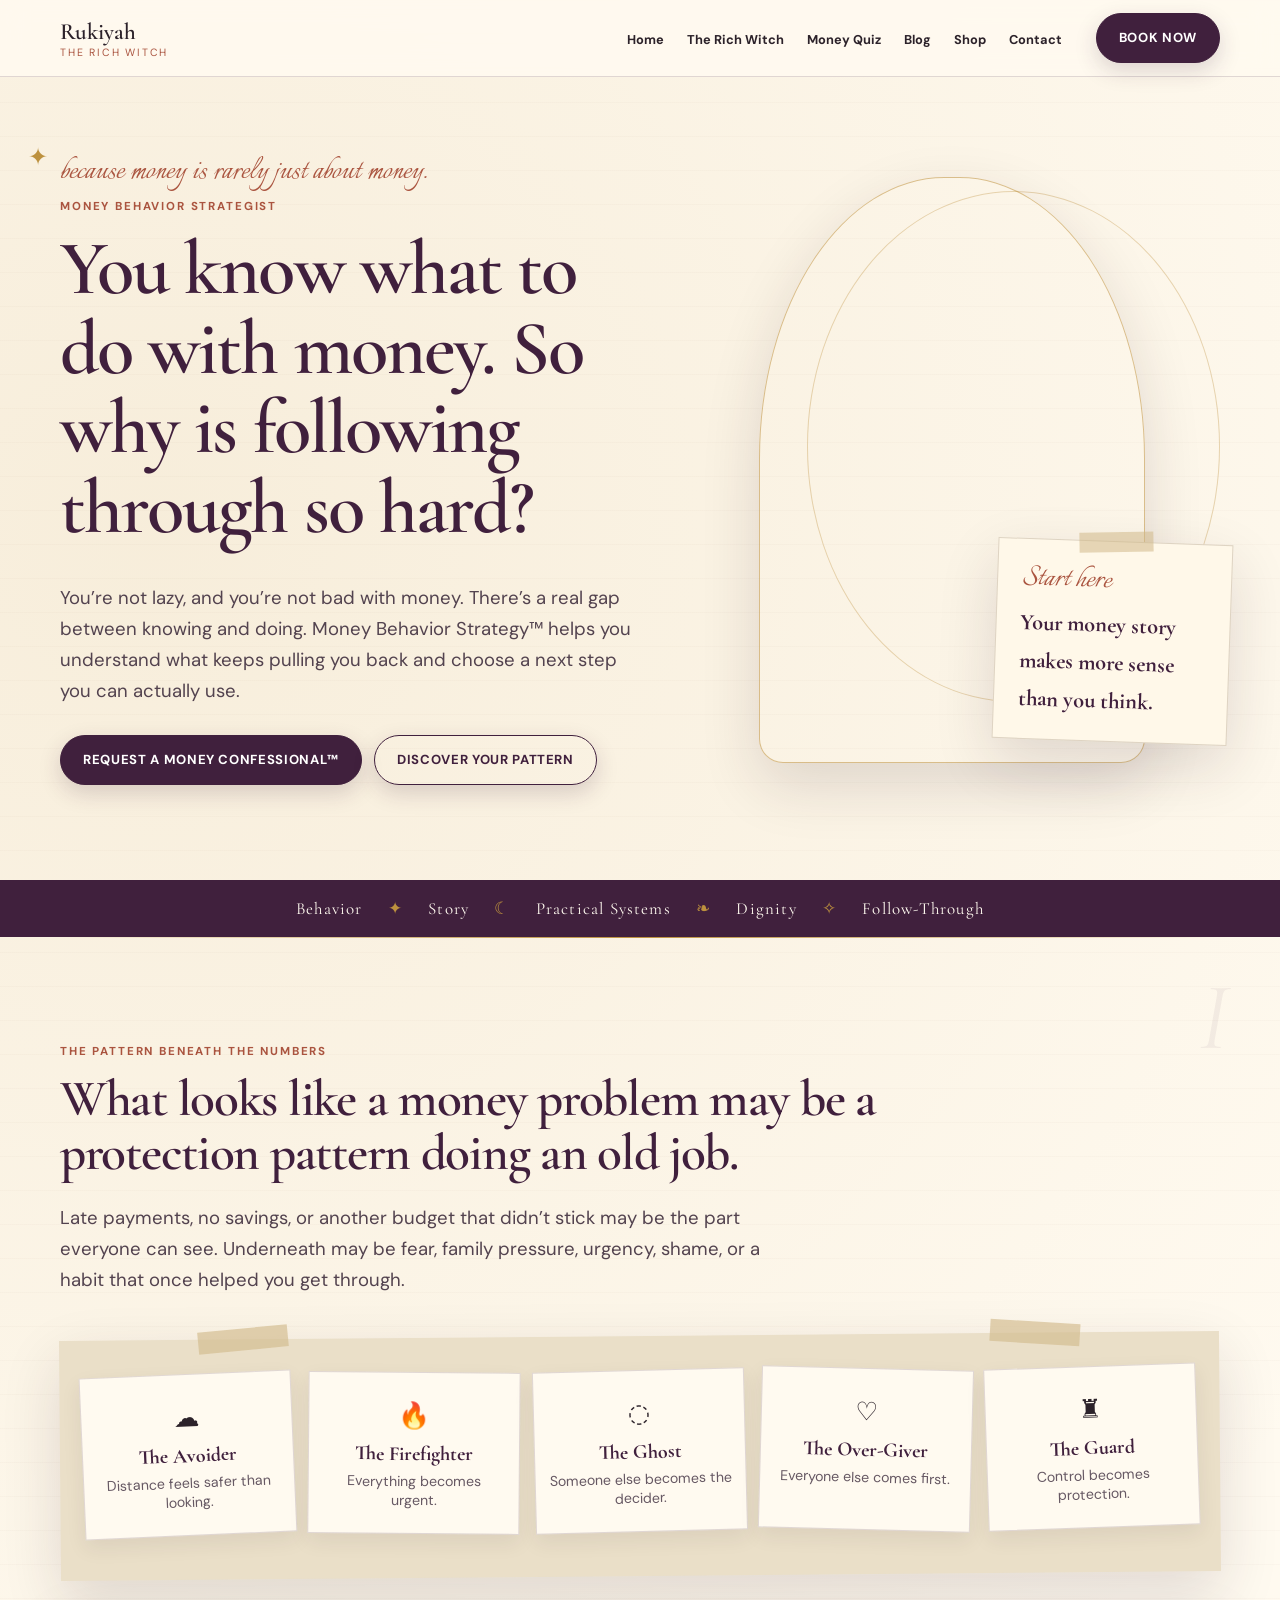
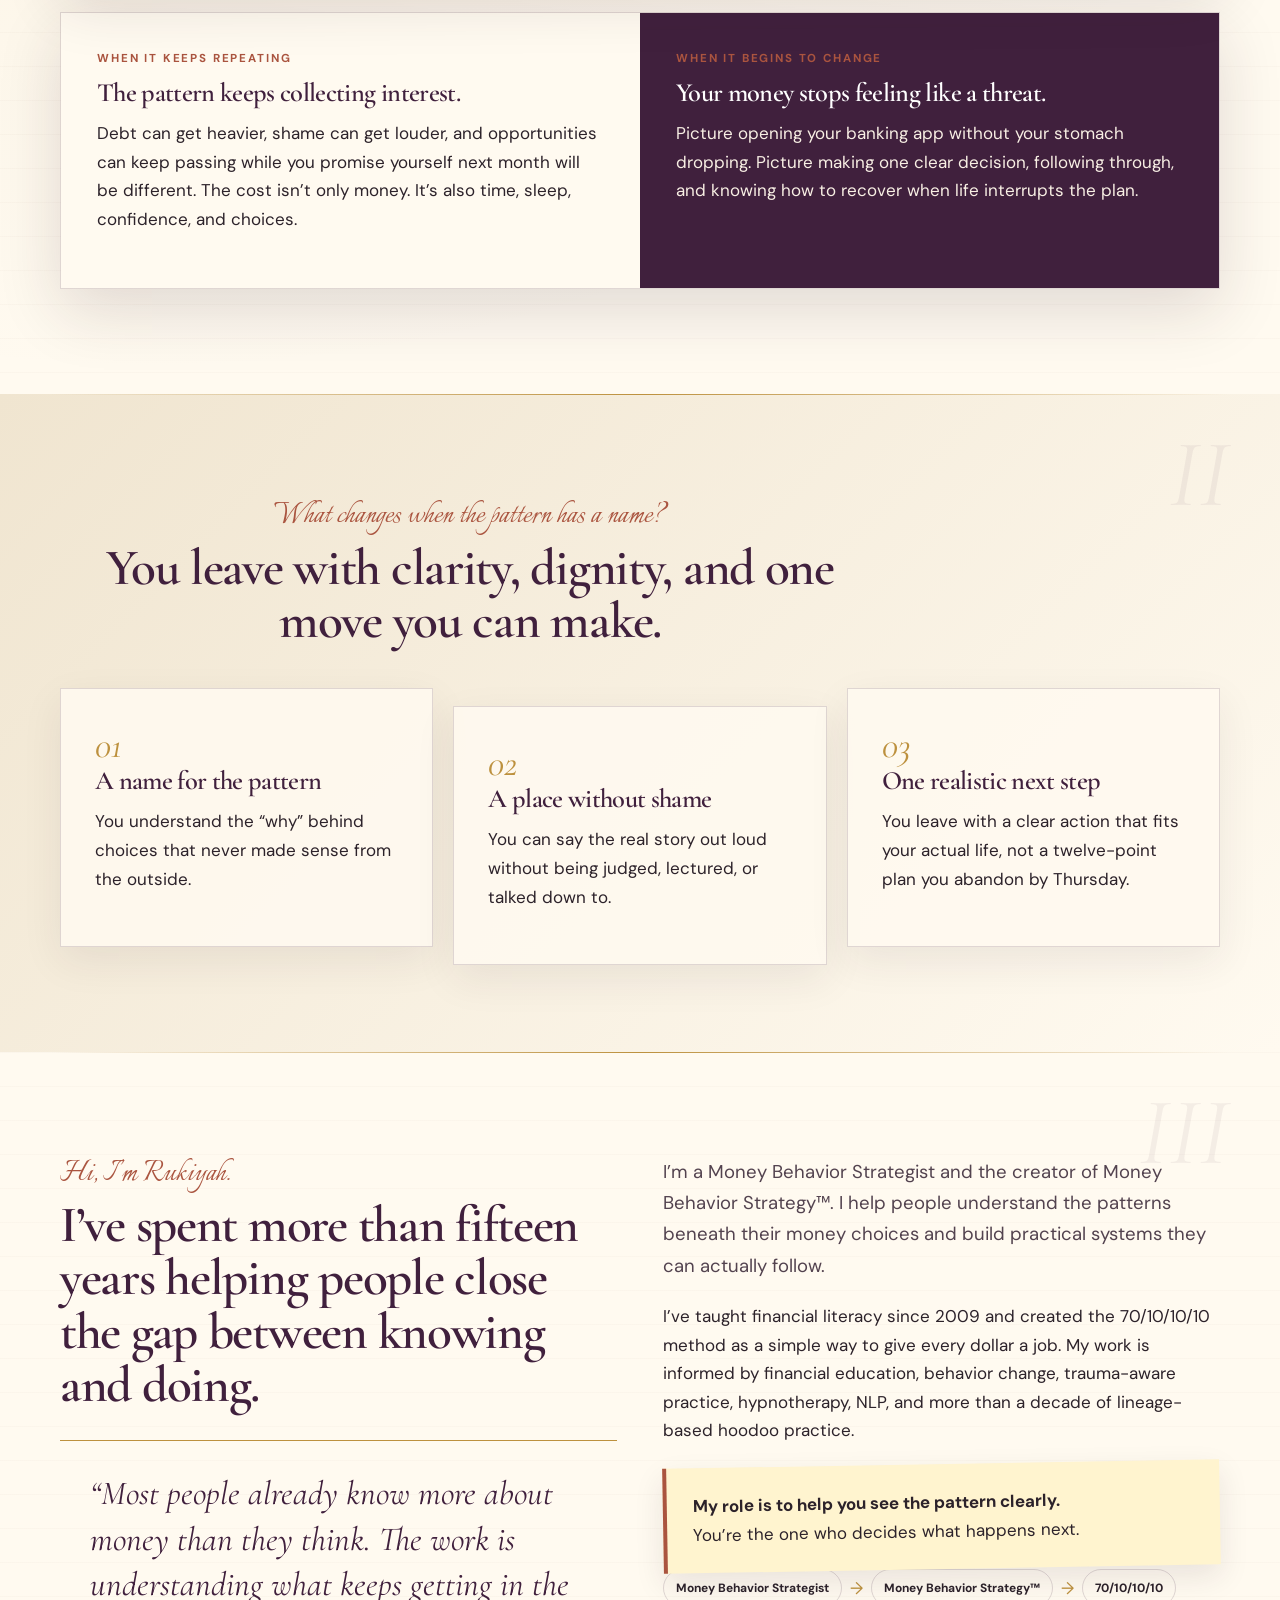
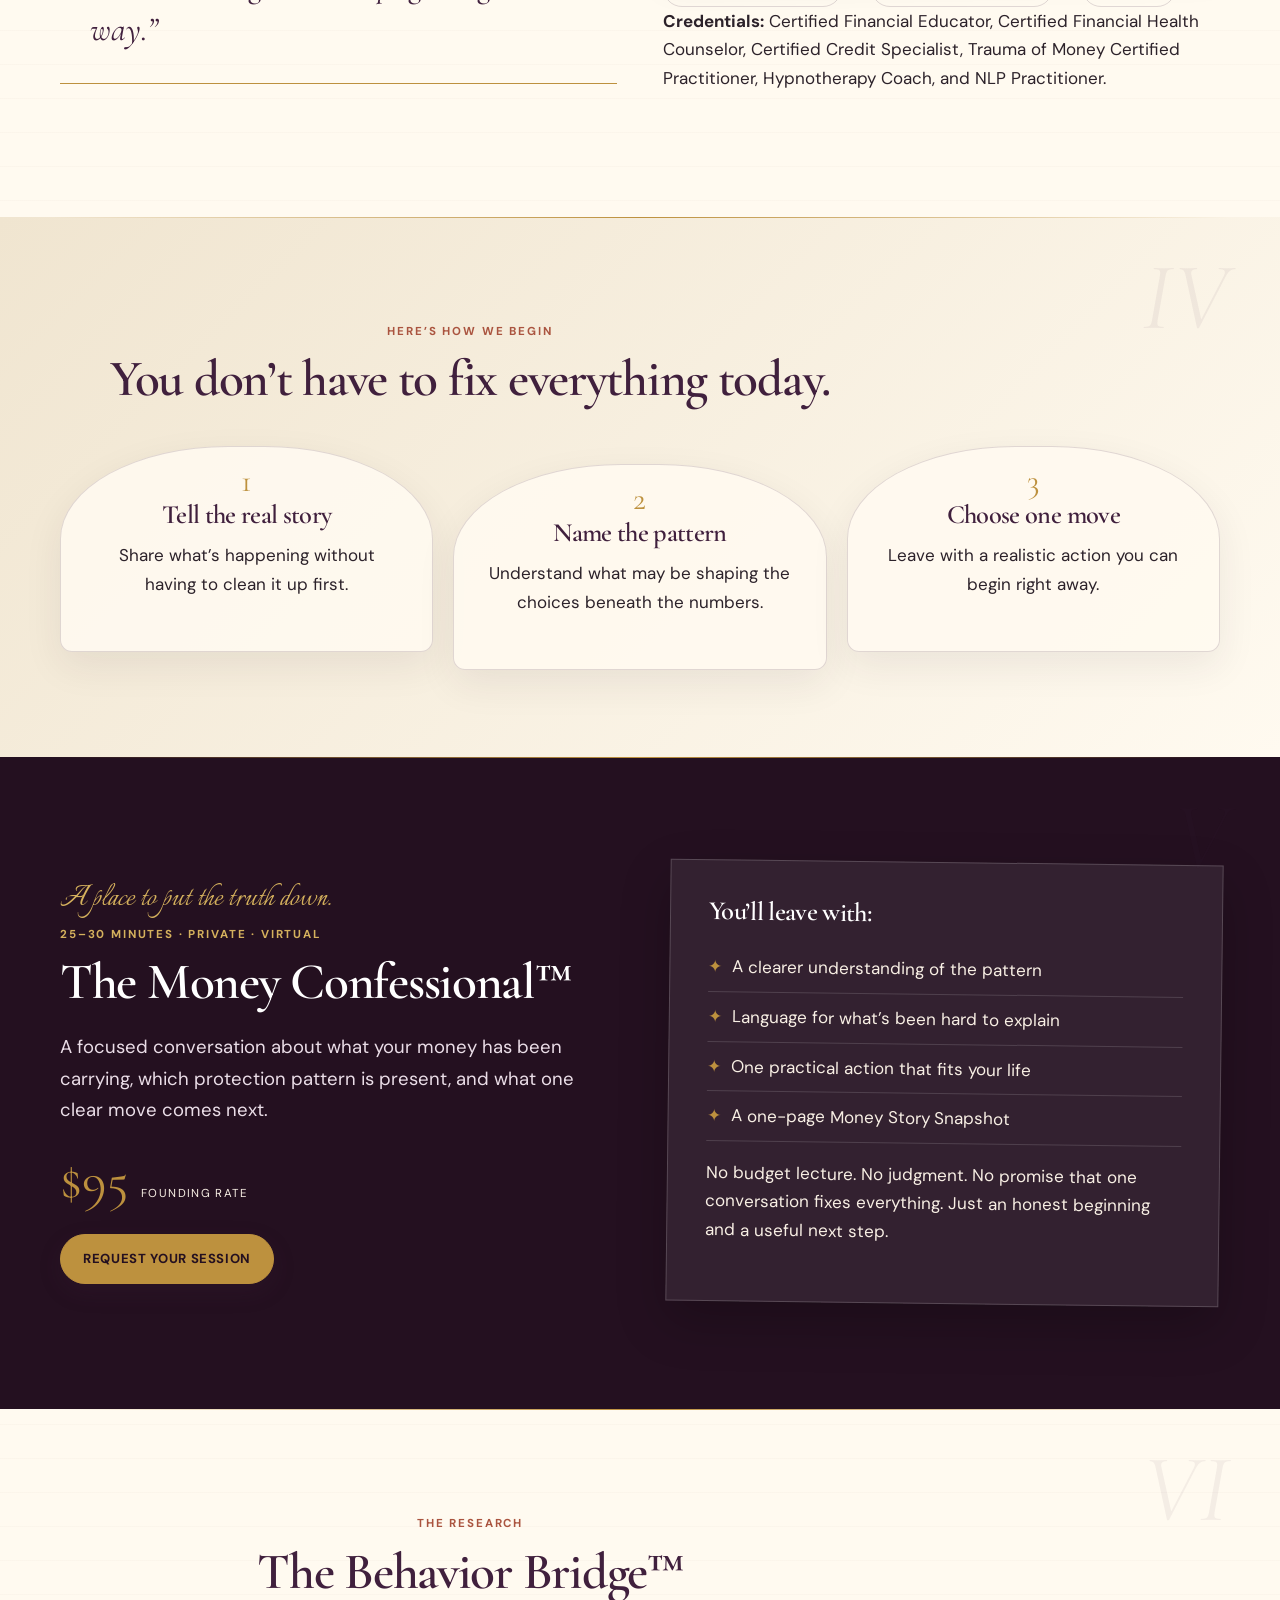
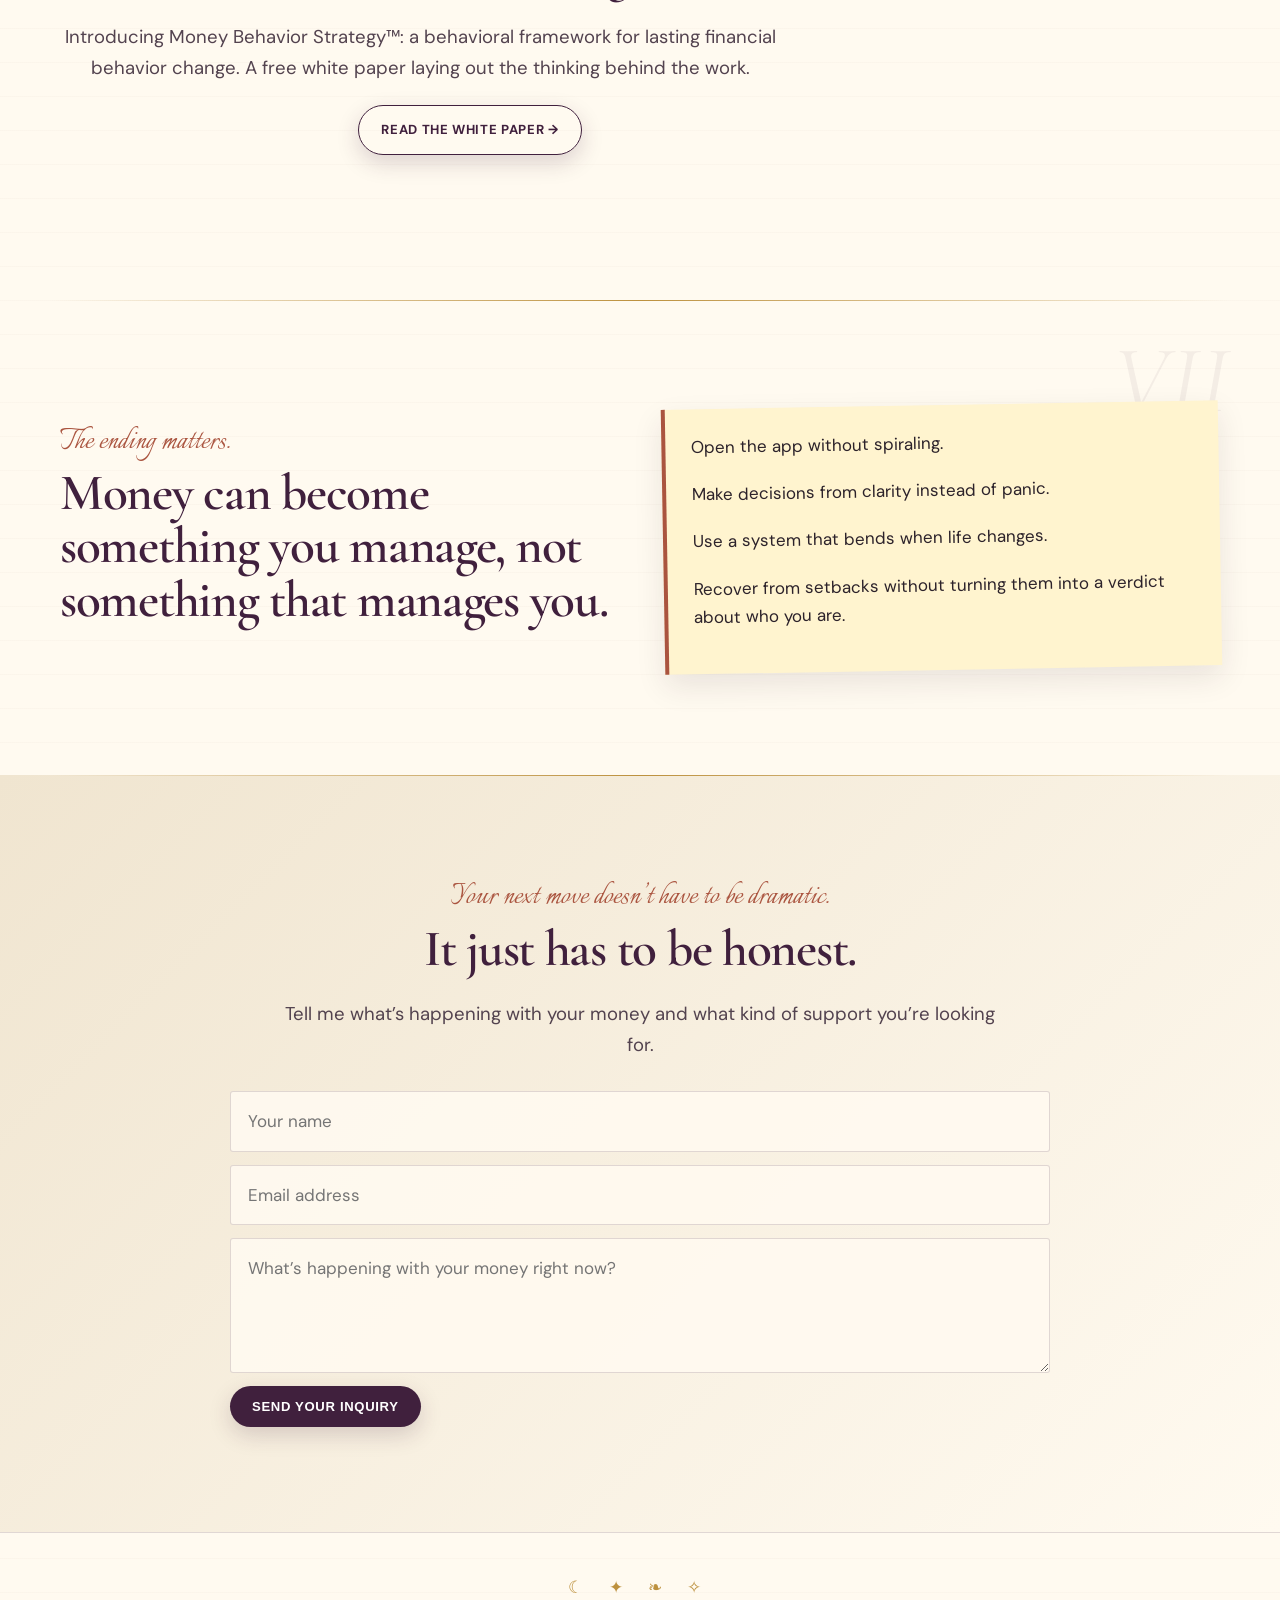
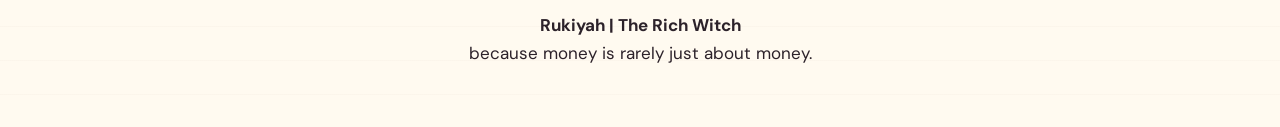
==== index.html @ 33ccfb84 "Add files via upload" ====
<!doctype html><html lang="en"><head><meta charset="utf-8"><meta name="viewport" content="width=device-width,initial-scale=1"><title>Rukiyah, The Rich Witch | Money Behavior Strategist</title><meta name="description" content="Understand the money pattern beneath the numbers and take one clear step forward with Rukiyah Polk, Money Behavior Strategist."><link rel="stylesheet" href="styles.css"></head><body>
<header class="site-header"><nav class="wrap nav" aria-label="Primary navigation"><a class="brand" href="index.html"><span>Rukiyah</span><em>The Rich Witch</em></a><button class="nav-toggle" aria-label="Open menu" aria-expanded="false">☰</button><ul class="navlinks"><li><a href="index.html">Home</a></li><li><a href="the-rich-witch.html">The Rich Witch</a></li><li><a href="money-pattern-quiz.html">Money Quiz</a></li><li><a href="blog.html">Blog</a></li><li><a href="https://rukiyahtherichwitch.etsy.com" target="_blank" rel="noopener">Shop</a></li><li><a href="#contact">Contact</a></li></ul><a class="button nav-cta" href="#services">Book Now</a></nav></header>
<main>
<section class="home-hero" id="home"><div class="wrap hero-grid"><div class="hero-copy reveal"><span class="script">because money is rarely just about money.</span><span class="eyebrow">Money Behavior Strategist</span><h1>You know what to do with money. So why is following through so hard?</h1><p class="lead">You’re not lazy, and you’re not bad with money. There’s a real gap between knowing and doing. Money Behavior Strategy™ helps you understand what keeps pulling you back and choose a next step you can actually use.</p><div class="cta-row"><a class="button" href="#services">Request a Money Confessional™</a><a class="button light" href="money-pattern-quiz.html">Discover your pattern</a></div></div><div class="portrait-stage reveal"><figure class="portrait-frame"><img src="assets/rukiyah-about-portrait.webp" alt="Rukiyah Polk"></figure><aside class="paper-note"><span class="script">Start here</span><strong>Your money story makes more sense than you think.</strong></aside></div></div></section>
<div class="ribbon" aria-hidden="true"><div>Behavior <span>✦</span> Story <span>☾</span> Practical Systems <span>❧</span> Dignity <span>✧</span> Follow-Through</div></div>
<section id="patterns" class="chapter"><span class="chapter-number">I</span><div class="wrap"><div class="section-heading narrow"><span class="eyebrow">The pattern beneath the numbers</span><h2>What looks like a money problem may be a protection pattern doing an old job.</h2><p class="lead">Late payments, no savings, or another budget that didn’t stick may be the part everyone can see. Underneath may be fear, family pressure, urgency, shame, or a habit that once helped you get through.</p></div><div class="pattern-board"><article class="pattern"><span>☁</span><b>The Avoider</b><small>Distance feels safer than looking.</small></article><article class="pattern"><span>🔥</span><b>The Firefighter</b><small>Everything becomes urgent.</small></article><article class="pattern"><span>◌</span><b>The Ghost</b><small>Someone else becomes the decider.</small></article><article class="pattern"><span>♡</span><b>The Over-Giver</b><small>Everyone else comes first.</small></article><article class="pattern"><span>♜</span><b>The Guard</b><small>Control becomes protection.</small></article></div><div class="stakes-panel"><div><span class="eyebrow">When it keeps repeating</span><h3>The pattern keeps collecting interest.</h3><p>Debt can get heavier, shame can get louder, and opportunities can keep passing while you promise yourself next month will be different. The cost isn’t only money. It’s also time, sleep, confidence, and choices.</p></div><div class="success-side"><span class="eyebrow">When it begins to change</span><h3>Your money stops feeling like a threat.</h3><p>Picture opening your banking app without your stomach dropping. Picture making one clear decision, following through, and knowing how to recover when life interrupts the plan.</p></div></div></div></section>
<section class="soft chapter"><span class="chapter-number">II</span><div class="wrap"><div class="section-heading center narrow"><span class="script">What changes when the pattern has a name?</span><h2>You leave with clarity, dignity, and one move you can make.</h2></div><div class="three"><article class="card"><span class="card-number">01</span><h3>A name for the pattern</h3><p>You understand the “why” behind choices that never made sense from the outside.</p></article><article class="card"><span class="card-number">02</span><h3>A place without shame</h3><p>You can say the real story out loud without being judged, lectured, or talked down to.</p></article><article class="card"><span class="card-number">03</span><h3>One realistic next step</h3><p>You leave with a clear action that fits your actual life, not a twelve-point plan you abandon by Thursday.</p></article></div></div></section>
<section id="about" class="chapter"><span class="chapter-number">III</span><div class="wrap book-spread"><div class="quote-page"><span class="script">Hi, I’m Rukiyah.</span><h2>I’ve spent more than fifteen years helping people close the gap between knowing and doing.</h2><blockquote>“Most people already know more about money than they think. The work is understanding what keeps getting in the way.”</blockquote></div><div><p class="lead">I’m a Money Behavior Strategist and the creator of Money Behavior Strategy™. I help people understand the patterns beneath their money choices and build practical systems they can actually follow.</p><p>I’ve taught financial literacy since 2009 and created the 70/10/10/10 method as a simple way to give every dollar a job. My work is informed by financial education, behavior change, trauma-aware practice, hypnotherapy, NLP, and more than a decade of lineage-based hoodoo practice.</p><div class="margin-note"><strong>My role is to help you see the pattern clearly.</strong><br>You’re the one who decides what happens next.</div><div class="hierarchy" aria-label="Brand framework"><span>Money Behavior Strategist</span><i>→</i><span>Money Behavior Strategy™</span><i>→</i><span>70/10/10/10</span></div><p><strong>Credentials:</strong> Certified Financial Educator, Certified Financial Health Counselor, Certified Credit Specialist, Trauma of Money Certified Practitioner, Hypnotherapy Coach, and NLP Practitioner.</p></div></div></section>
<section class="soft chapter"><span class="chapter-number">IV</span><div class="wrap"><div class="section-heading center narrow"><span class="eyebrow">Here’s how we begin</span><h2>You don’t have to fix everything today.</h2></div><div class="three plan-grid"><article class="card" data-step="1"><h3>Tell the real story</h3><p>Share what’s happening without having to clean it up first.</p></article><article class="card" data-step="2"><h3>Name the pattern</h3><p>Understand what may be shaping the choices beneath the numbers.</p></article><article class="card" data-step="3"><h3>Choose one move</h3><p>Leave with a realistic action you can begin right away.</p></article></div></div></section>
<section id="services" class="dark chapter"><span class="chapter-number">V</span><div class="wrap service-grid"><div><span class="script" style="color:#d5b15d">A place to put the truth down.</span><span class="eyebrow" style="color:#d5b15d">25–30 minutes · private · virtual</span><h2>The Money Confessional™</h2><p class="lead" style="color:#eadde7">A focused conversation about what your money has been carrying, which protection pattern is present, and what one clear move comes next.</p><div class="price-tag"><strong>$95</strong><span>Founding rate</span></div><a class="button gold" href="#contact">Request your session</a></div><div class="service-panel"><h3>You’ll leave with:</h3><ul class="check-list"><li>A clearer understanding of the pattern</li><li>Language for what’s been hard to explain</li><li>One practical action that fits your life</li><li>A one-page Money Story Snapshot</li></ul><p>No budget lecture. No judgment. No promise that one conversation fixes everything. Just an honest beginning and a useful next step.</p></div></div></section>
<section class="chapter"><span class="chapter-number">VI</span><div class="wrap"><div class="section-heading center narrow"><span class="eyebrow">The Research</span><h2>The Behavior Bridge™</h2><p class="lead">Introducing Money Behavior Strategy™: a behavioral framework for lasting financial behavior change. A free white paper laying out the thinking behind the work.</p><div class="center"><a class="button light" href="assets/the-behavior-bridge-white-paper.pdf" target="_blank" rel="noopener noreferrer">Read the White Paper →</a></div></div></section>
<section class="chapter"><span class="chapter-number">VII</span><div class="wrap book-spread"><div><span class="script">The ending matters.</span><h2>Money can become something you manage, not something that manages you.</h2></div><div class="margin-note"><p>Open the app without spiraling.</p><p>Make decisions from clarity instead of panic.</p><p>Use a system that bends when life changes.</p><p>Recover from setbacks without turning them into a verdict about who you are.</p></div></div></section>
<section id="contact" class="soft chapter"><div class="wrap narrow center"><span class="script">Your next move doesn’t have to be dramatic.</span><h2>It just has to be honest.</h2><p class="lead" style="margin-inline:auto">Tell me what’s happening with your money and what kind of support you’re looking for.</p><form class="contact-form" action="mailto:rukiyah@rukiyahpolk.com" method="post" enctype="text/plain"><input name="name" aria-label="Your name" placeholder="Your name" required><input type="email" name="email" aria-label="Email address" placeholder="Email address" required><textarea name="message" aria-label="Your message" placeholder="What’s happening with your money right now?"></textarea><button class="button" type="submit">Send your inquiry</button></form></div></section>
</main><footer><div class="wrap"><div class="footer-symbols">☾ ✦ ❧ ✧</div><strong>Rukiyah | The Rich Witch</strong><p>because money is rarely just about money.</p></div></footer><script src="site.js"></script></body></html>
---- styles.css ----
@import url('https://fonts.googleapis.com/css2?family=Cormorant+Garamond:ital,wght@0,500;0,600;1,500&family=DM+Sans:wght@400;500;600&family=Italianno&display=swap');
:root{--paper:#fffaf0;--parchment:#f1e6d1;--ink:#2c222a;--plum:#40203d;--plum2:#241020;--gold:#bd913e;--moss:#526b55;--clay:#aa543f;--line:rgba(64,32,61,.16);--shadow:0 22px 60px rgba(48,27,43,.14);--max:1160px}
*{box-sizing:border-box}html{scroll-behavior:smooth}body{margin:0;color:var(--ink);background:var(--paper);font:17px/1.68 'DM Sans',sans-serif;background-image:radial-gradient(circle at 12% 8%,rgba(189,145,62,.12),transparent 24%),linear-gradient(rgba(96,70,49,.025) 1px,transparent 1px);background-size:auto,100% 34px}img{max-width:100%;display:block}a{color:inherit}h1,h2,h3{font-family:'Cormorant Garamond',serif;color:var(--plum);line-height:1.04;margin:0 0 .45em;font-weight:600;letter-spacing:-.025em}h1{font-size:clamp(3.15rem,6vw,6.4rem)}h2{font-size:clamp(2.35rem,4vw,4.2rem)}h3{font-size:1.65rem}p{margin:0 0 1.1em}.wrap{width:min(var(--max),calc(100% - 44px));margin:auto}.narrow{max-width:820px}.center{text-align:center}.lead{font-size:1.16rem;max-width:720px;color:#53434f}.eyebrow{display:block;font-size:.72rem;letter-spacing:.16em;text-transform:uppercase;color:var(--clay);font-weight:700;margin-bottom:12px}.script{font:2.15rem/1 'Italianno',cursive;color:var(--clay);display:block;margin-bottom:8px}.button{display:inline-flex;align-items:center;justify-content:center;padding:13px 22px;border:1px solid var(--plum);background:var(--plum);color:#fff;border-radius:999px;text-decoration:none;font-weight:700;font-size:.82rem;letter-spacing:.05em;text-transform:uppercase;box-shadow:0 8px 22px rgba(64,32,61,.18);transition:.2s}.button:hover{transform:translateY(-2px)}.button.light{background:transparent;color:var(--plum)}.button.gold{background:var(--gold);border-color:var(--gold);color:var(--plum2)}.cta-row{display:flex;gap:12px;flex-wrap:wrap;margin-top:28px}.site-header{position:sticky;top:0;z-index:50;background:rgba(255,250,240,.9);backdrop-filter:blur(14px);border-bottom:1px solid var(--line)}.nav{min-height:76px;display:flex;align-items:center;gap:24px}.brand{text-decoration:none;display:grid;line-height:1}.brand span{font:1.45rem 'Cormorant Garamond';font-weight:600}.brand em{font:.66rem 'DM Sans';letter-spacing:.17em;text-transform:uppercase;color:var(--clay);font-style:normal}.navlinks{display:flex;gap:23px;list-style:none;margin:0 0 0 auto;padding:0}.navlinks a{text-decoration:none;font-size:.8rem;font-weight:700}.nav-toggle{display:none;background:none;border:0;font-size:1.4rem}.nav-cta{margin-left:10px}section{padding:105px 0;position:relative}.chapter{overflow:hidden}.chapter:before{content:'';position:absolute;left:4%;right:4%;top:0;height:1px;background:linear-gradient(90deg,transparent,var(--gold),transparent)}.chapter-number{position:absolute;right:4%;top:22px;font:italic 6rem 'Cormorant Garamond';color:rgba(64,32,61,.06)}
/* Book-like hero */
.home-hero{padding:78px 0 95px}.hero-grid{display:grid;grid-template-columns:1.08fr .92fr;gap:70px;align-items:center}.hero-copy{position:relative}.hero-copy:before{content:'✦';position:absolute;left:-32px;top:-18px;color:var(--gold);font-size:1.5rem}.portrait-stage{position:relative;min-height:620px}.portrait-frame{position:absolute;inset:0 7% 0 0;border-radius:48% 48% 24px 24px;overflow:hidden;border:1px solid rgba(189,145,62,.55);box-shadow:var(--shadow)}.portrait-frame img{width:100%;height:100%;object-fit:cover;object-position:center 25%}.portrait-stage:before{content:'';position:absolute;width:82%;height:82%;right:0;top:5%;border:1px solid rgba(189,145,62,.35);border-radius:50%;z-index:-1}.paper-note{position:absolute;right:-10px;bottom:38px;width:235px;padding:22px 24px;background:#fff8e9;box-shadow:var(--shadow);transform:rotate(2deg);border:1px solid rgba(93,65,42,.2);z-index:2}.paper-note:before{content:'';position:absolute;top:-10px;left:50%;width:74px;height:20px;background:rgba(209,186,139,.55);transform:translateX(-50%) rotate(-3deg)}.paper-note strong{display:block;font-family:'Cormorant Garamond';font-size:1.4rem;color:var(--plum)}.ribbon{overflow:hidden;padding:14px 0;background:var(--plum);color:var(--paper);white-space:nowrap}.ribbon div{display:inline-block;min-width:100%;text-align:center;font:1.06rem 'Cormorant Garamond';letter-spacing:.07em}.ribbon span{color:var(--gold);margin:0 20px}
/* Layered chapters */
.book-spread{display:grid;grid-template-columns:1fr 1fr;gap:46px;align-items:center}.section-heading{margin-bottom:40px}.pattern-board{position:relative;display:grid;grid-template-columns:repeat(5,1fr);gap:14px;padding:34px 22px 44px;background:#eadfc8;box-shadow:var(--shadow);transform:rotate(-.5deg)}.pattern-board:before,.pattern-board:after{content:'';position:absolute;width:90px;height:22px;background:rgba(211,188,142,.65);top:-11px}.pattern-board:before{left:12%;transform:rotate(-5deg)}.pattern-board:after{right:12%;transform:rotate(4deg)}.pattern{background:var(--paper);padding:22px 14px;text-align:center;border:1px solid var(--line);box-shadow:0 8px 20px rgba(57,37,49,.08);transform:rotate(var(--r,0deg))}.pattern:nth-child(1){--r:-2deg}.pattern:nth-child(2){--r:1deg}.pattern:nth-child(3){--r:-1deg}.pattern:nth-child(4){--r:2deg}.pattern:nth-child(5){--r:-1.5deg}.pattern span{display:block;font-size:1.6rem}.pattern b{display:block;font-family:'Cormorant Garamond';font-size:1.25rem;color:var(--plum)}.pattern small{display:block;line-height:1.4;color:#665863}.stakes-panel{display:grid;grid-template-columns:1fr 1fr;gap:0;margin-top:35px;border:1px solid var(--line);box-shadow:var(--shadow)}.stakes-panel>div{padding:36px;background:var(--paper)}.stakes-panel .success-side{background:var(--plum);color:#f8efe4}.stakes-panel .success-side h3{color:#fff}.soft{background:linear-gradient(135deg,#f0e5d0,#fffaf0)}.three{display:grid;grid-template-columns:repeat(3,1fr);gap:20px}.card{padding:34px;background:rgba(255,250,240,.9);border:1px solid var(--line);box-shadow:0 14px 38px rgba(52,34,46,.08);position:relative}.card:nth-child(2){transform:translateY(18px)}.card-number{font:italic 2.3rem 'Cormorant Garamond';color:var(--gold)}.margin-note{padding:24px 26px;background:#fff4cf;border-left:4px solid var(--clay);box-shadow:0 12px 30px rgba(52,34,46,.1);transform:rotate(-1deg)}.quote-page blockquote{font:italic 2.1rem/1.35 'Cormorant Garamond';color:var(--plum);margin:28px 0;padding:30px;border-top:1px solid var(--gold);border-bottom:1px solid var(--gold)}.hierarchy{display:flex;gap:8px;flex-wrap:wrap;align-items:center}.hierarchy span{border:1px solid var(--line);padding:8px 12px;border-radius:999px;font-size:.75rem;font-weight:700}.hierarchy i{color:var(--gold)}.plan-grid .card{border-radius:45% 45% 12px 12px;padding-top:55px;text-align:center}.plan-grid .card:before{content:attr(data-step);position:absolute;top:14px;left:50%;transform:translateX(-50%);font:2rem 'Cormorant Garamond';color:var(--gold)}.dark{background:var(--plum2);color:#f8efe4}.dark h2,.dark h3{color:#fff}.service-grid{display:grid;grid-template-columns:1fr 1fr;gap:55px;align-items:center}.service-panel{padding:38px;background:rgba(255,255,255,.07);border:1px solid rgba(255,255,255,.18);box-shadow:0 20px 50px rgba(0,0,0,.22);transform:rotate(.7deg)}.price-tag{display:flex;gap:12px;align-items:baseline;margin:22px 0}.price-tag strong{font:3.3rem 'Cormorant Garamond';color:var(--gold)}.price-tag span{text-transform:uppercase;letter-spacing:.12em;font-size:.72rem}.check-list{list-style:none;padding:0}.check-list li{padding:10px 0;border-bottom:1px solid rgba(255,255,255,.14)}.check-list li:before{content:'✦';color:var(--gold);margin-right:10px}.contact-form{display:grid;gap:13px;margin-top:30px}.contact-form input,.contact-form textarea,.contact-form select{width:100%;padding:15px 17px;border:1px solid var(--line);background:rgba(255,250,240,.9);font:inherit;border-radius:3px}.contact-form textarea{min-height:135px}.contact-form button{justify-self:start;border:0}
/* Rich Witch */
.witch-hero{min-height:790px;padding:0;display:grid;align-items:end;overflow:hidden}.witch-hero-image,.witch-hero-overlay{position:absolute;inset:0}.witch-hero-image img{width:100%;height:100%;object-fit:cover;object-position:center 30%}.witch-hero-overlay{background:linear-gradient(0deg,rgba(28,12,25,.94) 0%,rgba(28,12,25,.55) 43%,rgba(28,12,25,.12) 80%),linear-gradient(90deg,rgba(28,12,25,.55),transparent 65%)}.witch-hero-content{position:relative;z-index:2;color:#fff;padding-bottom:72px}.witch-hero-content h1{color:#fff;max-width:840px}.witch-hero-content .lead{color:#f4e8dc}.torn-panel{background:var(--paper);padding:45px;box-shadow:var(--shadow);clip-path:polygon(0 2%,5% 0,11% 2%,17% 0,23% 2%,30% 0,37% 2%,44% 0,51% 2%,58% 0,66% 2%,73% 0,81% 2%,88% 0,95% 2%,100% 0,100% 98%,94% 100%,86% 98%,78% 100%,70% 98%,62% 100%,54% 98%,46% 100%,38% 98%,30% 100%,22% 98%,14% 100%,6% 98%,0 100%)}.oracle-note{padding:38px;border-radius:50% 50% 16px 16px;background:#efe3c8;border:1px solid rgba(189,145,62,.5);text-align:center}.offer-grid{display:grid;grid-template-columns:1fr 1fr;gap:22px}.offer-card{padding:38px;border:1px solid rgba(255,255,255,.17);background:rgba(255,255,255,.07);box-shadow:0 18px 46px rgba(0,0,0,.2)}.offer-card.featured{background:var(--paper);color:var(--ink);transform:translateY(-16px)}.offer-card.featured h3{color:var(--plum)}.bundle-offer{margin-top:24px;padding:30px;display:grid;grid-template-columns:1fr auto;gap:25px;align-items:center;border:1px solid rgba(255,255,255,.18);background:rgba(189,145,62,.11)}.bundle-price strong{font:2.8rem 'Cormorant Garamond';color:var(--gold);display:block}.cartomancy-spread{display:grid;grid-template-columns:1.1fr .9fr;gap:45px;align-items:center}.card-spread-image{position:relative}.card-spread-image img{border-radius:26px;box-shadow:var(--shadow);transform:rotate(-1deg)}.card-spread-image:after{content:'playing cards, not tarot';position:absolute;right:-16px;bottom:26px;background:#fff4cf;padding:13px 18px;font:1.5rem 'Italianno';color:var(--plum);transform:rotate(3deg);box-shadow:0 10px 25px rgba(45,30,41,.14)}.altar-grid{display:grid;grid-template-columns:repeat(2,1fr);gap:22px}.altar{padding:38px;background:rgba(255,250,240,.8);border:1px solid rgba(189,145,62,.35);box-shadow:0 14px 38px rgba(50,33,44,.08);position:relative;min-height:260px}.altar:nth-child(odd){transform:rotate(-.5deg)}.altar:nth-child(even){transform:rotate(.5deg)}.altar-symbol{font-size:1.8rem}
/* Blog */.subhero{text-align:center;padding:90px 0 60px}.subhero .lead{margin:auto}.muted{color:var(--moss)}footer{padding:40px 0;text-align:center;border-top:1px solid var(--line)}.footer-symbols{color:var(--gold);letter-spacing:.6em;margin-bottom:9px}
.reveal{opacity:0;transform:translateY(20px);transition:.75s}.reveal.visible{opacity:1;transform:none}
@media(max-width:980px){.hero-grid,.book-spread,.service-grid,.cartomancy-spread{grid-template-columns:1fr}.portrait-stage{min-height:570px}.pattern-board{grid-template-columns:repeat(2,1fr)}.pattern-board .pattern:last-child{grid-column:1/-1}.three,.offer-grid{grid-template-columns:1fr}.card:nth-child(2),.offer-card.featured{transform:none}.navlinks{position:fixed;left:0;right:0;top:76px;display:none;flex-direction:column;background:var(--paper);padding:20px;border-bottom:1px solid var(--line)}.navlinks.open{display:flex}.nav-toggle{display:block;margin-left:auto}.nav-cta{display:none}.witch-hero-overlay{background:linear-gradient(0deg,rgba(28,12,25,.92),rgba(28,12,25,.22))}.bundle-offer{grid-template-columns:1fr}.altar-grid{grid-template-columns:1fr}}
@media(max-width:650px){body{font-size:16px}.wrap{width:min(var(--max),calc(100% - 28px))}section{padding:74px 0}h1{font-size:3.05rem}h2{font-size:2.35rem}.lead{font-size:1.04rem}.home-hero{padding-top:45px}.portrait-stage{min-height:465px}.paper-note{width:200px;padding:17px;right:0}.pattern-board{grid-template-columns:1fr}.pattern-board .pattern:last-child{grid-column:auto}.stakes-panel{grid-template-columns:1fr}.witch-hero{min-height:720px}.witch-hero-image img{object-position:58% center}.witch-hero-content{padding-bottom:54px}.witch-hero-content h1{font-size:3.2rem}.torn-panel{padding:30px}.card-spread-image:after{right:0;font-size:1.2rem}.altar-grid{grid-template-columns:1fr}.cta-row{flex-direction:column}.button{width:100%}.nav{min-height:70px}.navlinks{top:70px}}
@media(prefers-reduced-motion:reduce){*{scroll-behavior:auto!important;animation:none!important;transition:none!important}.reveal{opacity:1;transform:none}}
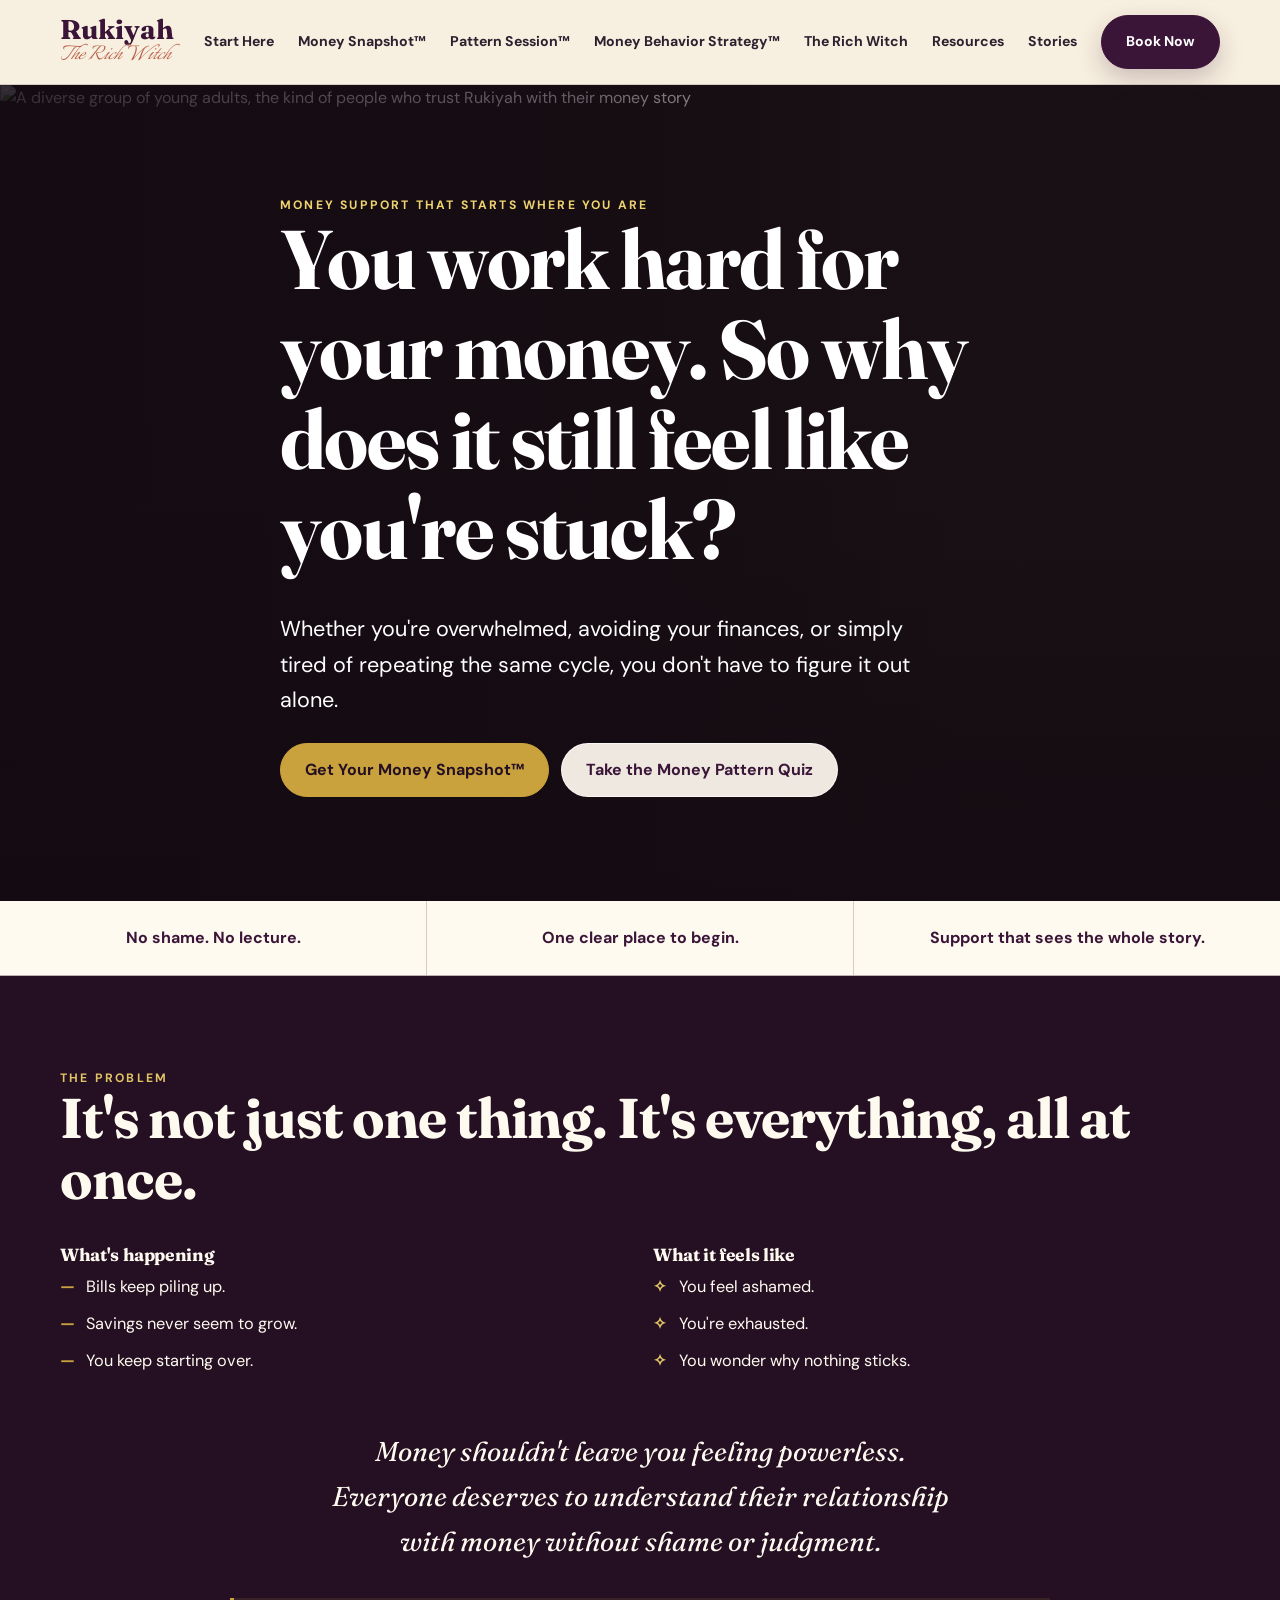
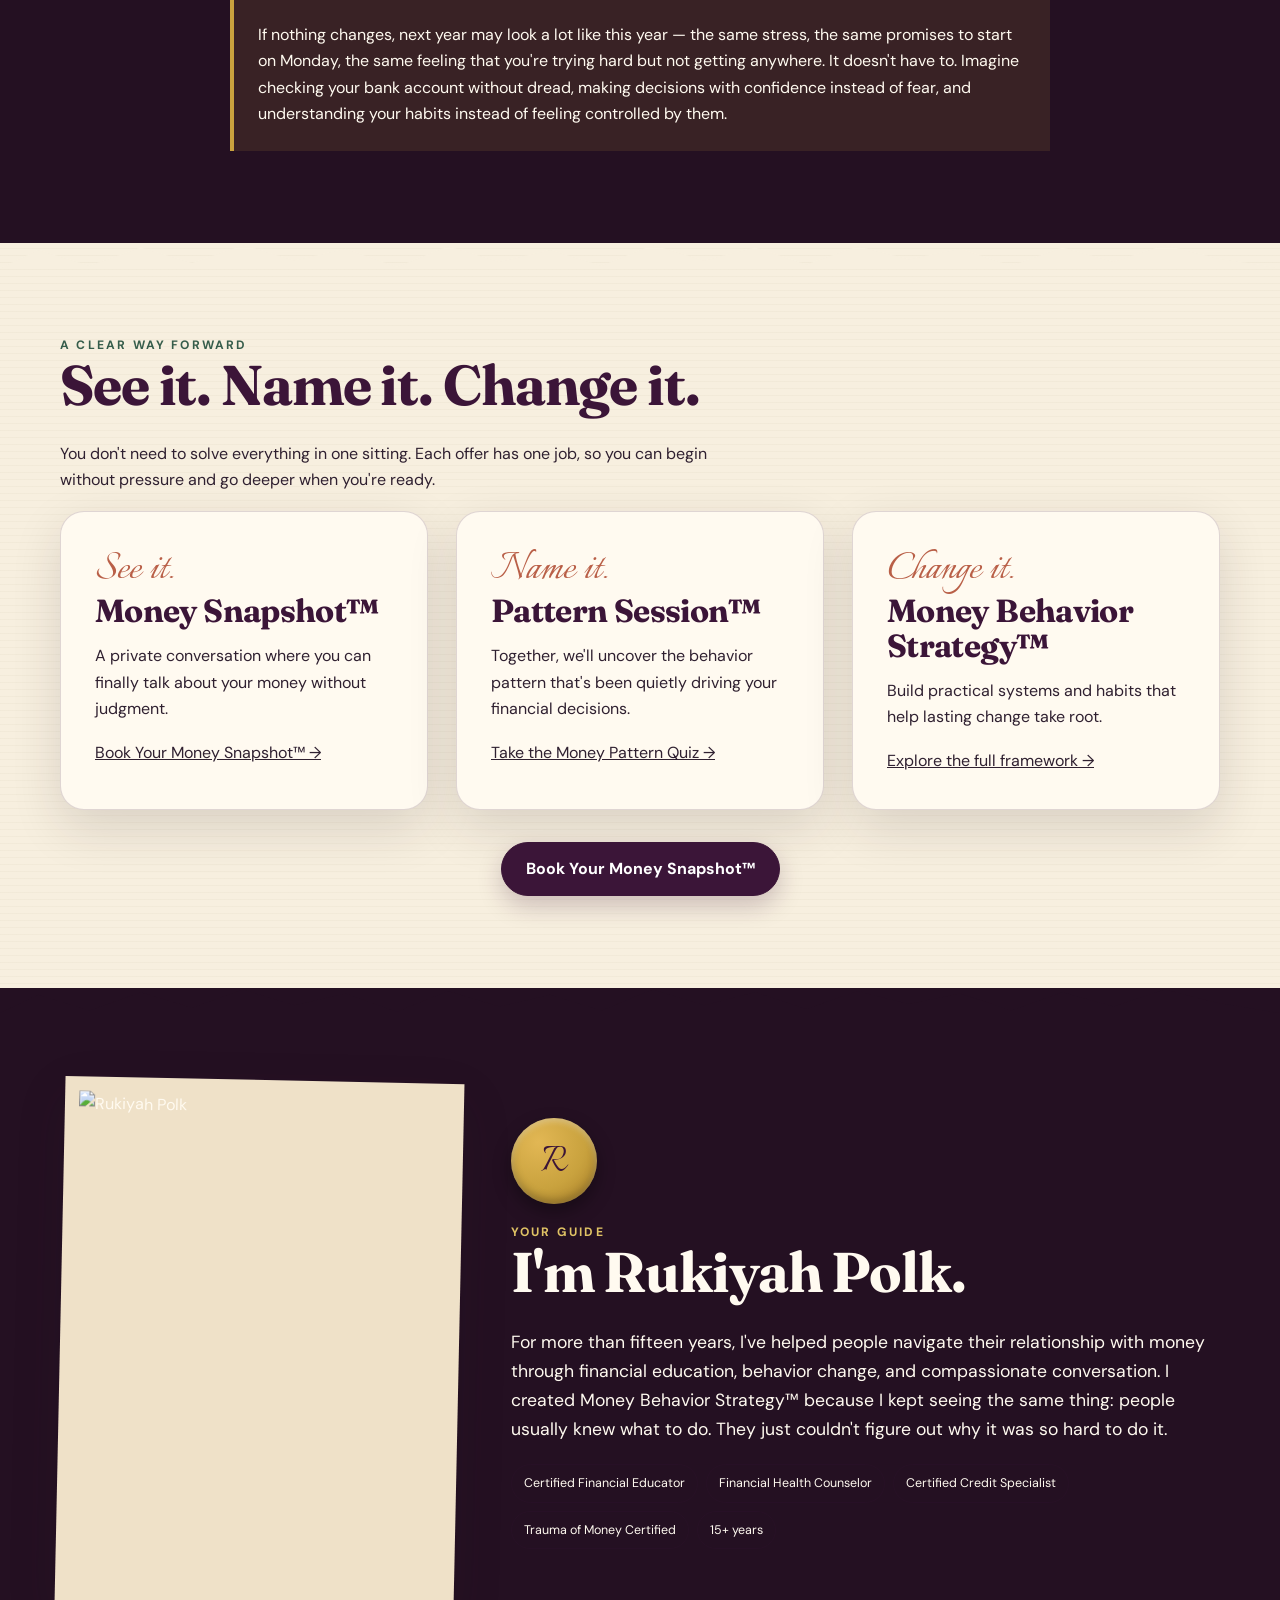
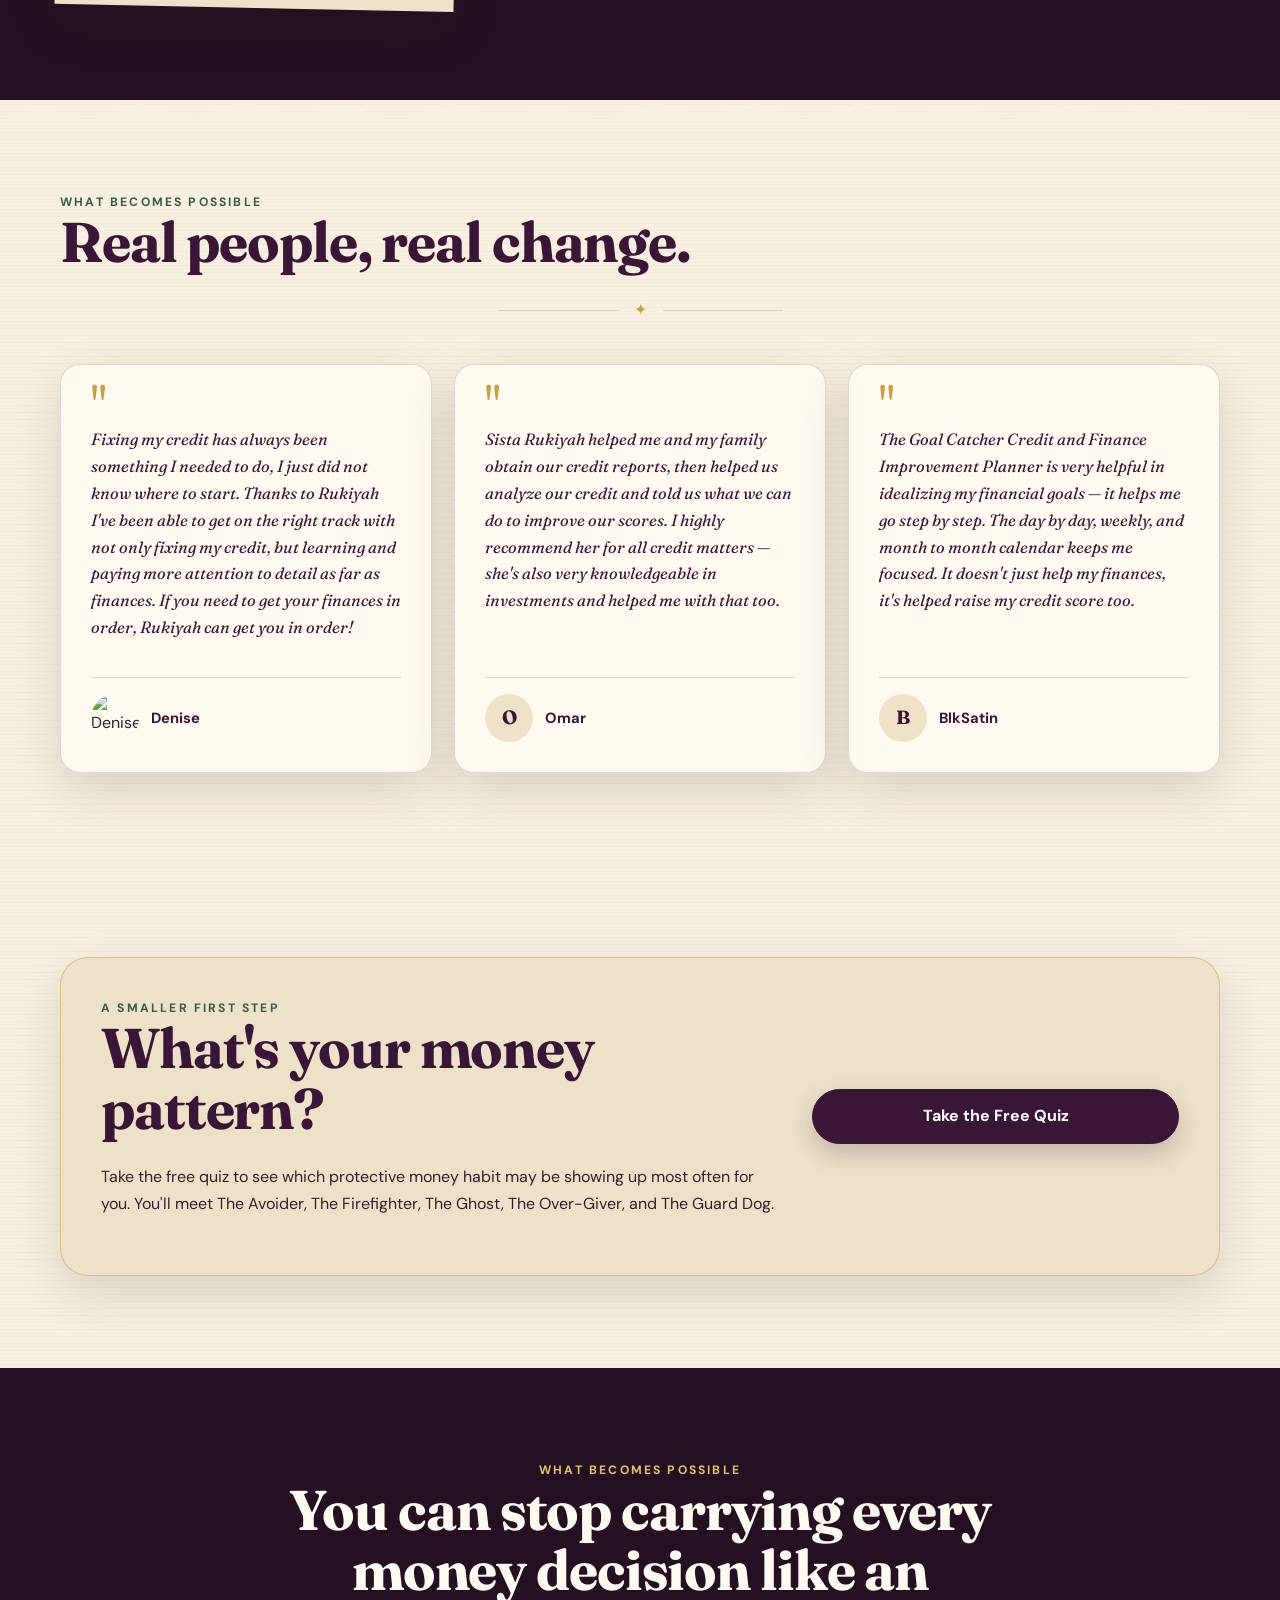
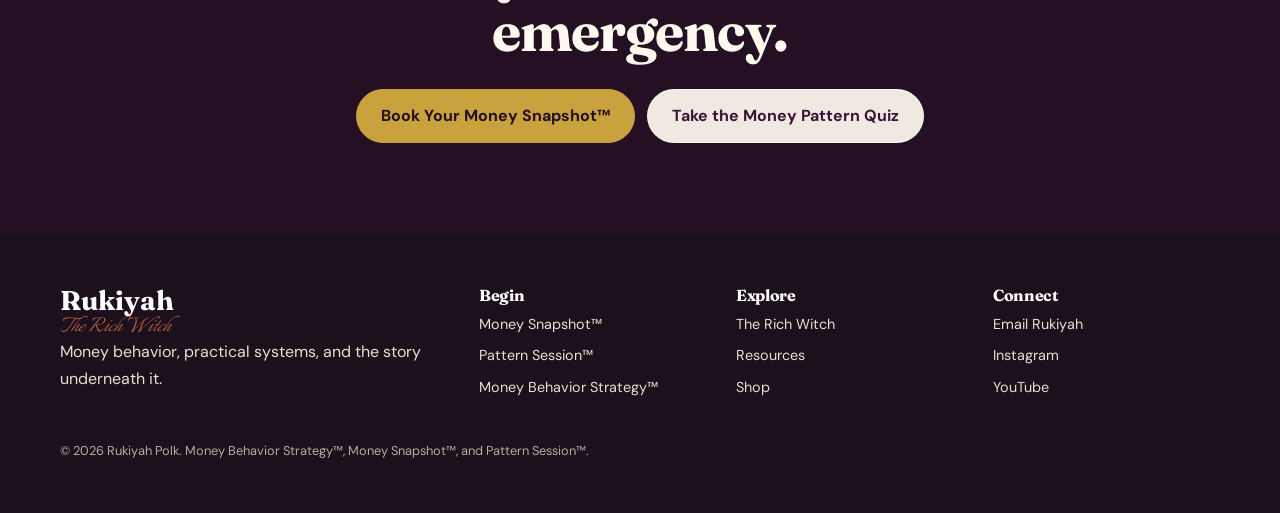
==== commit fe7d5218: "Add files via upload" ====
--- a/index.html
+++ b/index.html
@@ -1,14 +1,105 @@
-<!doctype html><html lang="en"><head><meta charset="utf-8"><meta name="viewport" content="width=device-width,initial-scale=1"><title>Rukiyah, The Rich Witch | Money Behavior Strategist</title><meta name="description" content="Understand the money pattern beneath the numbers and take one clear step forward with Rukiyah Polk, Money Behavior Strategist."><link rel="stylesheet" href="styles.css"></head><body>
-<header class="site-header"><nav class="wrap nav" aria-label="Primary navigation"><a class="brand" href="index.html"><span>Rukiyah</span><em>The Rich Witch</em></a><button class="nav-toggle" aria-label="Open menu" aria-expanded="false">☰</button><ul class="navlinks"><li><a href="index.html">Home</a></li><li><a href="the-rich-witch.html">The Rich Witch</a></li><li><a href="money-pattern-quiz.html">Money Quiz</a></li><li><a href="blog.html">Blog</a></li><li><a href="https://rukiyahtherichwitch.etsy.com" target="_blank" rel="noopener">Shop</a></li><li><a href="#contact">Contact</a></li></ul><a class="button nav-cta" href="#services">Book Now</a></nav></header>
+<!doctype html><html lang="en"><head><meta charset="utf-8"><meta name="viewport" content="width=device-width,initial-scale=1"><title>Rukiyah Polk | Money Behavior Strategist</title><meta name="description" content="You work hard for your money. So why does it still feel like you're stuck? Get your Money Snapshot™ and find a clear way forward — no shame, no judgment."><link rel="stylesheet" href="styles.css"></head><body>
+
+<header class="site-header"><div class="wrap nav"><a class="logo" href="index.html"><strong>Rukiyah</strong><em>The Rich Witch</em></a>
+<nav class="nav-links">
+<a href="index.html">Start Here</a>
+<a href="#snapshot">Money Snapshot™</a>
+<a href="#pattern">Pattern Session™</a>
+<a href="#mbs">Money Behavior Strategy™</a>
+<a href="the-rich-witch.html">The Rich Witch</a>
+<a href="blog.html">Resources</a>
+<a href="#stories">Stories</a>
+<a class="btn btn-primary" href="#snapshot">Book Now</a>
+</nav>
+<button class="menu-btn" aria-label="Open menu" aria-expanded="false">☰</button></div></header>
+
 <main>
-<section class="home-hero" id="home"><div class="wrap hero-grid"><div class="hero-copy reveal"><span class="script">because money is rarely just about money.</span><span class="eyebrow">Money Behavior Strategist</span><h1>You know what to do with money. So why is following through so hard?</h1><p class="lead">You’re not lazy, and you’re not bad with money. There’s a real gap between knowing and doing. Money Behavior Strategy™ helps you understand what keeps pulling you back and choose a next step you can actually use.</p><div class="cta-row"><a class="button" href="#services">Request a Money Confessional™</a><a class="button light" href="money-pattern-quiz.html">Discover your pattern</a></div></div><div class="portrait-stage reveal"><figure class="portrait-frame"><img src="assets/rukiyah-about-portrait.webp" alt="Rukiyah Polk"></figure><aside class="paper-note"><span class="script">Start here</span><strong>Your money story makes more sense than you think.</strong></aside></div></div></section>
-<div class="ribbon" aria-hidden="true"><div>Behavior <span>✦</span> Story <span>☾</span> Practical Systems <span>❧</span> Dignity <span>✧</span> Follow-Through</div></div>
-<section id="patterns" class="chapter"><span class="chapter-number">I</span><div class="wrap"><div class="section-heading narrow"><span class="eyebrow">The pattern beneath the numbers</span><h2>What looks like a money problem may be a protection pattern doing an old job.</h2><p class="lead">Late payments, no savings, or another budget that didn’t stick may be the part everyone can see. Underneath may be fear, family pressure, urgency, shame, or a habit that once helped you get through.</p></div><div class="pattern-board"><article class="pattern"><span>☁</span><b>The Avoider</b><small>Distance feels safer than looking.</small></article><article class="pattern"><span>🔥</span><b>The Firefighter</b><small>Everything becomes urgent.</small></article><article class="pattern"><span>◌</span><b>The Ghost</b><small>Someone else becomes the decider.</small></article><article class="pattern"><span>♡</span><b>The Over-Giver</b><small>Everyone else comes first.</small></article><article class="pattern"><span>♜</span><b>The Guard</b><small>Control becomes protection.</small></article></div><div class="stakes-panel"><div><span class="eyebrow">When it keeps repeating</span><h3>The pattern keeps collecting interest.</h3><p>Debt can get heavier, shame can get louder, and opportunities can keep passing while you promise yourself next month will be different. The cost isn’t only money. It’s also time, sleep, confidence, and choices.</p></div><div class="success-side"><span class="eyebrow">When it begins to change</span><h3>Your money stops feeling like a threat.</h3><p>Picture opening your banking app without your stomach dropping. Picture making one clear decision, following through, and knowing how to recover when life interrupts the plan.</p></div></div></div></section>
-<section class="soft chapter"><span class="chapter-number">II</span><div class="wrap"><div class="section-heading center narrow"><span class="script">What changes when the pattern has a name?</span><h2>You leave with clarity, dignity, and one move you can make.</h2></div><div class="three"><article class="card"><span class="card-number">01</span><h3>A name for the pattern</h3><p>You understand the “why” behind choices that never made sense from the outside.</p></article><article class="card"><span class="card-number">02</span><h3>A place without shame</h3><p>You can say the real story out loud without being judged, lectured, or talked down to.</p></article><article class="card"><span class="card-number">03</span><h3>One realistic next step</h3><p>You leave with a clear action that fits your actual life, not a twelve-point plan you abandon by Thursday.</p></article></div></div></section>
-<section id="about" class="chapter"><span class="chapter-number">III</span><div class="wrap book-spread"><div class="quote-page"><span class="script">Hi, I’m Rukiyah.</span><h2>I’ve spent more than fifteen years helping people close the gap between knowing and doing.</h2><blockquote>“Most people already know more about money than they think. The work is understanding what keeps getting in the way.”</blockquote></div><div><p class="lead">I’m a Money Behavior Strategist and the creator of Money Behavior Strategy™. I help people understand the patterns beneath their money choices and build practical systems they can actually follow.</p><p>I’ve taught financial literacy since 2009 and created the 70/10/10/10 method as a simple way to give every dollar a job. My work is informed by financial education, behavior change, trauma-aware practice, hypnotherapy, NLP, and more than a decade of lineage-based hoodoo practice.</p><div class="margin-note"><strong>My role is to help you see the pattern clearly.</strong><br>You’re the one who decides what happens next.</div><div class="hierarchy" aria-label="Brand framework"><span>Money Behavior Strategist</span><i>→</i><span>Money Behavior Strategy™</span><i>→</i><span>70/10/10/10</span></div><p><strong>Credentials:</strong> Certified Financial Educator, Certified Financial Health Counselor, Certified Credit Specialist, Trauma of Money Certified Practitioner, Hypnotherapy Coach, and NLP Practitioner.</p></div></div></section>
-<section class="soft chapter"><span class="chapter-number">IV</span><div class="wrap"><div class="section-heading center narrow"><span class="eyebrow">Here’s how we begin</span><h2>You don’t have to fix everything today.</h2></div><div class="three plan-grid"><article class="card" data-step="1"><h3>Tell the real story</h3><p>Share what’s happening without having to clean it up first.</p></article><article class="card" data-step="2"><h3>Name the pattern</h3><p>Understand what may be shaping the choices beneath the numbers.</p></article><article class="card" data-step="3"><h3>Choose one move</h3><p>Leave with a realistic action you can begin right away.</p></article></div></div></section>
-<section id="services" class="dark chapter"><span class="chapter-number">V</span><div class="wrap service-grid"><div><span class="script" style="color:#d5b15d">A place to put the truth down.</span><span class="eyebrow" style="color:#d5b15d">25–30 minutes · private · virtual</span><h2>The Money Confessional™</h2><p class="lead" style="color:#eadde7">A focused conversation about what your money has been carrying, which protection pattern is present, and what one clear move comes next.</p><div class="price-tag"><strong>$95</strong><span>Founding rate</span></div><a class="button gold" href="#contact">Request your session</a></div><div class="service-panel"><h3>You’ll leave with:</h3><ul class="check-list"><li>A clearer understanding of the pattern</li><li>Language for what’s been hard to explain</li><li>One practical action that fits your life</li><li>A one-page Money Story Snapshot</li></ul><p>No budget lecture. No judgment. No promise that one conversation fixes everything. Just an honest beginning and a useful next step.</p></div></div></section>
-<section class="chapter"><span class="chapter-number">VI</span><div class="wrap"><div class="section-heading center narrow"><span class="eyebrow">The Research</span><h2>The Behavior Bridge™</h2><p class="lead">Introducing Money Behavior Strategy™: a behavioral framework for lasting financial behavior change. A free white paper laying out the thinking behind the work.</p><div class="center"><a class="button light" href="assets/the-behavior-bridge-white-paper.pdf" target="_blank" rel="noopener noreferrer">Read the White Paper →</a></div></div></section>
-<section class="chapter"><span class="chapter-number">VII</span><div class="wrap book-spread"><div><span class="script">The ending matters.</span><h2>Money can become something you manage, not something that manages you.</h2></div><div class="margin-note"><p>Open the app without spiraling.</p><p>Make decisions from clarity instead of panic.</p><p>Use a system that bends when life changes.</p><p>Recover from setbacks without turning them into a verdict about who you are.</p></div></div></section>
-<section id="contact" class="soft chapter"><div class="wrap narrow center"><span class="script">Your next move doesn’t have to be dramatic.</span><h2>It just has to be honest.</h2><p class="lead" style="margin-inline:auto">Tell me what’s happening with your money and what kind of support you’re looking for.</p><form class="contact-form" action="mailto:rukiyah@rukiyahpolk.com" method="post" enctype="text/plain"><input name="name" aria-label="Your name" placeholder="Your name" required><input type="email" name="email" aria-label="Email address" placeholder="Email address" required><textarea name="message" aria-label="Your message" placeholder="What’s happening with your money right now?"></textarea><button class="button" type="submit">Send your inquiry</button></form></div></section>
-</main><footer><div class="wrap"><div class="footer-symbols">☾ ✦ ❧ ✧</div><strong>Rukiyah | The Rich Witch</strong><p>because money is rarely just about money.</p></div></footer><script src="site.js"></script></body></html>
+
+<!-- 1. A CHARACTER — the customer -->
+<section class="hero"><img class="hero-bg" src="assets/community-growth.png" alt="A diverse group of young adults, the kind of people who trust Rukiyah with their money story"><div class="wrap hero-content">
+<div class="eyebrow" style="color:#efd36f">Money support that starts where you are</div>
+<h1>You work hard for your money. So why does it still feel like you're stuck?</h1>
+<p class="lead">Whether you're overwhelmed, avoiding your finances, or simply tired of repeating the same cycle, you don't have to figure it out alone.</p>
+<div class="actions"><a class="btn btn-gold" href="#snapshot">Get Your Money Snapshot™</a><a class="btn btn-light" href="money-pattern-quiz.html">Take the Money Pattern Quiz</a></div>
+</div></section>
+
+<div class="value-strip"><div>No shame. No lecture.</div><div>One clear place to begin.</div><div>Support that sees the whole story.</div></div>
+
+<!-- 2. HAS A PROBLEM -->
+<section class="section dark-section chapter torn-top" id="stakes"><div class="wrap">
+<div class="eyebrow">The problem</div>
+<h2>It's not just one thing. It's everything, all at once.</h2>
+<div class="problem-cols">
+<div><h3 style="color:var(--white);font-size:1.1rem">What's happening</h3><ul class="problem-list">
+<li>Bills keep piling up.</li>
+<li>Savings never seem to grow.</li>
+<li>You keep starting over.</li>
+</ul></div>
+<div><h3 style="color:var(--white);font-size:1.1rem">What it feels like</h3><ul class="problem-list internal">
+<li>You feel ashamed.</li>
+<li>You're exhausted.</li>
+<li>You wonder why nothing sticks.</li>
+</ul></div>
+</div>
+<p class="philosophy-line">Money shouldn't leave you feeling powerless. Everyone deserves to understand their relationship with money without shame or judgment.</p>
+<div class="success-note" style="max-width:820px;margin:34px auto 0">If nothing changes, next year may look a lot like this year — the same stress, the same promises to start on Monday, the same feeling that you're trying hard but not getting anywhere. It doesn't have to. Imagine checking your bank account without dread, making decisions with confidence instead of fear, and understanding your habits instead of feeling controlled by them.</div>
+</div></section>
+
+<!-- 4. THE PLAN -->
+<section class="section chapter torn-top" id="path"><div class="wrap">
+<div class="eyebrow">A clear way forward</div>
+<h2>See it. Name it. Change it.</h2>
+<p style="max-width:700px">You don't need to solve everything in one sitting. Each offer has one job, so you can begin without pressure and go deeper when you're ready.</p>
+<div class="path">
+<article class="path-card" id="snapshot"><div class="verb">See it.</div><h3>Money Snapshot™</h3><p>A private conversation where you can finally talk about your money without judgment.</p><a href="mailto:rukiyah@rukiyahpolk.com?subject=Book%20My%20Money%20Snapshot">Book Your Money Snapshot™ →</a></article>
+<article class="path-card" id="pattern"><div class="verb">Name it.</div><h3>Pattern Session™</h3><p>Together, we'll uncover the behavior pattern that's been quietly driving your financial decisions.</p><a href="money-pattern-quiz.html">Take the Money Pattern Quiz →</a></article>
+<article class="path-card" id="mbs"><div class="verb">Change it.</div><h3>Money Behavior Strategy™</h3><p>Build practical systems and habits that help lasting change take root.</p><a href="mailto:rukiyah@rukiyahpolk.com?subject=Money%20Behavior%20Strategy">Explore the full framework →</a></article>
+</div>
+<div class="actions" style="margin-top:32px;justify-content:center"><a class="btn btn-primary" href="#snapshot">Book Your Money Snapshot™</a></div>
+</div></section>
+
+<!-- 3. MEETS A GUIDE -->
+<section class="section dark-section torn-top"><div class="wrap guide-frame">
+<div class="portrait-frame"><img src="assets/rukiyah-professional.png" alt="Rukiyah Polk"></div>
+<div><div class="wax-seal" style="margin-bottom:18px"><span>R</span></div>
+<div class="eyebrow">Your guide</div>
+<h2>I'm Rukiyah Polk.</h2>
+<p style="font-size:1.1rem">For more than fifteen years, I've helped people navigate their relationship with money through financial education, behavior change, and compassionate conversation. I created Money Behavior Strategy™ because I kept seeing the same thing: people usually knew what to do. They just couldn't figure out why it was so hard to do it.</p>
+<div class="credentials"><span>Certified Financial Educator</span><span>Financial Health Counselor</span><span>Certified Credit Specialist</span><span>Trauma of Money Certified</span><span>15+ years</span></div>
+</div>
+</div></section>
+
+<!-- TRANSFORMATION -->
+<section class="section chapter torn-top" id="stories"><div class="wrap">
+<div class="eyebrow">What becomes possible</div>
+<h2>Real people, real change.</h2>
+<div class="journal-divider"><span>✦</span></div>
+<div class="testimonial-grid">
+<div class="testimonial-card"><div class="quote-mark">"</div><p>Fixing my credit has always been something I needed to do, I just did not know where to start. Thanks to Rukiyah I've been able to get on the right track with not only fixing my credit, but learning and paying more attention to detail as far as finances. If you need to get your finances in order, Rukiyah can get you in order!</p><div class="testimonial-who"><img src="assets/denise-testimonial.jpg" alt="Denise"><div><strong>Denise</strong></div></div></div>
+<div class="testimonial-card"><div class="quote-mark">"</div><p>Sista Rukiyah helped me and my family obtain our credit reports, then helped us analyze our credit and told us what we can do to improve our scores. I highly recommend her for all credit matters — she's also very knowledgeable in investments and helped me with that too.</p><div class="testimonial-who"><div class="initial">O</div><div><strong>Omar</strong></div></div></div>
+<div class="testimonial-card"><div class="quote-mark">"</div><p>The Goal Catcher Credit and Finance Improvement Planner is very helpful in idealizing my financial goals — it helps me go step by step. The day by day, weekly, and month to month calendar keeps me focused. It doesn't just help my finances, it's helped raise my credit score too.</p><div class="testimonial-who"><div class="initial">B</div><div><strong>BlkSatin</strong></div></div></div>
+</div>
+</div></section>
+
+<!-- LEAD GENERATOR -->
+<section class="section"><div class="wrap lead-box">
+<div><div class="eyebrow">A smaller first step</div><h2>What's your money pattern?</h2><p>Take the free quiz to see which protective money habit may be showing up most often for you. You'll meet The Avoider, The Firefighter, The Ghost, The Over-Giver, and The Guard Dog.</p></div>
+<a class="btn btn-primary" href="money-pattern-quiz.html">Take the Free Quiz</a>
+</div></section>
+
+<section class="section dark-section torn-top"><div class="wrap" style="text-align:center">
+<div class="eyebrow">What becomes possible</div>
+<h2 style="max-width:760px;margin-inline:auto">You can stop carrying every money decision like an emergency.</h2>
+<div class="actions" style="margin-top:28px;justify-content:center"><a class="btn btn-gold" href="#snapshot">Book Your Money Snapshot™</a><a class="btn btn-light" href="money-pattern-quiz.html">Take the Money Pattern Quiz</a></div>
+</div></section>
+
+</main>
+
+<footer class="footer"><div class="wrap footer-grid">
+<div><div class="logo"><strong style="color:white">Rukiyah</strong><em>The Rich Witch</em></div><p>Money behavior, practical systems, and the story underneath it.</p></div>
+<div><h3>Begin</h3><a href="#snapshot">Money Snapshot™</a><a href="#pattern">Pattern Session™</a><a href="#mbs">Money Behavior Strategy™</a></div>
+<div><h3>Explore</h3><a href="the-rich-witch.html">The Rich Witch</a><a href="blog.html">Resources</a><a href="https://rukiyahtherichwitch.etsy.com" target="_blank">Shop</a></div>
+<div><h3>Connect</h3><a href="mailto:rukiyah@rukiyahpolk.com">Email Rukiyah</a><a href="#">Instagram</a><a href="#">YouTube</a></div>
+</div><div class="wrap tiny">© 2026 Rukiyah Polk. Money Behavior Strategy™, Money Snapshot™, and Pattern Session™.</div></footer>
+
+<script src="site.js"></script></body></html>
--- a/styles.css
+++ b/styles.css
@@ -1,14 +1,49 @@
-@import url('https://fonts.googleapis.com/css2?family=Cormorant+Garamond:ital,wght@0,500;0,600;1,500&family=DM+Sans:wght@400;500;600&family=Italianno&display=swap');
-:root{--paper:#fffaf0;--parchment:#f1e6d1;--ink:#2c222a;--plum:#40203d;--plum2:#241020;--gold:#bd913e;--moss:#526b55;--clay:#aa543f;--line:rgba(64,32,61,.16);--shadow:0 22px 60px rgba(48,27,43,.14);--max:1160px}
-*{box-sizing:border-box}html{scroll-behavior:smooth}body{margin:0;color:var(--ink);background:var(--paper);font:17px/1.68 'DM Sans',sans-serif;background-image:radial-gradient(circle at 12% 8%,rgba(189,145,62,.12),transparent 24%),linear-gradient(rgba(96,70,49,.025) 1px,transparent 1px);background-size:auto,100% 34px}img{max-width:100%;display:block}a{color:inherit}h1,h2,h3{font-family:'Cormorant Garamond',serif;color:var(--plum);line-height:1.04;margin:0 0 .45em;font-weight:600;letter-spacing:-.025em}h1{font-size:clamp(3.15rem,6vw,6.4rem)}h2{font-size:clamp(2.35rem,4vw,4.2rem)}h3{font-size:1.65rem}p{margin:0 0 1.1em}.wrap{width:min(var(--max),calc(100% - 44px));margin:auto}.narrow{max-width:820px}.center{text-align:center}.lead{font-size:1.16rem;max-width:720px;color:#53434f}.eyebrow{display:block;font-size:.72rem;letter-spacing:.16em;text-transform:uppercase;color:var(--clay);font-weight:700;margin-bottom:12px}.script{font:2.15rem/1 'Italianno',cursive;color:var(--clay);display:block;margin-bottom:8px}.button{display:inline-flex;align-items:center;justify-content:center;padding:13px 22px;border:1px solid var(--plum);background:var(--plum);color:#fff;border-radius:999px;text-decoration:none;font-weight:700;font-size:.82rem;letter-spacing:.05em;text-transform:uppercase;box-shadow:0 8px 22px rgba(64,32,61,.18);transition:.2s}.button:hover{transform:translateY(-2px)}.button.light{background:transparent;color:var(--plum)}.button.gold{background:var(--gold);border-color:var(--gold);color:var(--plum2)}.cta-row{display:flex;gap:12px;flex-wrap:wrap;margin-top:28px}.site-header{position:sticky;top:0;z-index:50;background:rgba(255,250,240,.9);backdrop-filter:blur(14px);border-bottom:1px solid var(--line)}.nav{min-height:76px;display:flex;align-items:center;gap:24px}.brand{text-decoration:none;display:grid;line-height:1}.brand span{font:1.45rem 'Cormorant Garamond';font-weight:600}.brand em{font:.66rem 'DM Sans';letter-spacing:.17em;text-transform:uppercase;color:var(--clay);font-style:normal}.navlinks{display:flex;gap:23px;list-style:none;margin:0 0 0 auto;padding:0}.navlinks a{text-decoration:none;font-size:.8rem;font-weight:700}.nav-toggle{display:none;background:none;border:0;font-size:1.4rem}.nav-cta{margin-left:10px}section{padding:105px 0;position:relative}.chapter{overflow:hidden}.chapter:before{content:'';position:absolute;left:4%;right:4%;top:0;height:1px;background:linear-gradient(90deg,transparent,var(--gold),transparent)}.chapter-number{position:absolute;right:4%;top:22px;font:italic 6rem 'Cormorant Garamond';color:rgba(64,32,61,.06)}
-/* Book-like hero */
-.home-hero{padding:78px 0 95px}.hero-grid{display:grid;grid-template-columns:1.08fr .92fr;gap:70px;align-items:center}.hero-copy{position:relative}.hero-copy:before{content:'✦';position:absolute;left:-32px;top:-18px;color:var(--gold);font-size:1.5rem}.portrait-stage{position:relative;min-height:620px}.portrait-frame{position:absolute;inset:0 7% 0 0;border-radius:48% 48% 24px 24px;overflow:hidden;border:1px solid rgba(189,145,62,.55);box-shadow:var(--shadow)}.portrait-frame img{width:100%;height:100%;object-fit:cover;object-position:center 25%}.portrait-stage:before{content:'';position:absolute;width:82%;height:82%;right:0;top:5%;border:1px solid rgba(189,145,62,.35);border-radius:50%;z-index:-1}.paper-note{position:absolute;right:-10px;bottom:38px;width:235px;padding:22px 24px;background:#fff8e9;box-shadow:var(--shadow);transform:rotate(2deg);border:1px solid rgba(93,65,42,.2);z-index:2}.paper-note:before{content:'';position:absolute;top:-10px;left:50%;width:74px;height:20px;background:rgba(209,186,139,.55);transform:translateX(-50%) rotate(-3deg)}.paper-note strong{display:block;font-family:'Cormorant Garamond';font-size:1.4rem;color:var(--plum)}.ribbon{overflow:hidden;padding:14px 0;background:var(--plum);color:var(--paper);white-space:nowrap}.ribbon div{display:inline-block;min-width:100%;text-align:center;font:1.06rem 'Cormorant Garamond';letter-spacing:.07em}.ribbon span{color:var(--gold);margin:0 20px}
-/* Layered chapters */
-.book-spread{display:grid;grid-template-columns:1fr 1fr;gap:46px;align-items:center}.section-heading{margin-bottom:40px}.pattern-board{position:relative;display:grid;grid-template-columns:repeat(5,1fr);gap:14px;padding:34px 22px 44px;background:#eadfc8;box-shadow:var(--shadow);transform:rotate(-.5deg)}.pattern-board:before,.pattern-board:after{content:'';position:absolute;width:90px;height:22px;background:rgba(211,188,142,.65);top:-11px}.pattern-board:before{left:12%;transform:rotate(-5deg)}.pattern-board:after{right:12%;transform:rotate(4deg)}.pattern{background:var(--paper);padding:22px 14px;text-align:center;border:1px solid var(--line);box-shadow:0 8px 20px rgba(57,37,49,.08);transform:rotate(var(--r,0deg))}.pattern:nth-child(1){--r:-2deg}.pattern:nth-child(2){--r:1deg}.pattern:nth-child(3){--r:-1deg}.pattern:nth-child(4){--r:2deg}.pattern:nth-child(5){--r:-1.5deg}.pattern span{display:block;font-size:1.6rem}.pattern b{display:block;font-family:'Cormorant Garamond';font-size:1.25rem;color:var(--plum)}.pattern small{display:block;line-height:1.4;color:#665863}.stakes-panel{display:grid;grid-template-columns:1fr 1fr;gap:0;margin-top:35px;border:1px solid var(--line);box-shadow:var(--shadow)}.stakes-panel>div{padding:36px;background:var(--paper)}.stakes-panel .success-side{background:var(--plum);color:#f8efe4}.stakes-panel .success-side h3{color:#fff}.soft{background:linear-gradient(135deg,#f0e5d0,#fffaf0)}.three{display:grid;grid-template-columns:repeat(3,1fr);gap:20px}.card{padding:34px;background:rgba(255,250,240,.9);border:1px solid var(--line);box-shadow:0 14px 38px rgba(52,34,46,.08);position:relative}.card:nth-child(2){transform:translateY(18px)}.card-number{font:italic 2.3rem 'Cormorant Garamond';color:var(--gold)}.margin-note{padding:24px 26px;background:#fff4cf;border-left:4px solid var(--clay);box-shadow:0 12px 30px rgba(52,34,46,.1);transform:rotate(-1deg)}.quote-page blockquote{font:italic 2.1rem/1.35 'Cormorant Garamond';color:var(--plum);margin:28px 0;padding:30px;border-top:1px solid var(--gold);border-bottom:1px solid var(--gold)}.hierarchy{display:flex;gap:8px;flex-wrap:wrap;align-items:center}.hierarchy span{border:1px solid var(--line);padding:8px 12px;border-radius:999px;font-size:.75rem;font-weight:700}.hierarchy i{color:var(--gold)}.plan-grid .card{border-radius:45% 45% 12px 12px;padding-top:55px;text-align:center}.plan-grid .card:before{content:attr(data-step);position:absolute;top:14px;left:50%;transform:translateX(-50%);font:2rem 'Cormorant Garamond';color:var(--gold)}.dark{background:var(--plum2);color:#f8efe4}.dark h2,.dark h3{color:#fff}.service-grid{display:grid;grid-template-columns:1fr 1fr;gap:55px;align-items:center}.service-panel{padding:38px;background:rgba(255,255,255,.07);border:1px solid rgba(255,255,255,.18);box-shadow:0 20px 50px rgba(0,0,0,.22);transform:rotate(.7deg)}.price-tag{display:flex;gap:12px;align-items:baseline;margin:22px 0}.price-tag strong{font:3.3rem 'Cormorant Garamond';color:var(--gold)}.price-tag span{text-transform:uppercase;letter-spacing:.12em;font-size:.72rem}.check-list{list-style:none;padding:0}.check-list li{padding:10px 0;border-bottom:1px solid rgba(255,255,255,.14)}.check-list li:before{content:'✦';color:var(--gold);margin-right:10px}.contact-form{display:grid;gap:13px;margin-top:30px}.contact-form input,.contact-form textarea,.contact-form select{width:100%;padding:15px 17px;border:1px solid var(--line);background:rgba(255,250,240,.9);font:inherit;border-radius:3px}.contact-form textarea{min-height:135px}.contact-form button{justify-self:start;border:0}
-/* Rich Witch */
-.witch-hero{min-height:790px;padding:0;display:grid;align-items:end;overflow:hidden}.witch-hero-image,.witch-hero-overlay{position:absolute;inset:0}.witch-hero-image img{width:100%;height:100%;object-fit:cover;object-position:center 30%}.witch-hero-overlay{background:linear-gradient(0deg,rgba(28,12,25,.94) 0%,rgba(28,12,25,.55) 43%,rgba(28,12,25,.12) 80%),linear-gradient(90deg,rgba(28,12,25,.55),transparent 65%)}.witch-hero-content{position:relative;z-index:2;color:#fff;padding-bottom:72px}.witch-hero-content h1{color:#fff;max-width:840px}.witch-hero-content .lead{color:#f4e8dc}.torn-panel{background:var(--paper);padding:45px;box-shadow:var(--shadow);clip-path:polygon(0 2%,5% 0,11% 2%,17% 0,23% 2%,30% 0,37% 2%,44% 0,51% 2%,58% 0,66% 2%,73% 0,81% 2%,88% 0,95% 2%,100% 0,100% 98%,94% 100%,86% 98%,78% 100%,70% 98%,62% 100%,54% 98%,46% 100%,38% 98%,30% 100%,22% 98%,14% 100%,6% 98%,0 100%)}.oracle-note{padding:38px;border-radius:50% 50% 16px 16px;background:#efe3c8;border:1px solid rgba(189,145,62,.5);text-align:center}.offer-grid{display:grid;grid-template-columns:1fr 1fr;gap:22px}.offer-card{padding:38px;border:1px solid rgba(255,255,255,.17);background:rgba(255,255,255,.07);box-shadow:0 18px 46px rgba(0,0,0,.2)}.offer-card.featured{background:var(--paper);color:var(--ink);transform:translateY(-16px)}.offer-card.featured h3{color:var(--plum)}.bundle-offer{margin-top:24px;padding:30px;display:grid;grid-template-columns:1fr auto;gap:25px;align-items:center;border:1px solid rgba(255,255,255,.18);background:rgba(189,145,62,.11)}.bundle-price strong{font:2.8rem 'Cormorant Garamond';color:var(--gold);display:block}.cartomancy-spread{display:grid;grid-template-columns:1.1fr .9fr;gap:45px;align-items:center}.card-spread-image{position:relative}.card-spread-image img{border-radius:26px;box-shadow:var(--shadow);transform:rotate(-1deg)}.card-spread-image:after{content:'playing cards, not tarot';position:absolute;right:-16px;bottom:26px;background:#fff4cf;padding:13px 18px;font:1.5rem 'Italianno';color:var(--plum);transform:rotate(3deg);box-shadow:0 10px 25px rgba(45,30,41,.14)}.altar-grid{display:grid;grid-template-columns:repeat(2,1fr);gap:22px}.altar{padding:38px;background:rgba(255,250,240,.8);border:1px solid rgba(189,145,62,.35);box-shadow:0 14px 38px rgba(50,33,44,.08);position:relative;min-height:260px}.altar:nth-child(odd){transform:rotate(-.5deg)}.altar:nth-child(even){transform:rotate(.5deg)}.altar-symbol{font-size:1.8rem}
-/* Blog */.subhero{text-align:center;padding:90px 0 60px}.subhero .lead{margin:auto}.muted{color:var(--moss)}footer{padding:40px 0;text-align:center;border-top:1px solid var(--line)}.footer-symbols{color:var(--gold);letter-spacing:.6em;margin-bottom:9px}
-.reveal{opacity:0;transform:translateY(20px);transition:.75s}.reveal.visible{opacity:1;transform:none}
-@media(max-width:980px){.hero-grid,.book-spread,.service-grid,.cartomancy-spread{grid-template-columns:1fr}.portrait-stage{min-height:570px}.pattern-board{grid-template-columns:repeat(2,1fr)}.pattern-board .pattern:last-child{grid-column:1/-1}.three,.offer-grid{grid-template-columns:1fr}.card:nth-child(2),.offer-card.featured{transform:none}.navlinks{position:fixed;left:0;right:0;top:76px;display:none;flex-direction:column;background:var(--paper);padding:20px;border-bottom:1px solid var(--line)}.navlinks.open{display:flex}.nav-toggle{display:block;margin-left:auto}.nav-cta{display:none}.witch-hero-overlay{background:linear-gradient(0deg,rgba(28,12,25,.92),rgba(28,12,25,.22))}.bundle-offer{grid-template-columns:1fr}.altar-grid{grid-template-columns:1fr}}
-@media(max-width:650px){body{font-size:16px}.wrap{width:min(var(--max),calc(100% - 28px))}section{padding:74px 0}h1{font-size:3.05rem}h2{font-size:2.35rem}.lead{font-size:1.04rem}.home-hero{padding-top:45px}.portrait-stage{min-height:465px}.paper-note{width:200px;padding:17px;right:0}.pattern-board{grid-template-columns:1fr}.pattern-board .pattern:last-child{grid-column:auto}.stakes-panel{grid-template-columns:1fr}.witch-hero{min-height:720px}.witch-hero-image img{object-position:58% center}.witch-hero-content{padding-bottom:54px}.witch-hero-content h1{font-size:3.2rem}.torn-panel{padding:30px}.card-spread-image:after{right:0;font-size:1.2rem}.altar-grid{grid-template-columns:1fr}.cta-row{flex-direction:column}.button{width:100%}.nav{min-height:70px}.navlinks{top:70px}}
-@media(prefers-reduced-motion:reduce){*{scroll-behavior:auto!important;animation:none!important;transition:none!important}.reveal{opacity:1;transform:none}}
+@import url('https://fonts.googleapis.com/css2?family=DM+Sans:wght@400;500;600;700&family=Fraunces:opsz,wght@9..144,500;9..144,600;9..144,700&family=Italianno&display=swap');
+:root{--paper:#f7efdf;--paper2:#efe1c8;--ink:#2f2030;--plum:#3b1538;--plum2:#241022;--rust:#b95f47;--gold:#c9a23e;--green:#365d4b;--white:#fffaf0;--line:rgba(59,21,56,.16);--shadow:0 18px 50px rgba(43,25,35,.14);--max:1160px}
+*{box-sizing:border-box}html{scroll-behavior:smooth}body{margin:0;color:var(--ink);background:var(--paper);font-family:'DM Sans',sans-serif;line-height:1.65;background-image:linear-gradient(rgba(113,81,49,.035) 1px,transparent 1px);background-size:100% 7px}img{max-width:100%;display:block}a{color:inherit}h1,h2,h3{font-family:'Fraunces',serif;line-height:1.08;margin:0 0 .45em;color:var(--plum);letter-spacing:-.02em}h1{font-size:clamp(2.65rem,7vw,5.2rem)}h2{font-size:clamp(2rem,4.8vw,3.5rem)}h3{font-size:clamp(1.35rem,2.5vw,2rem)}p{margin:0 0 1.1em}.wrap{width:min(var(--max),calc(100% - 40px));margin:auto}.section{padding:92px 0}.eyebrow{font-size:.76rem;font-weight:700;letter-spacing:.18em;text-transform:uppercase;color:var(--green)}.script{font-family:'Italianno',cursive;font-size:clamp(2rem,4vw,3rem);color:var(--rust);line-height:1}.btn{display:inline-flex;align-items:center;justify-content:center;min-height:54px;padding:13px 24px;border-radius:999px;border:1px solid var(--plum);font-weight:700;text-decoration:none;transition:.2s}.btn:hover{transform:translateY(-2px)}.btn-primary{background:var(--plum);color:white;box-shadow:0 10px 24px rgba(59,21,56,.23)}.btn-gold{background:var(--gold);border-color:var(--gold);color:var(--plum2)}.btn-light{background:rgba(255,250,240,.93);border-color:rgba(255,255,255,.7);color:var(--plum)}.actions{display:flex;flex-wrap:wrap;gap:12px}.site-header{position:sticky;top:0;z-index:40;background:rgba(247,239,223,.95);backdrop-filter:blur(12px);border-bottom:1px solid var(--line)}.nav{min-height:84px;display:flex;justify-content:space-between;align-items:center}.logo{text-decoration:none}.logo strong{display:block;font-family:'Fraunces';font-size:1.7rem;color:var(--plum);line-height:1}.logo em{display:block;font-family:'Italianno';font-size:1.55rem;color:var(--rust);line-height:1}.nav-links{display:flex;align-items:center;gap:24px}.nav-links a{text-decoration:none;font-size:.88rem;font-weight:700}.menu-btn{display:none;background:none;border:0;font-size:2rem;color:var(--plum)}
+.hero{min-height:calc(100vh - 84px);position:relative;display:grid;align-items:end;color:white;background:#1a1215}.hero::after{content:'';position:absolute;inset:0;background:linear-gradient(90deg,rgba(20,10,18,.85) 0%,rgba(20,10,18,.66) 45%,rgba(20,10,18,.22) 75%),linear-gradient(0deg,rgba(20,10,18,.65),transparent 60%)}.hero-bg{position:absolute;inset:0;width:100%;height:100%;object-fit:cover}.hero-content{position:relative;z-index:2;padding:82px 0 76px;max-width:720px}.hero h1,.hero p{color:white}.hero .lead{font-size:clamp(1.05rem,2.4vw,1.35rem);max-width:650px}.value-strip{display:grid;grid-template-columns:repeat(3,1fr);gap:1px;background:var(--line);border-bottom:1px solid var(--line)}.value-strip div{padding:24px;background:var(--white);text-align:center;font-weight:700;color:var(--plum)}
+.chapter{position:relative}.chapter::before{content:'CHAPTER';position:absolute;top:42px;left:max(20px,calc((100vw - var(--max))/2));font-size:.66rem;letter-spacing:.3em;color:rgba(59,21,56,.35)}.stakes-grid,.three-grid,.offer-grid{display:grid;grid-template-columns:repeat(3,1fr);gap:22px}
+.four-grid{grid-template-columns:repeat(4,1fr)}
+@media(max-width:1000px){.four-grid{grid-template-columns:repeat(2,1fr)}}
+@media(max-width:560px){.four-grid{grid-template-columns:1fr}}.paper-card{background:rgba(255,250,240,.92);border:1px solid var(--line);border-radius:22px;padding:30px;box-shadow:var(--shadow);position:relative}.paper-card:nth-child(2){transform:rotate(-1deg)}.paper-card:nth-child(3){transform:rotate(1deg)}.number{font-family:'Italianno';font-size:2.5rem;color:var(--rust)}.dark-section{background:var(--plum2);color:var(--white)}.dark-section h2,.dark-section h3{color:var(--white)}.dark-section .eyebrow{color:#e0c365}.stakes-panel{max-width:880px;margin:auto;background:rgba(255,250,240,.08);border:1px solid rgba(255,255,255,.15);border-radius:28px;padding:42px}.success-note{margin-top:24px;padding:24px;border-left:4px solid var(--gold);background:rgba(201,162,62,.12)}
+.path{display:grid;grid-template-columns:repeat(3,1fr);gap:28px;align-items:stretch}.path-card{background:var(--white);padding:34px;border-radius:24px;border:1px solid var(--line);box-shadow:var(--shadow)}.path-card .verb{font-family:'Italianno';font-size:3rem;color:var(--rust);line-height:1}.price{font-family:'Fraunces';font-size:2.4rem;color:var(--plum);font-weight:700}.about-layout{display:grid;grid-template-columns:.82fr 1.18fr;gap:58px;align-items:center}.portrait-frame{background:var(--paper2);padding:14px 14px 50px;box-shadow:var(--shadow);transform:rotate(-1.4deg)}.portrait-frame img{aspect-ratio:4/5;object-fit:cover}.hand-note{font-family:'Italianno';font-size:2.1rem;text-align:center;color:var(--rust);margin-top:14px}.credentials{display:flex;flex-wrap:wrap;gap:8px;margin:20px 0}.credentials span{padding:8px 12px;border:1px solid var(--line);border-radius:999px;font-size:.78rem}.offer{background:var(--plum);color:white;border-radius:30px;padding:44px;box-shadow:var(--shadow)}.offer h2,.offer h3{color:white}.offer .price{color:#f2d06c}.bookish{position:relative}.bookish::after{content:'✦';position:absolute;right:4%;top:9%;font-size:5rem;color:rgba(201,162,62,.16)}
+.rich-hero{min-height:83vh}.rich-hero::after{background:linear-gradient(90deg,rgba(26,9,23,.88) 0%,rgba(26,9,23,.68) 52%,rgba(26,9,23,.22) 100%),linear-gradient(0deg,rgba(26,9,23,.7),transparent 55%)}.consult-grid{display:grid;grid-template-columns:repeat(2,1fr);gap:24px}.consult-card{padding:36px;border-radius:28px;background:var(--white);border:1px solid var(--line);box-shadow:var(--shadow)}.consult-card.featured{background:var(--plum);color:white}.consult-card.featured h3,.consult-card.featured .price{color:white}.playing-cards{height:330px;position:relative;margin:18px auto 30px;max-width:580px}.playing-card{position:absolute;width:150px;height:220px;background:#fffdf7;border:1px solid #a48872;border-radius:14px;box-shadow:0 12px 26px rgba(0,0,0,.22);display:flex;align-items:center;justify-content:center;font-family:'Fraunces';font-size:3rem}.playing-card:nth-child(1){left:10%;top:55px;transform:rotate(-16deg)}.playing-card:nth-child(2){left:34%;top:15px;transform:rotate(-5deg)}.playing-card:nth-child(3){right:17%;top:35px;transform:rotate(9deg)}.playing-card:nth-child(4){right:1%;top:80px;transform:rotate(18deg)}.playing-card.red{color:#a52031}.playing-card.black{color:#1d1820}.closing-image{position:relative;min-height:620px;display:flex;align-items:flex-end;background:#1c1219;color:white;overflow:hidden}.closing-image img{position:absolute;inset:0;width:100%;height:100%;object-fit:cover}.closing-image::after{content:'';position:absolute;inset:0;background:linear-gradient(0deg,rgba(25,10,22,.87),rgba(25,10,22,.05) 70%)}.closing-copy{position:relative;z-index:2;padding:54px 0;max-width:680px}.closing-copy h2{color:white}
+.lead-box{background:var(--paper2);border:1px solid rgba(201,162,62,.55);padding:40px;border-radius:28px;box-shadow:var(--shadow);display:grid;grid-template-columns:1.3fr .7fr;gap:30px;align-items:center}.footer{background:#1d101d;color:#eadfd0;padding:52px 0}.footer-grid{display:grid;grid-template-columns:1.2fr repeat(3,.7fr);gap:30px}.footer a{display:block;color:#eadfd0;text-decoration:none;margin:8px 0;font-size:.9rem}.footer h3{color:white;font-size:1rem}.tiny{font-size:.8rem;opacity:.75;margin-top:30px}
+.quiz-shell{max-width:760px;margin:50px auto;background:var(--white);border:1px solid var(--line);border-radius:28px;padding:38px;box-shadow:var(--shadow)}.quiz-shell label{display:block;margin:14px 0;padding:16px;border:1px solid var(--line);border-radius:14px;cursor:pointer}.blog-grid{display:grid;grid-template-columns:repeat(3,1fr);gap:22px}.blog-card{min-height:300px;background:var(--white);padding:30px;border-radius:22px;border:1px solid var(--line);box-shadow:var(--shadow)}
+@media(max-width:850px){.nav-links{display:none;position:absolute;top:84px;left:0;right:0;background:var(--paper);padding:22px;flex-direction:column;align-items:flex-start;border-bottom:1px solid var(--line)}.nav-links.open{display:flex}.menu-btn{display:block}.hero{min-height:780px}.hero::after,.rich-hero::after{background:linear-gradient(0deg,rgba(20,10,18,.92) 0%,rgba(20,10,18,.58) 65%,rgba(20,10,18,.2))}.hero-content{padding-top:300px}.value-strip,.stakes-grid,.three-grid,.offer-grid,.path,.about-layout,.consult-grid,.lead-box,.footer-grid,.blog-grid{grid-template-columns:1fr}.paper-card:nth-child(n){transform:none}.about-layout{gap:32px}.section{padding:70px 0}.playing-cards{transform:scale(.83);transform-origin:center}.closing-image{min-height:720px}}
+@media(max-width:520px){.wrap{width:min(100% - 28px,var(--max))}.hero-content{padding-top:280px}.actions{flex-direction:column}.btn{width:100%}.playing-cards{transform:scale(.62);margin-left:-55px}.offer,.stakes-panel,.paper-card,.consult-card,.lead-box{padding:26px}h1{font-size:2.75rem}.nav{min-height:76px}.nav-links{top:76px}}
+
+/* ===== Journal aesthetic additions (Home 3.0) ===== */
+.torn-top{position:relative;overflow:hidden}
+.torn-top::before{content:'';position:absolute;top:-1px;left:0;right:0;height:26px;background:var(--paper);clip-path:polygon(0% 100%,3% 30%,7% 90%,11% 20%,15% 80%,19% 10%,23% 70%,27% 25%,31% 95%,35% 15%,39% 75%,43% 30%,47% 90%,51% 10%,55% 70%,59% 20%,63% 85%,67% 15%,71% 65%,75% 25%,79% 90%,83% 20%,87% 75%,91% 10%,95% 60%,100% 100%);z-index:3}
+.dark-section.torn-top::before{background:var(--plum2)}
+.wax-seal{width:86px;height:86px;border-radius:50%;background:radial-gradient(circle at 32% 28%,#e2b754,var(--gold) 55%,#a67c26 100%);box-shadow:0 8px 18px rgba(0,0,0,.35),inset 0 -4px 8px rgba(0,0,0,.25),inset 0 3px 6px rgba(255,255,255,.35);display:flex;align-items:center;justify-content:center;flex-shrink:0}
+.wax-seal span{font-family:'Italianno';font-size:2.6rem;color:#3b1538;line-height:1;transform:translateY(2px)}
+.sprig{opacity:.55;color:var(--green)}
+.problem-cols{display:grid;grid-template-columns:1fr 1fr;gap:26px;margin:36px 0}
+.problem-list{list-style:none;margin:0;padding:0}
+.problem-list li{position:relative;padding-left:26px;margin:10px 0;font-size:1.02rem}
+.problem-list li::before{content:'—';position:absolute;left:0;color:var(--gold);font-weight:700}
+.problem-list.internal li::before{content:'✧';color:#e0c365}
+.philosophy-line{text-align:center;max-width:640px;margin:44px auto 0;font-family:'Fraunces';font-size:clamp(1.25rem,2.6vw,1.7rem);font-style:italic;color:var(--white)}
+.guide-frame{display:grid;grid-template-columns:.72fr 1.28fr;gap:52px;align-items:center}
+.guide-frame .portrait-frame{transform:rotate(1.2deg)}
+.journal-divider{display:flex;align-items:center;justify-content:center;gap:16px;margin:8px 0 40px;color:var(--gold)}
+.journal-divider::before,.journal-divider::after{content:'';flex:1;max-width:120px;height:1px;background:var(--line)}
+.transform-grid{display:grid;grid-template-columns:repeat(3,1fr);gap:22px}
+.transform-card{background:var(--white);border:1px solid var(--line);border-radius:20px;padding:28px;box-shadow:var(--shadow)}
+.transform-card .before{color:var(--rust);font-size:.78rem;font-weight:700;letter-spacing:.1em;text-transform:uppercase}
+.transform-card .after{color:var(--green);font-size:.78rem;font-weight:700;letter-spacing:.1em;text-transform:uppercase;margin-top:14px}
+.transform-card p{margin:.35em 0 0;font-family:'Fraunces';font-style:italic;color:var(--plum)}
+.sticky-cta{position:sticky;bottom:14px;z-index:30;display:flex;justify-content:center;pointer-events:none}
+.sticky-cta a{pointer-events:auto;box-shadow:0 14px 30px rgba(43,25,35,.35)}
+.testimonial-grid{display:grid;grid-template-columns:repeat(3,1fr);gap:22px;align-items:stretch}
+.testimonial-card{background:var(--white);border:1px solid var(--line);border-radius:20px;padding:30px;box-shadow:var(--shadow);display:flex;flex-direction:column}
+.testimonial-card .quote-mark{font-family:'Fraunces';font-size:3rem;color:var(--gold);line-height:.4;margin-bottom:12px}
+.testimonial-card p{font-family:'Fraunces';font-style:italic;color:var(--plum);font-size:1.02rem;flex-grow:1}
+.testimonial-who{display:flex;align-items:center;gap:12px;margin-top:18px;padding-top:16px;border-top:1px solid var(--line)}
+.testimonial-who img{width:48px;height:48px;border-radius:50%;object-fit:cover}
+.testimonial-who .initial{width:48px;height:48px;border-radius:50%;background:var(--paper2);color:var(--plum);font-family:'Fraunces';font-weight:700;display:flex;align-items:center;justify-content:center;font-size:1.2rem}
+.testimonial-who strong{display:block;font-size:.92rem;color:var(--plum)}
+@media(max-width:850px){.guide-frame{grid-template-columns:1fr}.problem-cols,.transform-grid,.testimonial-grid{grid-template-columns:1fr}}
+
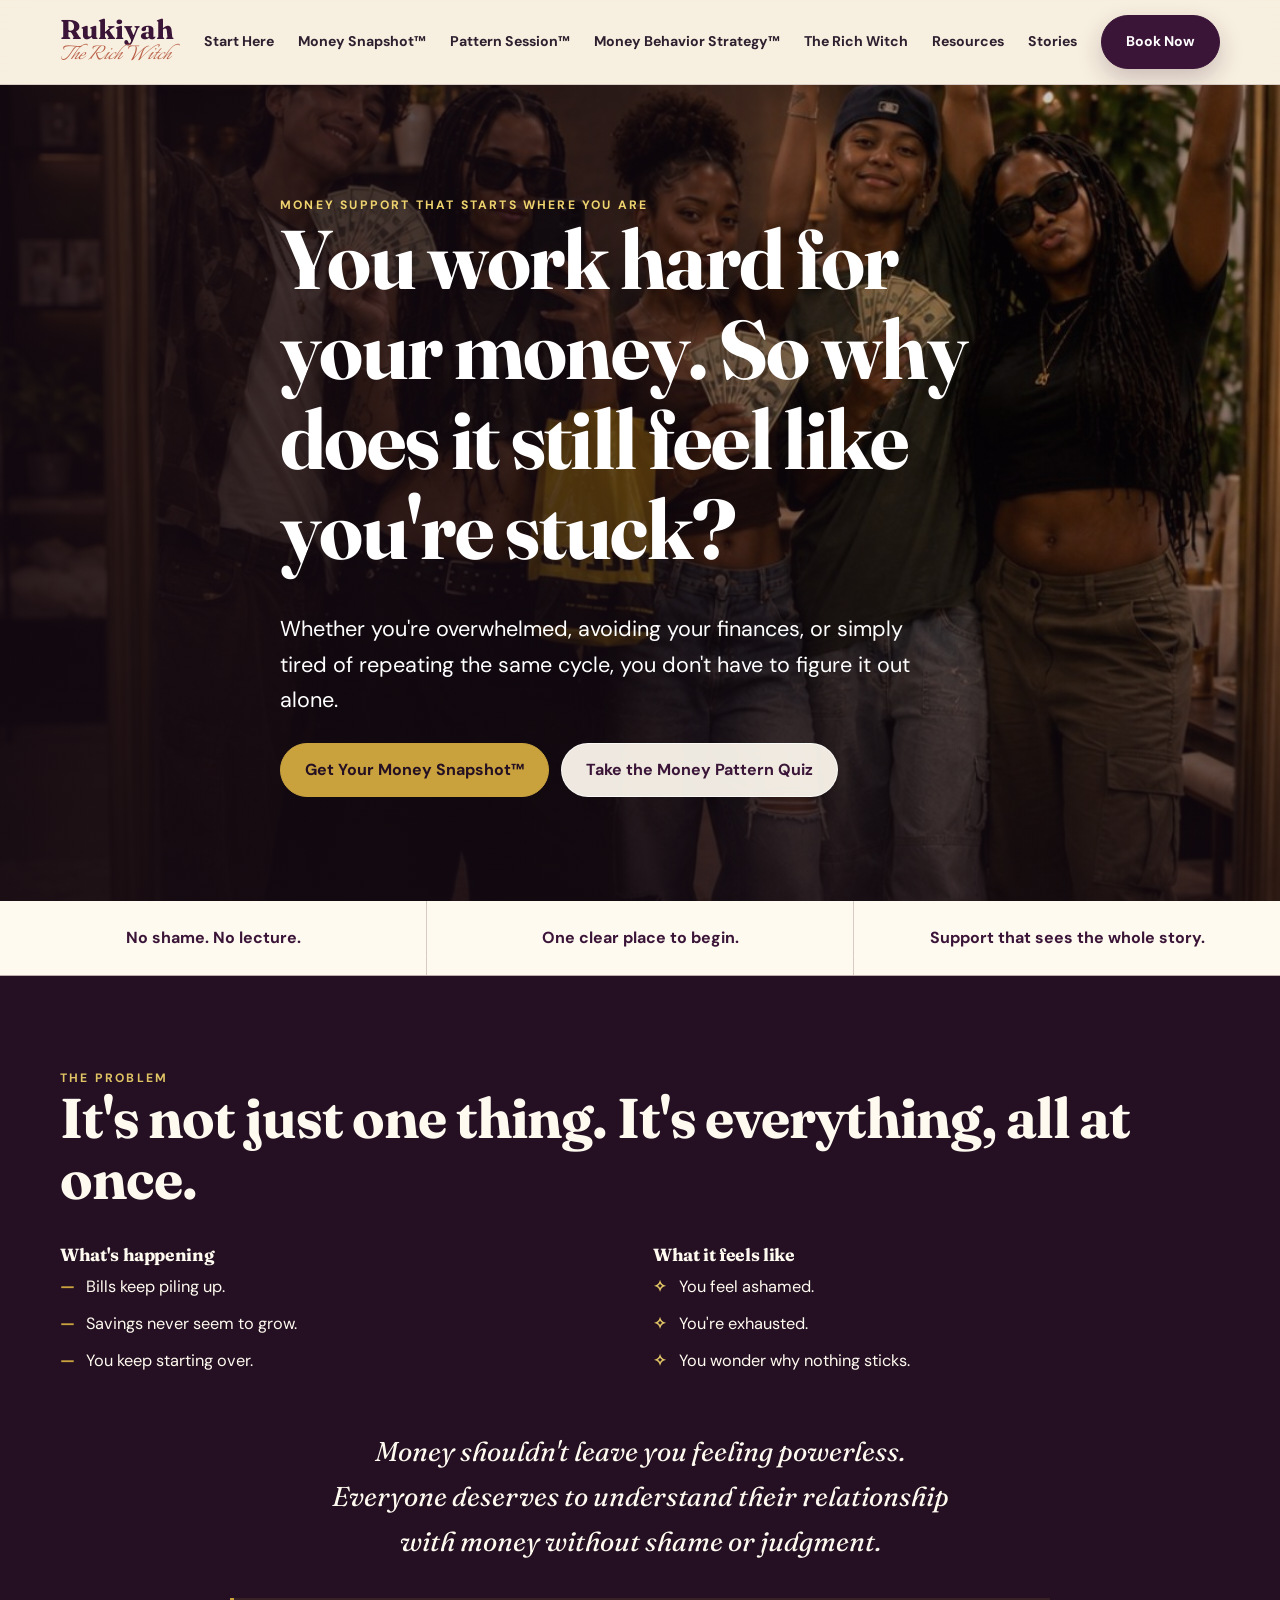
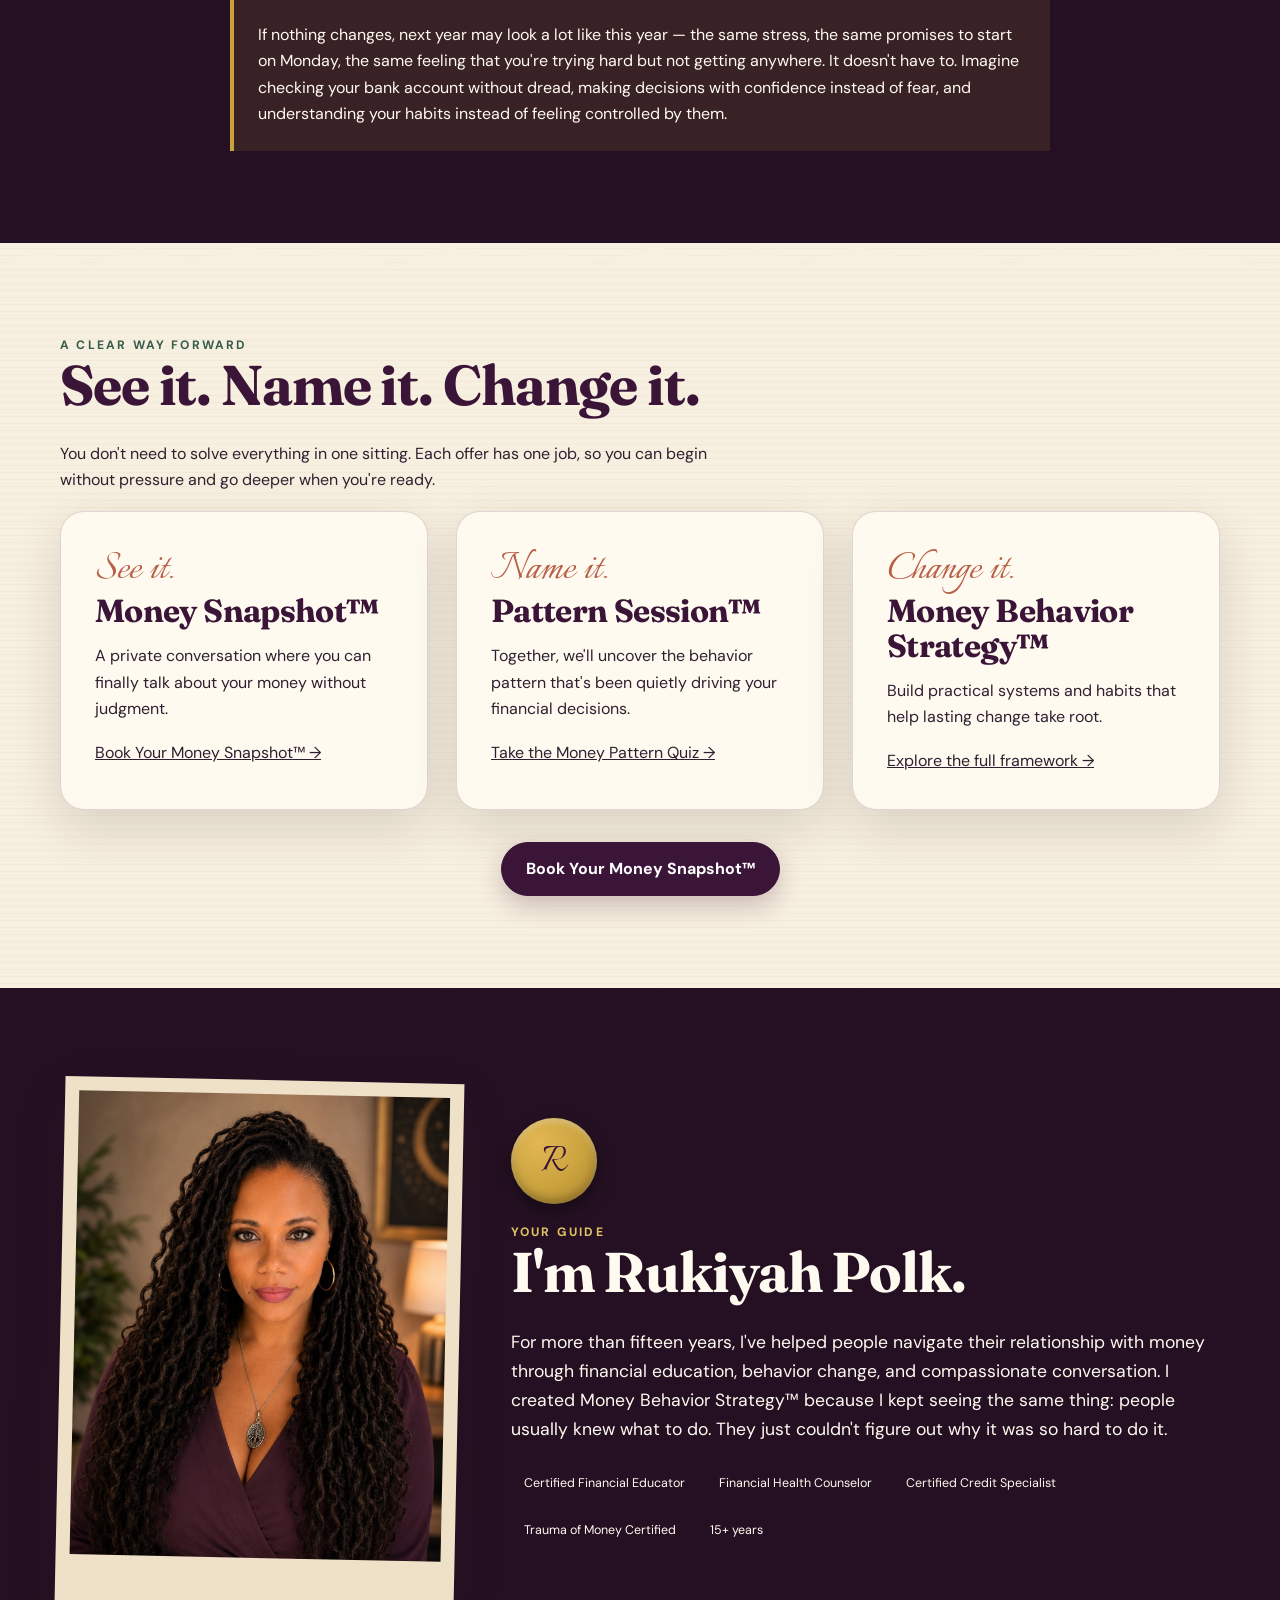
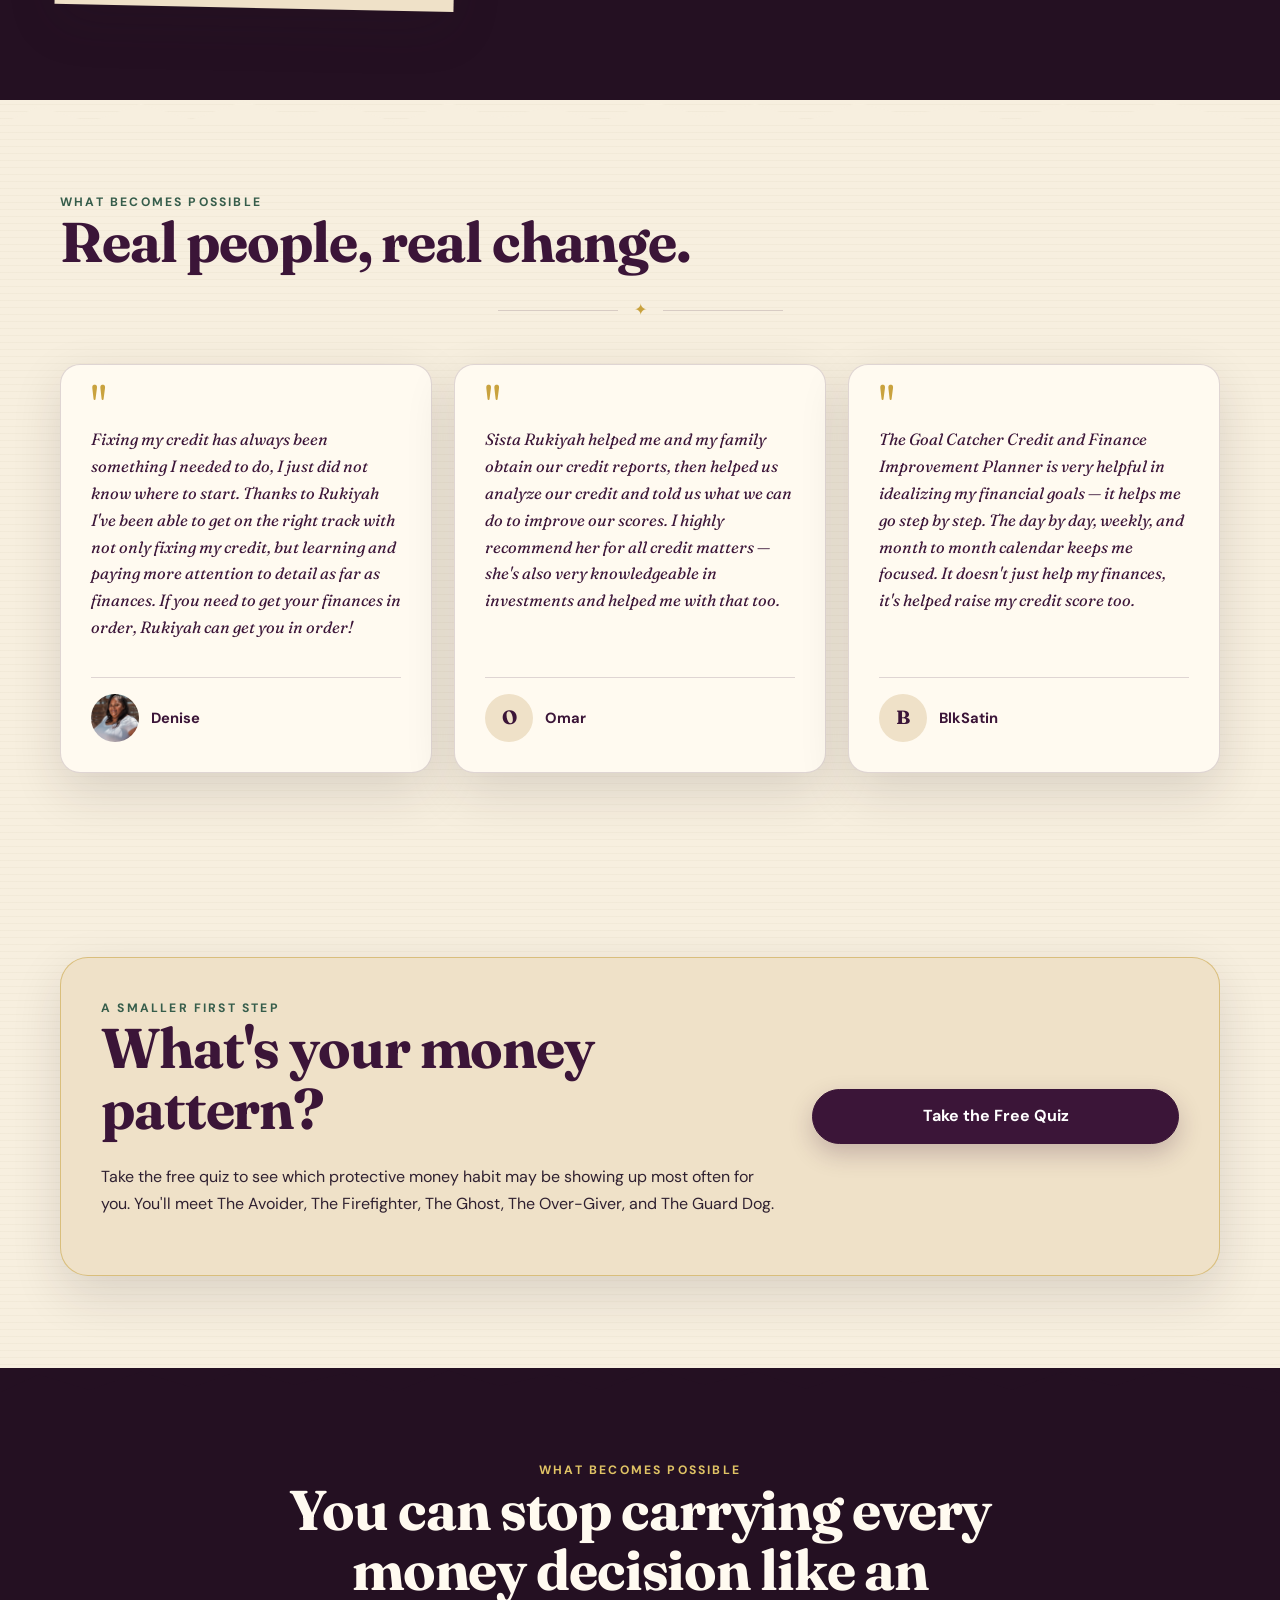
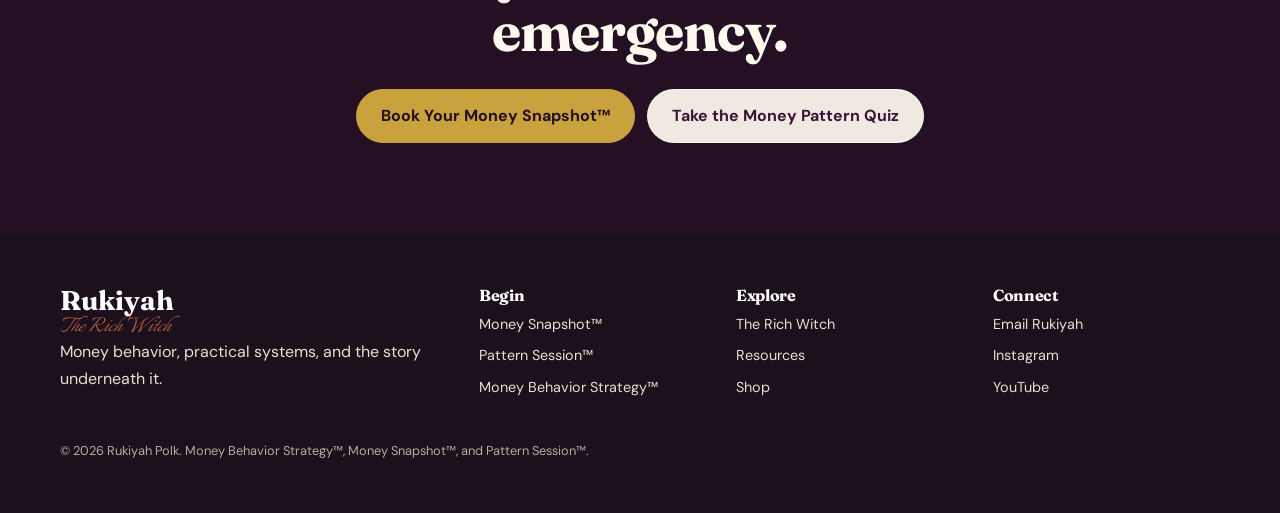
==== commit 21057afd: "Add files via upload" ====
--- a/index.html
+++ b/index.html
@@ -16,7 +16,7 @@
 <main>
 
 <!-- 1. A CHARACTER — the customer -->
-<section class="hero"><img class="hero-bg" src="assets/community-growth.png" alt="A diverse group of young adults, the kind of people who trust Rukiyah with their money story"><div class="wrap hero-content">
+<section class="hero"><img class="hero-bg" src="community-growth.png" alt="A diverse group of young adults, the kind of people who trust Rukiyah with their money story"><div class="wrap hero-content">
 <div class="eyebrow" style="color:#efd36f">Money support that starts where you are</div>
 <h1>You work hard for your money. So why does it still feel like you're stuck?</h1>
 <p class="lead">Whether you're overwhelmed, avoiding your finances, or simply tired of repeating the same cycle, you don't have to figure it out alone.</p>
@@ -60,7 +60,7 @@
 
 <!-- 3. MEETS A GUIDE -->
 <section class="section dark-section torn-top"><div class="wrap guide-frame">
-<div class="portrait-frame"><img src="assets/rukiyah-professional.png" alt="Rukiyah Polk"></div>
+<div class="portrait-frame"><img src="rukiyah-professional.png" alt="Rukiyah Polk"></div>
 <div><div class="wax-seal" style="margin-bottom:18px"><span>R</span></div>
 <div class="eyebrow">Your guide</div>
 <h2>I'm Rukiyah Polk.</h2>
@@ -75,7 +75,7 @@
 <h2>Real people, real change.</h2>
 <div class="journal-divider"><span>✦</span></div>
 <div class="testimonial-grid">
-<div class="testimonial-card"><div class="quote-mark">"</div><p>Fixing my credit has always been something I needed to do, I just did not know where to start. Thanks to Rukiyah I've been able to get on the right track with not only fixing my credit, but learning and paying more attention to detail as far as finances. If you need to get your finances in order, Rukiyah can get you in order!</p><div class="testimonial-who"><img src="assets/denise-testimonial.jpg" alt="Denise"><div><strong>Denise</strong></div></div></div>
+<div class="testimonial-card"><div class="quote-mark">"</div><p>Fixing my credit has always been something I needed to do, I just did not know where to start. Thanks to Rukiyah I've been able to get on the right track with not only fixing my credit, but learning and paying more attention to detail as far as finances. If you need to get your finances in order, Rukiyah can get you in order!</p><div class="testimonial-who"><img src="denise-testimonial.jpg" alt="Denise"><div><strong>Denise</strong></div></div></div>
 <div class="testimonial-card"><div class="quote-mark">"</div><p>Sista Rukiyah helped me and my family obtain our credit reports, then helped us analyze our credit and told us what we can do to improve our scores. I highly recommend her for all credit matters — she's also very knowledgeable in investments and helped me with that too.</p><div class="testimonial-who"><div class="initial">O</div><div><strong>Omar</strong></div></div></div>
 <div class="testimonial-card"><div class="quote-mark">"</div><p>The Goal Catcher Credit and Finance Improvement Planner is very helpful in idealizing my financial goals — it helps me go step by step. The day by day, weekly, and month to month calendar keeps me focused. It doesn't just help my finances, it's helped raise my credit score too.</p><div class="testimonial-who"><div class="initial">B</div><div><strong>BlkSatin</strong></div></div></div>
 </div>
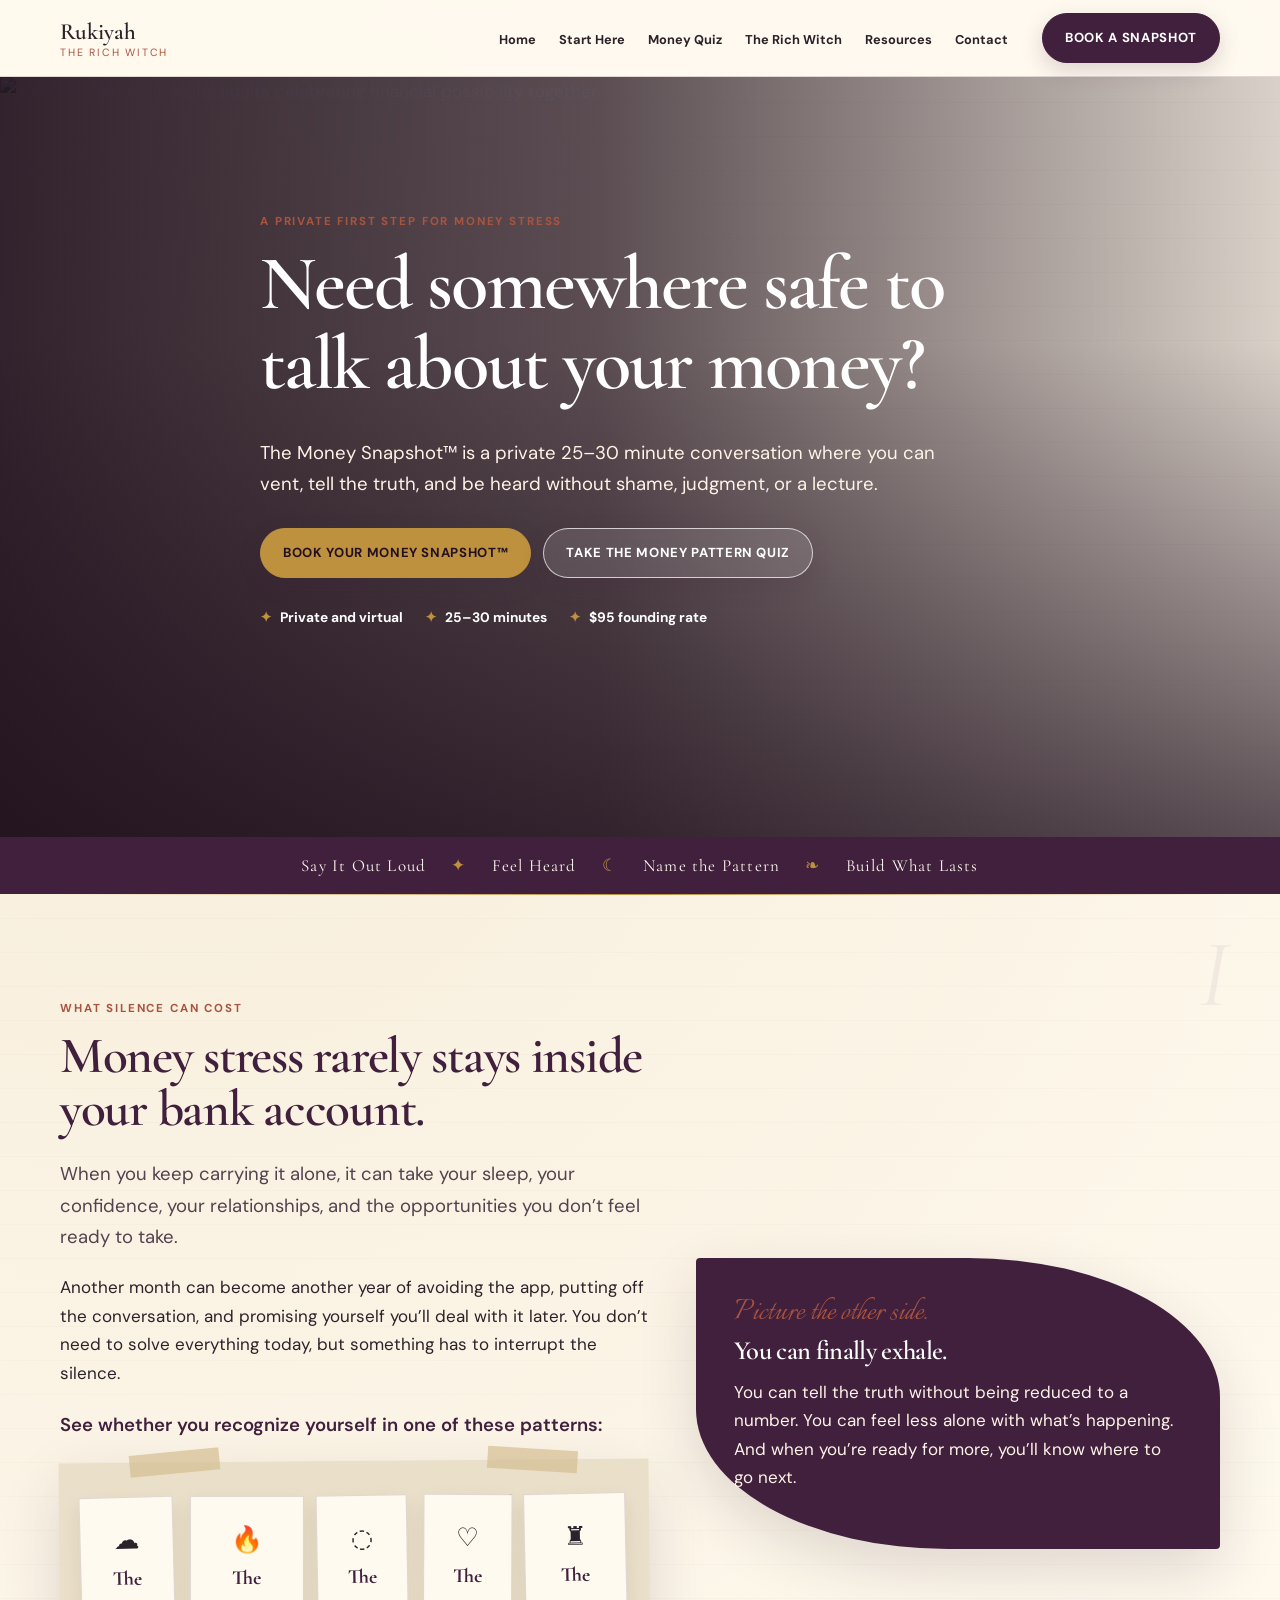
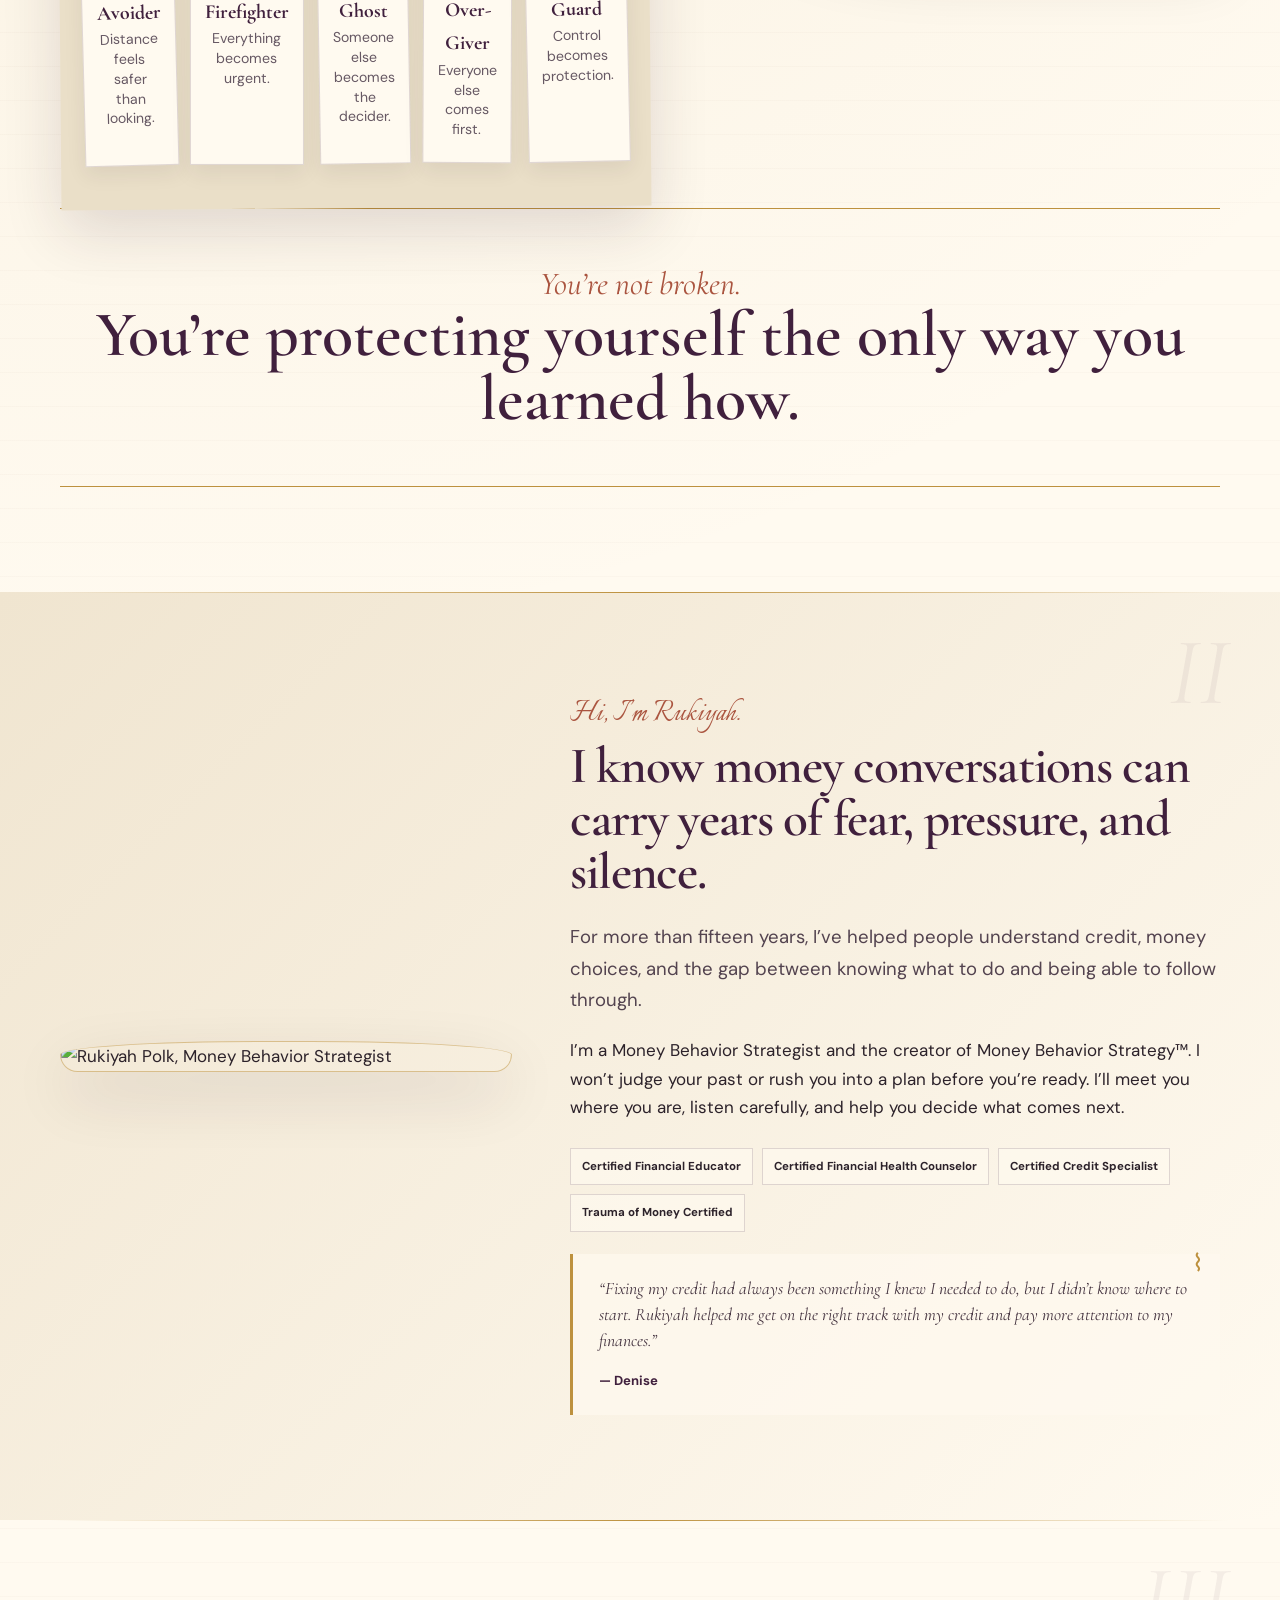
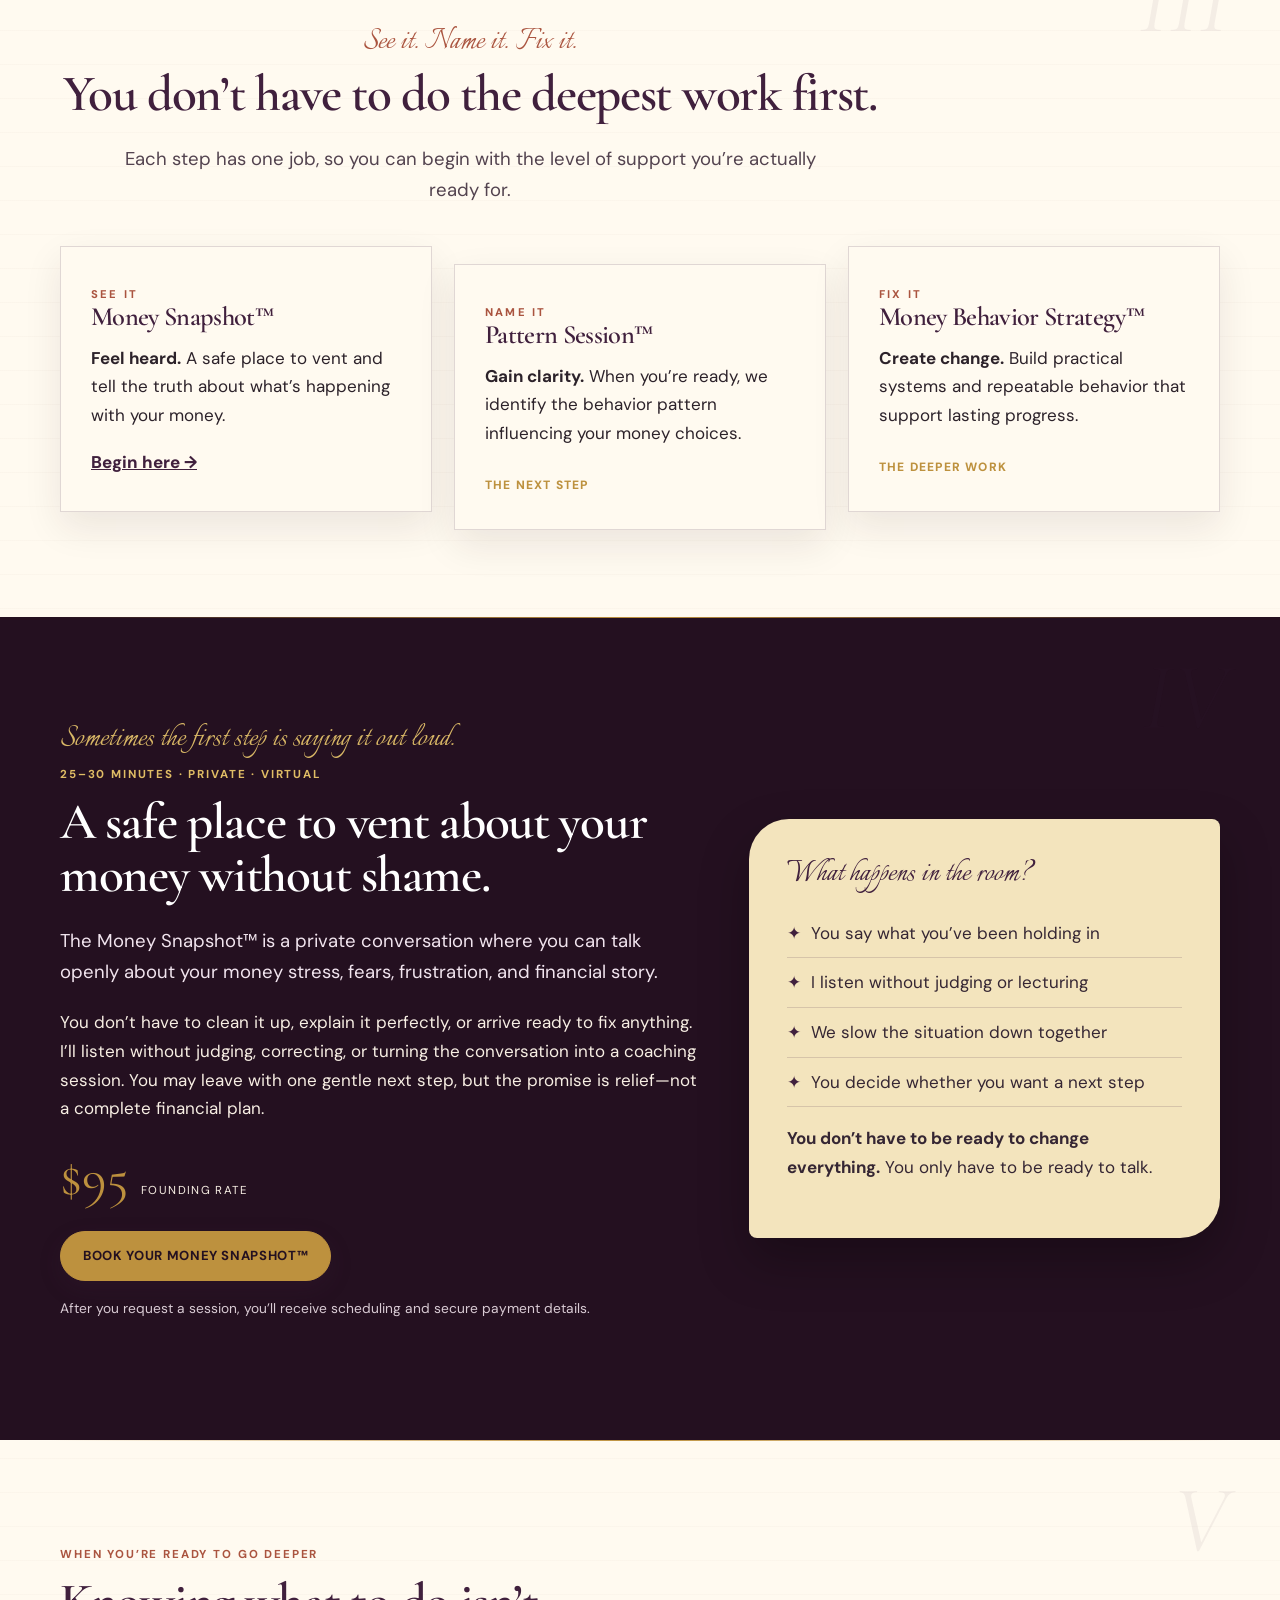
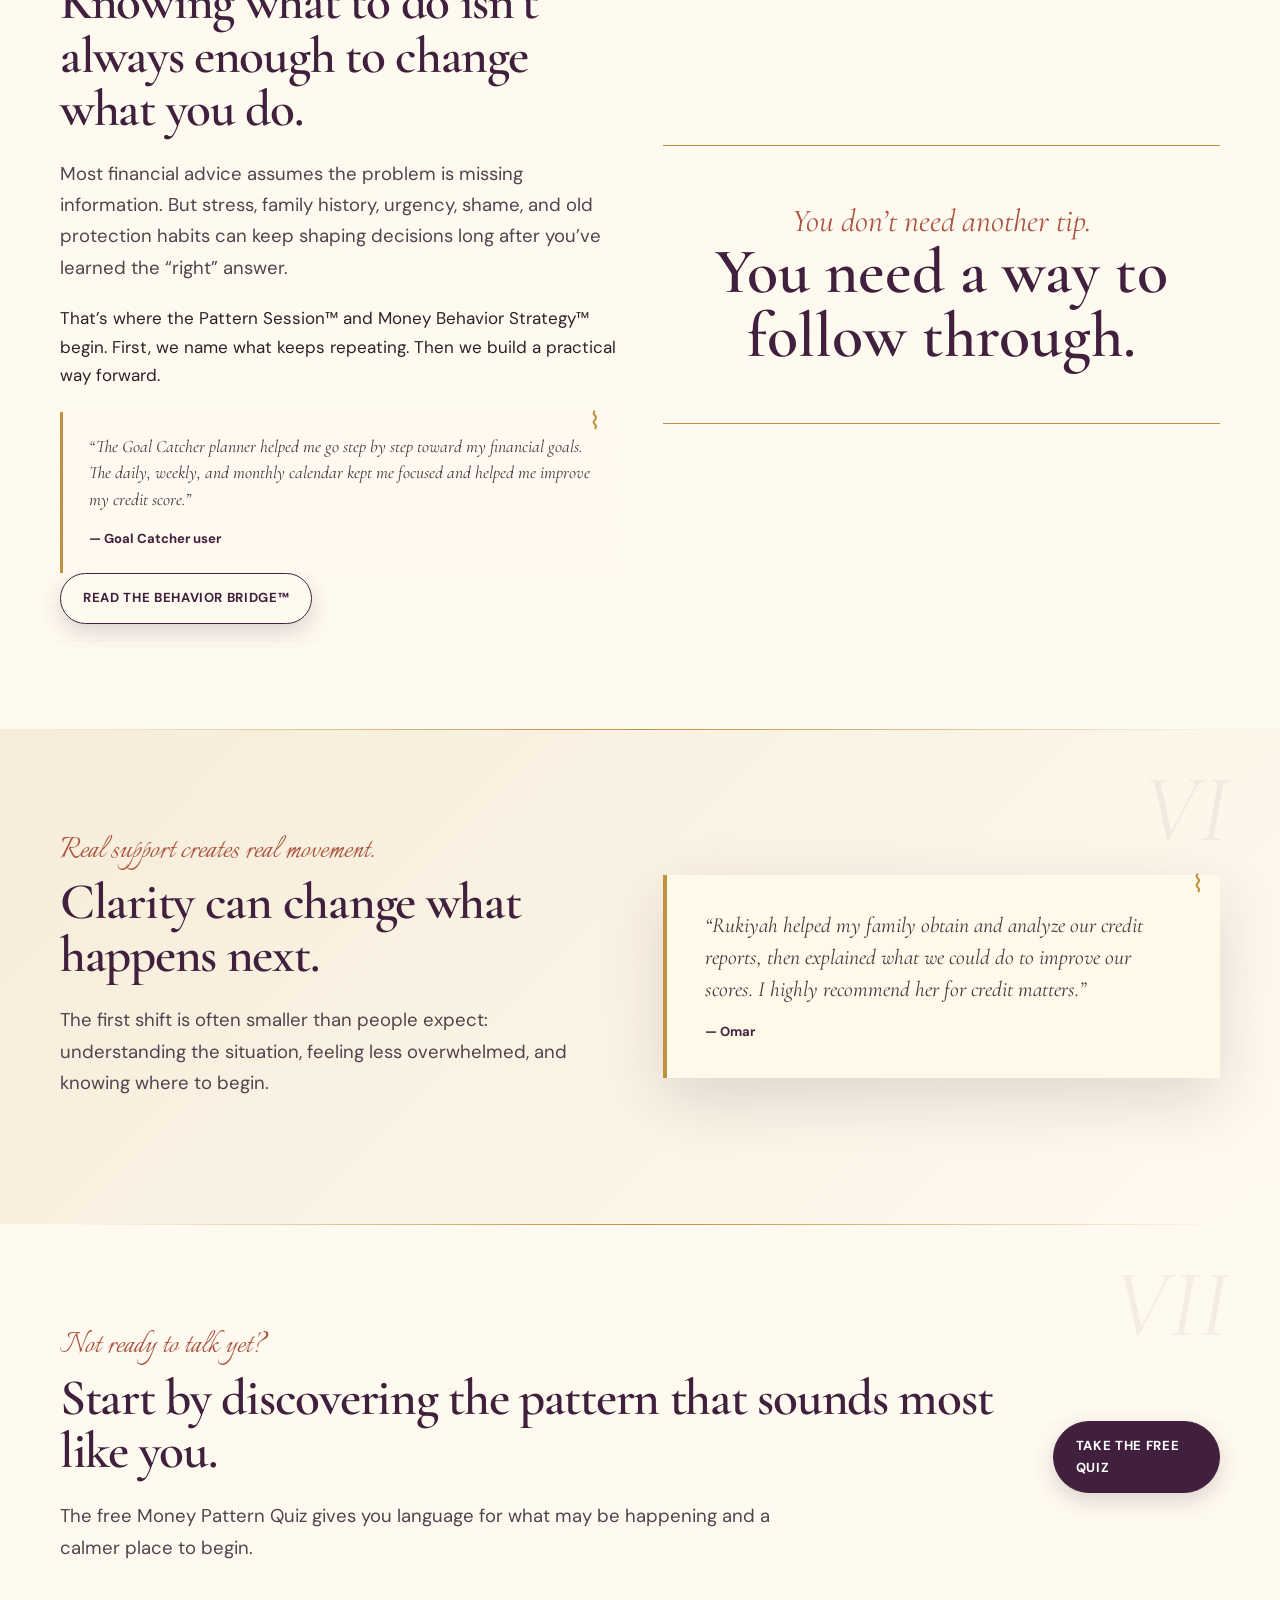
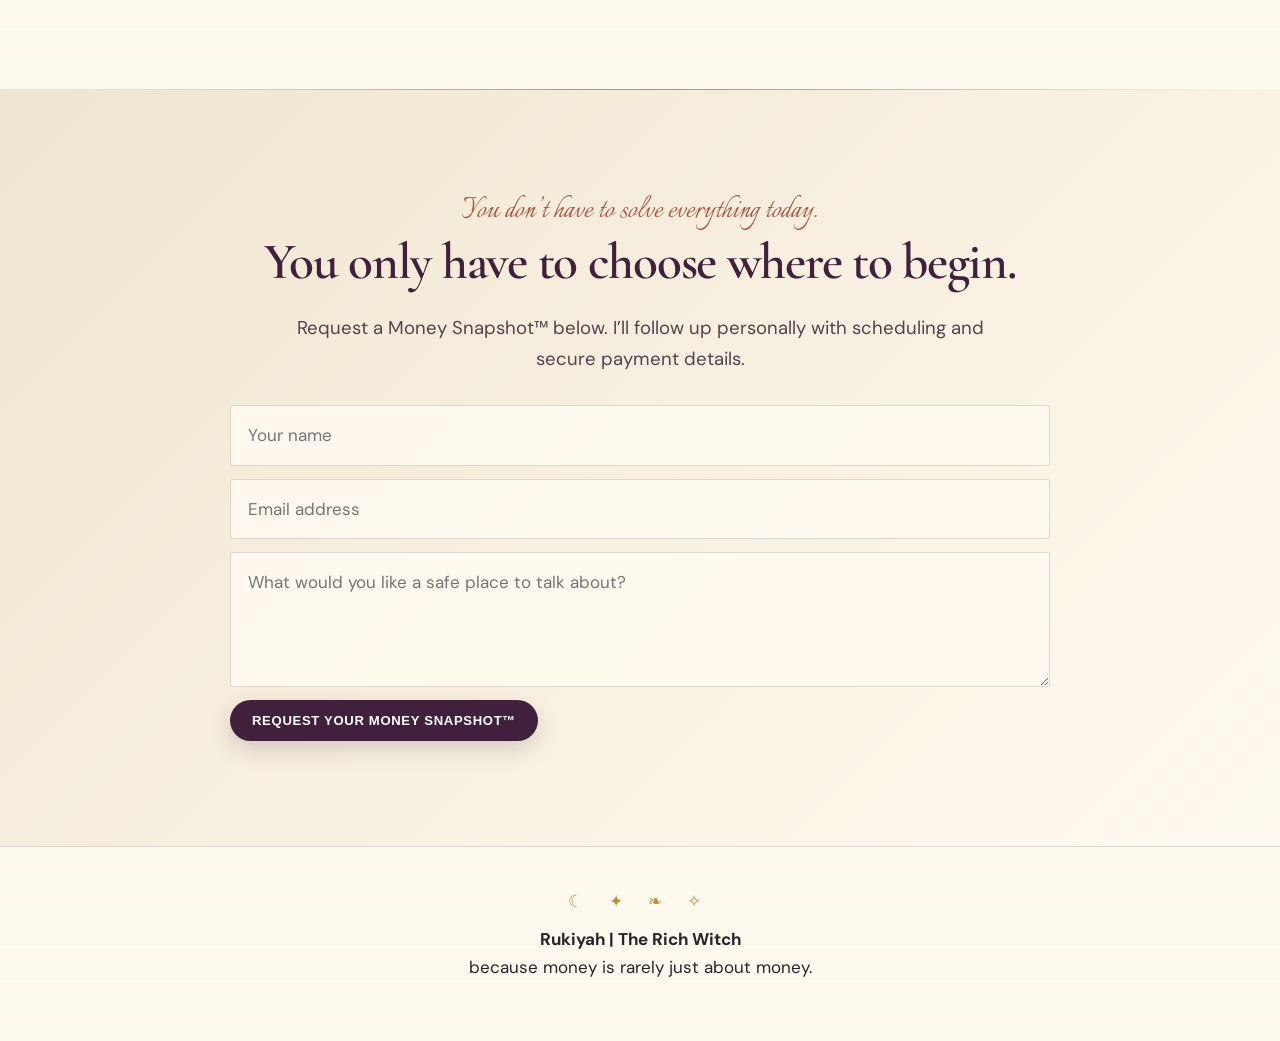
==== commit 83de2a44: "Add files via upload" ====
--- a/index.html
+++ b/index.html
@@ -1,105 +1,224 @@
-<!doctype html><html lang="en"><head><meta charset="utf-8"><meta name="viewport" content="width=device-width,initial-scale=1"><title>Rukiyah Polk | Money Behavior Strategist</title><meta name="description" content="You work hard for your money. So why does it still feel like you're stuck? Get your Money Snapshot™ and find a clear way forward — no shame, no judgment."><link rel="stylesheet" href="styles.css"></head><body>
-
-<header class="site-header"><div class="wrap nav"><a class="logo" href="index.html"><strong>Rukiyah</strong><em>The Rich Witch</em></a>
-<nav class="nav-links">
-<a href="index.html">Start Here</a>
-<a href="#snapshot">Money Snapshot™</a>
-<a href="#pattern">Pattern Session™</a>
-<a href="#mbs">Money Behavior Strategy™</a>
-<a href="the-rich-witch.html">The Rich Witch</a>
-<a href="blog.html">Resources</a>
-<a href="#stories">Stories</a>
-<a class="btn btn-primary" href="#snapshot">Book Now</a>
-</nav>
-<button class="menu-btn" aria-label="Open menu" aria-expanded="false">☰</button></div></header>
+<!doctype html>
+<html lang="en">
+<head>
+<meta charset="utf-8">
+<meta name="viewport" content="width=device-width,initial-scale=1">
+<title>Rukiyah Polk | A Safe Place to Talk About Money</title>
+<meta name="description" content="Start with a private, judgment-free Money Snapshot™ conversation. When you're ready, move into deeper pattern work and Money Behavior Strategy™.">
+<link rel="stylesheet" href="styles.css">
+</head>
+<body>
+<header class="site-header">
+  <nav class="wrap nav" aria-label="Primary navigation">
+    <a class="brand" href="index.html"><span>Rukiyah</span><em>The Rich Witch</em></a>
+    <button class="nav-toggle" aria-label="Open menu" aria-expanded="false">☰</button>
+    <ul class="navlinks">
+      <li><a href="index.html">Home</a></li>
+      <li><a href="#path">Start Here</a></li>
+      <li><a href="money-pattern-quiz.html">Money Quiz</a></li>
+      <li><a href="the-rich-witch.html">The Rich Witch</a></li>
+      <li><a href="blog.html">Resources</a></li>
+      <li><a href="#contact">Contact</a></li>
+    </ul>
+    <a class="button nav-cta" href="#snapshot">Book a Snapshot</a>
+  </nav>
+</header>
 
 <main>
-
-<!-- 1. A CHARACTER — the customer -->
-<section class="hero"><img class="hero-bg" src="community-growth.png" alt="A diverse group of young adults, the kind of people who trust Rukiyah with their money story"><div class="wrap hero-content">
-<div class="eyebrow" style="color:#efd36f">Money support that starts where you are</div>
-<h1>You work hard for your money. So why does it still feel like you're stuck?</h1>
-<p class="lead">Whether you're overwhelmed, avoiding your finances, or simply tired of repeating the same cycle, you don't have to figure it out alone.</p>
-<div class="actions"><a class="btn btn-gold" href="#snapshot">Get Your Money Snapshot™</a><a class="btn btn-light" href="money-pattern-quiz.html">Take the Money Pattern Quiz</a></div>
-</div></section>
-
-<div class="value-strip"><div>No shame. No lecture.</div><div>One clear place to begin.</div><div>Support that sees the whole story.</div></div>
-
-<!-- 2. HAS A PROBLEM -->
-<section class="section dark-section chapter torn-top" id="stakes"><div class="wrap">
-<div class="eyebrow">The problem</div>
-<h2>It's not just one thing. It's everything, all at once.</h2>
-<div class="problem-cols">
-<div><h3 style="color:var(--white);font-size:1.1rem">What's happening</h3><ul class="problem-list">
-<li>Bills keep piling up.</li>
-<li>Savings never seem to grow.</li>
-<li>You keep starting over.</li>
-</ul></div>
-<div><h3 style="color:var(--white);font-size:1.1rem">What it feels like</h3><ul class="problem-list internal">
-<li>You feel ashamed.</li>
-<li>You're exhausted.</li>
-<li>You wonder why nothing sticks.</li>
-</ul></div>
-</div>
-<p class="philosophy-line">Money shouldn't leave you feeling powerless. Everyone deserves to understand their relationship with money without shame or judgment.</p>
-<div class="success-note" style="max-width:820px;margin:34px auto 0">If nothing changes, next year may look a lot like this year — the same stress, the same promises to start on Monday, the same feeling that you're trying hard but not getting anywhere. It doesn't have to. Imagine checking your bank account without dread, making decisions with confidence instead of fear, and understanding your habits instead of feeling controlled by them.</div>
-</div></section>
-
-<!-- 4. THE PLAN -->
-<section class="section chapter torn-top" id="path"><div class="wrap">
-<div class="eyebrow">A clear way forward</div>
-<h2>See it. Name it. Change it.</h2>
-<p style="max-width:700px">You don't need to solve everything in one sitting. Each offer has one job, so you can begin without pressure and go deeper when you're ready.</p>
-<div class="path">
-<article class="path-card" id="snapshot"><div class="verb">See it.</div><h3>Money Snapshot™</h3><p>A private conversation where you can finally talk about your money without judgment.</p><a href="mailto:rukiyah@rukiyahpolk.com?subject=Book%20My%20Money%20Snapshot">Book Your Money Snapshot™ →</a></article>
-<article class="path-card" id="pattern"><div class="verb">Name it.</div><h3>Pattern Session™</h3><p>Together, we'll uncover the behavior pattern that's been quietly driving your financial decisions.</p><a href="money-pattern-quiz.html">Take the Money Pattern Quiz →</a></article>
-<article class="path-card" id="mbs"><div class="verb">Change it.</div><h3>Money Behavior Strategy™</h3><p>Build practical systems and habits that help lasting change take root.</p><a href="mailto:rukiyah@rukiyahpolk.com?subject=Money%20Behavior%20Strategy">Explore the full framework →</a></article>
-</div>
-<div class="actions" style="margin-top:32px;justify-content:center"><a class="btn btn-primary" href="#snapshot">Book Your Money Snapshot™</a></div>
-</div></section>
-
-<!-- 3. MEETS A GUIDE -->
-<section class="section dark-section torn-top"><div class="wrap guide-frame">
-<div class="portrait-frame"><img src="rukiyah-professional.png" alt="Rukiyah Polk"></div>
-<div><div class="wax-seal" style="margin-bottom:18px"><span>R</span></div>
-<div class="eyebrow">Your guide</div>
-<h2>I'm Rukiyah Polk.</h2>
-<p style="font-size:1.1rem">For more than fifteen years, I've helped people navigate their relationship with money through financial education, behavior change, and compassionate conversation. I created Money Behavior Strategy™ because I kept seeing the same thing: people usually knew what to do. They just couldn't figure out why it was so hard to do it.</p>
-<div class="credentials"><span>Certified Financial Educator</span><span>Financial Health Counselor</span><span>Certified Credit Specialist</span><span>Trauma of Money Certified</span><span>15+ years</span></div>
-</div>
-</div></section>
-
-<!-- TRANSFORMATION -->
-<section class="section chapter torn-top" id="stories"><div class="wrap">
-<div class="eyebrow">What becomes possible</div>
-<h2>Real people, real change.</h2>
-<div class="journal-divider"><span>✦</span></div>
-<div class="testimonial-grid">
-<div class="testimonial-card"><div class="quote-mark">"</div><p>Fixing my credit has always been something I needed to do, I just did not know where to start. Thanks to Rukiyah I've been able to get on the right track with not only fixing my credit, but learning and paying more attention to detail as far as finances. If you need to get your finances in order, Rukiyah can get you in order!</p><div class="testimonial-who"><img src="denise-testimonial.jpg" alt="Denise"><div><strong>Denise</strong></div></div></div>
-<div class="testimonial-card"><div class="quote-mark">"</div><p>Sista Rukiyah helped me and my family obtain our credit reports, then helped us analyze our credit and told us what we can do to improve our scores. I highly recommend her for all credit matters — she's also very knowledgeable in investments and helped me with that too.</p><div class="testimonial-who"><div class="initial">O</div><div><strong>Omar</strong></div></div></div>
-<div class="testimonial-card"><div class="quote-mark">"</div><p>The Goal Catcher Credit and Finance Improvement Planner is very helpful in idealizing my financial goals — it helps me go step by step. The day by day, weekly, and month to month calendar keeps me focused. It doesn't just help my finances, it's helped raise my credit score too.</p><div class="testimonial-who"><div class="initial">B</div><div><strong>BlkSatin</strong></div></div></div>
-</div>
-</div></section>
-
-<!-- LEAD GENERATOR -->
-<section class="section"><div class="wrap lead-box">
-<div><div class="eyebrow">A smaller first step</div><h2>What's your money pattern?</h2><p>Take the free quiz to see which protective money habit may be showing up most often for you. You'll meet The Avoider, The Firefighter, The Ghost, The Over-Giver, and The Guard Dog.</p></div>
-<a class="btn btn-primary" href="money-pattern-quiz.html">Take the Free Quiz</a>
-</div></section>
-
-<section class="section dark-section torn-top"><div class="wrap" style="text-align:center">
-<div class="eyebrow">What becomes possible</div>
-<h2 style="max-width:760px;margin-inline:auto">You can stop carrying every money decision like an emergency.</h2>
-<div class="actions" style="margin-top:28px;justify-content:center"><a class="btn btn-gold" href="#snapshot">Book Your Money Snapshot™</a><a class="btn btn-light" href="money-pattern-quiz.html">Take the Money Pattern Quiz</a></div>
-</div></section>
-
+<section class="campaign-hero" id="home">
+  <img class="campaign-hero-image" src="assets/home-hero-transformation.png" alt="A diverse group of young adults celebrating financial possibility together">
+  <div class="campaign-hero-overlay"></div>
+  <div class="wrap campaign-hero-content">
+    <span class="eyebrow">A private first step for money stress</span>
+    <h1>Need somewhere safe to talk about your money?</h1>
+    <p class="lead">The Money Snapshot™ is a private 25–30 minute conversation where you can vent, tell the truth, and be heard without shame, judgment, or a lecture.</p>
+    <div class="cta-row">
+      <a class="button gold" href="#snapshot">Book Your Money Snapshot™</a>
+      <a class="button glass" href="money-pattern-quiz.html">Take the Money Pattern Quiz</a>
+    </div>
+    <ul class="hero-value">
+      <li>Private and virtual</li>
+      <li>25–30 minutes</li>
+      <li>$95 founding rate</li>
+    </ul>
+  </div>
+</section>
+
+<div class="ribbon"><div>Say It Out Loud <span>✦</span> Feel Heard <span>☾</span> Name the Pattern <span>❧</span> Build What Lasts</div></div>
+
+<section class="chapter" id="stakes">
+  <span class="chapter-number">I</span>
+  <div class="wrap">
+  <div class="book-spread">
+    <div>
+      <span class="eyebrow">What silence can cost</span>
+      <h2>Money stress rarely stays inside your bank account.</h2>
+      <p class="lead">When you keep carrying it alone, it can take your sleep, your confidence, your relationships, and the opportunities you don’t feel ready to take.</p>
+      <p>Another month can become another year of avoiding the app, putting off the conversation, and promising yourself you’ll deal with it later. You don’t need to solve everything today, but something has to interrupt the silence.</p>
+      <p class="lead" style="font-weight:600;color:var(--plum);margin-top:22px;">See whether you recognize yourself in one of these patterns:</p>
+      <div class="pattern-board">
+        <article class="pattern" style="--r:-1deg"><span>☁</span><b>The Avoider</b><small>Distance feels safer than looking.</small></article>
+        <article class="pattern" style="--r:.5deg"><span>🔥</span><b>The Firefighter</b><small>Everything becomes urgent.</small></article>
+        <article class="pattern" style="--r:-.5deg"><span>◌</span><b>The Ghost</b><small>Someone else becomes the decider.</small></article>
+        <article class="pattern" style="--r:.75deg"><span>♡</span><b>The Over-Giver</b><small>Everyone else comes first.</small></article>
+        <article class="pattern" style="--r:-.75deg"><span>♜</span><b>The Guard</b><small>Control becomes protection.</small></article>
+      </div>
+    </div>
+    <aside class="future-note">
+      <span class="script">Picture the other side.</span>
+      <h3>You can finally exhale.</h3>
+      <p>You can tell the truth without being reduced to a number. You can feel less alone with what’s happening. And when you’re ready for more, you’ll know where to go next.</p>
+    </aside>
+  </div>
+  <div class="micro-moment"><span>You’re not broken.</span><strong>You’re protecting yourself the only way you learned how.</strong></div>
+  </div>
+</section>
+
+<section id="about" class="soft chapter">
+  <span class="chapter-number">II</span>
+  <div class="wrap guide-layout">
+    <figure class="guide-photo"><img src="assets/rukiyah-professional-plum.png" alt="Rukiyah Polk, Money Behavior Strategist"></figure>
+    <div>
+      <span class="script">Hi, I’m Rukiyah.</span>
+      <h2>I know money conversations can carry years of fear, pressure, and silence.</h2>
+      <p class="lead">For more than fifteen years, I’ve helped people understand credit, money choices, and the gap between knowing what to do and being able to follow through.</p>
+      <p>I’m a Money Behavior Strategist and the creator of Money Behavior Strategy™. I won’t judge your past or rush you into a plan before you’re ready. I’ll meet you where you are, listen carefully, and help you decide what comes next.</p>
+      <div class="authority-strip">
+        <span>Certified Financial Educator</span>
+        <span>Certified Financial Health Counselor</span>
+        <span>Certified Credit Specialist</span>
+        <span>Trauma of Money Certified</span>
+      </div>
+      <div class="inline-testimonial">
+        <span class="paperclip">⌇</span>
+        <blockquote>“Fixing my credit had always been something I knew I needed to do, but I didn’t know where to start. Rukiyah helped me get on the right track with my credit and pay more attention to my finances.”</blockquote>
+        <strong>— Denise</strong>
+      </div>
+    </div>
+  </div>
+</section>
+
+<section id="path" class="chapter">
+  <span class="chapter-number">III</span>
+  <div class="wrap">
+    <div class="section-heading center narrow">
+      <span class="script">See it. Name it. Fix it.</span>
+      <h2>You don’t have to do the deepest work first.</h2>
+      <p class="lead" style="margin-inline:auto">Each step has one job, so you can begin with the level of support you’re actually ready for.</p>
+    </div>
+    <div class="journey-grid">
+      <article class="journey-card">
+        <span class="journey-word">SEE IT</span>
+        <h3>Money Snapshot™</h3>
+        <p><strong>Feel heard.</strong> A safe place to vent and tell the truth about what’s happening with your money.</p>
+        <a href="#snapshot">Begin here →</a>
+      </article>
+      <article class="journey-card">
+        <span class="journey-word">NAME IT</span>
+        <h3>Pattern Session™</h3>
+        <p><strong>Gain clarity.</strong> When you’re ready, we identify the behavior pattern influencing your money choices.</p>
+        <span class="coming-label">The next step</span>
+      </article>
+      <article class="journey-card">
+        <span class="journey-word">FIX IT</span>
+        <h3>Money Behavior Strategy™</h3>
+        <p><strong>Create change.</strong> Build practical systems and repeatable behavior that support lasting progress.</p>
+        <span class="coming-label">The deeper work</span>
+      </article>
+    </div>
+  </div>
+</section>
+
+<section id="snapshot" class="dark chapter">
+  <span class="chapter-number">IV</span>
+  <div class="wrap snapshot-layout">
+    <div>
+      <span class="script gold-script">Sometimes the first step is saying it out loud.</span>
+      <span class="eyebrow gold-text">25–30 minutes · private · virtual</span>
+      <h2>A safe place to vent about your money without shame.</h2>
+      <p class="lead light-lead">The Money Snapshot™ is a private conversation where you can talk openly about your money stress, fears, frustration, and financial story.</p>
+      <p>You don’t have to clean it up, explain it perfectly, or arrive ready to fix anything. I’ll listen without judging, correcting, or turning the conversation into a coaching session. You may leave with one gentle next step, but the promise is relief—not a complete financial plan.</p>
+      <div class="price-tag"><strong>$95</strong><span>Founding rate</span></div>
+      <a class="button gold" href="#contact">Book Your Money Snapshot™</a>
+      <p class="payment-note">After you request a session, you’ll receive scheduling and secure payment details.</p>
+    </div>
+    <aside class="snapshot-note">
+      <span class="script">What happens in the room?</span>
+      <ul class="check-list">
+        <li>You say what you’ve been holding in</li>
+        <li>I listen without judging or lecturing</li>
+        <li>We slow the situation down together</li>
+        <li>You decide whether you want a next step</li>
+      </ul>
+      <p><strong>You don’t have to be ready to change everything.</strong> You only have to be ready to talk.</p>
+    </aside>
+  </div>
+</section>
+
+<section class="chapter">
+  <span class="chapter-number">V</span>
+  <div class="wrap book-spread">
+    <div>
+      <span class="eyebrow">When you’re ready to go deeper</span>
+      <h2>Knowing what to do isn’t always enough to change what you do.</h2>
+      <p class="lead">Most financial advice assumes the problem is missing information. But stress, family history, urgency, shame, and old protection habits can keep shaping decisions long after you’ve learned the “right” answer.</p>
+      <p>That’s where the Pattern Session™ and Money Behavior Strategy™ begin. First, we name what keeps repeating. Then we build a practical way forward.</p>
+      <div class="inline-testimonial">
+        <span class="paperclip">⌇</span>
+        <blockquote>“The Goal Catcher planner helped me go step by step toward my financial goals. The daily, weekly, and monthly calendar kept me focused and helped me improve my credit score.”</blockquote>
+        <strong>— Goal Catcher user</strong>
+      </div>
+      <a class="button light" href="assets/the-behavior-bridge-white-paper.pdf" target="_blank" rel="noopener">Read The Behavior Bridge™</a>
+    </div>
+    <div class="micro-moment"><span>You don’t need another tip.</span><strong>You need a way to follow through.</strong></div>
+  </div>
+</section>
+
+<section class="proof-chapter soft chapter">
+  <span class="chapter-number">VI</span>
+  <div class="wrap book-spread">
+    <div>
+      <span class="script">Real support creates real movement.</span>
+      <h2>Clarity can change what happens next.</h2>
+      <p class="lead">The first shift is often smaller than people expect: understanding the situation, feeling less overwhelmed, and knowing where to begin.</p>
+    </div>
+    <div class="inline-testimonial large-quote">
+      <span class="paperclip">⌇</span>
+      <blockquote>“Rukiyah helped my family obtain and analyze our credit reports, then explained what we could do to improve our scores. I highly recommend her for credit matters.”</blockquote>
+      <strong>— Omar</strong>
+    </div>
+  </div>
+</section>
+
+<section class="lead-generator chapter">
+  <span class="chapter-number">VII</span>
+  <div class="wrap lead-generator-inner">
+    <div>
+      <span class="script">Not ready to talk yet?</span>
+      <h2>Start by discovering the pattern that sounds most like you.</h2>
+      <p class="lead">The free Money Pattern Quiz gives you language for what may be happening and a calmer place to begin.</p>
+    </div>
+    <a class="button" href="money-pattern-quiz.html">Take the Free Quiz</a>
+  </div>
+</section>
+
+<section id="contact" class="soft chapter">
+  <div class="wrap narrow center">
+    <span class="script">You don’t have to solve everything today.</span>
+    <h2>You only have to choose where to begin.</h2>
+    <p class="lead" style="margin-inline:auto">Request a Money Snapshot™ below. I’ll follow up personally with scheduling and secure payment details.</p>
+    <form class="contact-form" action="mailto:rukiyah@rukiyahpolk.com" method="post" enctype="text/plain">
+      <input type="hidden" name="subject" value="Money Snapshot Request">
+      <input name="name" aria-label="Your name" placeholder="Your name" required>
+      <input type="email" name="email" aria-label="Email address" placeholder="Email address" required>
+      <textarea name="message" aria-label="Your message" placeholder="What would you like a safe place to talk about?"></textarea>
+      <button class="button" type="submit">Request Your Money Snapshot™</button>
+    </form>
+  </div>
+</section>
 </main>
 
-<footer class="footer"><div class="wrap footer-grid">
-<div><div class="logo"><strong style="color:white">Rukiyah</strong><em>The Rich Witch</em></div><p>Money behavior, practical systems, and the story underneath it.</p></div>
-<div><h3>Begin</h3><a href="#snapshot">Money Snapshot™</a><a href="#pattern">Pattern Session™</a><a href="#mbs">Money Behavior Strategy™</a></div>
-<div><h3>Explore</h3><a href="the-rich-witch.html">The Rich Witch</a><a href="blog.html">Resources</a><a href="https://rukiyahtherichwitch.etsy.com" target="_blank">Shop</a></div>
-<div><h3>Connect</h3><a href="mailto:rukiyah@rukiyahpolk.com">Email Rukiyah</a><a href="#">Instagram</a><a href="#">YouTube</a></div>
-</div><div class="wrap tiny">© 2026 Rukiyah Polk. Money Behavior Strategy™, Money Snapshot™, and Pattern Session™.</div></footer>
-
-<script src="site.js"></script></body></html>
+<footer><div class="wrap"><div class="footer-symbols">☾ ✦ ❧ ✧</div><strong>Rukiyah | The Rich Witch</strong><p>because money is rarely just about money.</p></div></footer>
+<script src="site.js"></script>
+</body>
+</html>
--- a/styles.css
+++ b/styles.css
@@ -1,49 +1,47 @@
-@import url('https://fonts.googleapis.com/css2?family=DM+Sans:wght@400;500;600;700&family=Fraunces:opsz,wght@9..144,500;9..144,600;9..144,700&family=Italianno&display=swap');
-:root{--paper:#f7efdf;--paper2:#efe1c8;--ink:#2f2030;--plum:#3b1538;--plum2:#241022;--rust:#b95f47;--gold:#c9a23e;--green:#365d4b;--white:#fffaf0;--line:rgba(59,21,56,.16);--shadow:0 18px 50px rgba(43,25,35,.14);--max:1160px}
-*{box-sizing:border-box}html{scroll-behavior:smooth}body{margin:0;color:var(--ink);background:var(--paper);font-family:'DM Sans',sans-serif;line-height:1.65;background-image:linear-gradient(rgba(113,81,49,.035) 1px,transparent 1px);background-size:100% 7px}img{max-width:100%;display:block}a{color:inherit}h1,h2,h3{font-family:'Fraunces',serif;line-height:1.08;margin:0 0 .45em;color:var(--plum);letter-spacing:-.02em}h1{font-size:clamp(2.65rem,7vw,5.2rem)}h2{font-size:clamp(2rem,4.8vw,3.5rem)}h3{font-size:clamp(1.35rem,2.5vw,2rem)}p{margin:0 0 1.1em}.wrap{width:min(var(--max),calc(100% - 40px));margin:auto}.section{padding:92px 0}.eyebrow{font-size:.76rem;font-weight:700;letter-spacing:.18em;text-transform:uppercase;color:var(--green)}.script{font-family:'Italianno',cursive;font-size:clamp(2rem,4vw,3rem);color:var(--rust);line-height:1}.btn{display:inline-flex;align-items:center;justify-content:center;min-height:54px;padding:13px 24px;border-radius:999px;border:1px solid var(--plum);font-weight:700;text-decoration:none;transition:.2s}.btn:hover{transform:translateY(-2px)}.btn-primary{background:var(--plum);color:white;box-shadow:0 10px 24px rgba(59,21,56,.23)}.btn-gold{background:var(--gold);border-color:var(--gold);color:var(--plum2)}.btn-light{background:rgba(255,250,240,.93);border-color:rgba(255,255,255,.7);color:var(--plum)}.actions{display:flex;flex-wrap:wrap;gap:12px}.site-header{position:sticky;top:0;z-index:40;background:rgba(247,239,223,.95);backdrop-filter:blur(12px);border-bottom:1px solid var(--line)}.nav{min-height:84px;display:flex;justify-content:space-between;align-items:center}.logo{text-decoration:none}.logo strong{display:block;font-family:'Fraunces';font-size:1.7rem;color:var(--plum);line-height:1}.logo em{display:block;font-family:'Italianno';font-size:1.55rem;color:var(--rust);line-height:1}.nav-links{display:flex;align-items:center;gap:24px}.nav-links a{text-decoration:none;font-size:.88rem;font-weight:700}.menu-btn{display:none;background:none;border:0;font-size:2rem;color:var(--plum)}
-.hero{min-height:calc(100vh - 84px);position:relative;display:grid;align-items:end;color:white;background:#1a1215}.hero::after{content:'';position:absolute;inset:0;background:linear-gradient(90deg,rgba(20,10,18,.85) 0%,rgba(20,10,18,.66) 45%,rgba(20,10,18,.22) 75%),linear-gradient(0deg,rgba(20,10,18,.65),transparent 60%)}.hero-bg{position:absolute;inset:0;width:100%;height:100%;object-fit:cover}.hero-content{position:relative;z-index:2;padding:82px 0 76px;max-width:720px}.hero h1,.hero p{color:white}.hero .lead{font-size:clamp(1.05rem,2.4vw,1.35rem);max-width:650px}.value-strip{display:grid;grid-template-columns:repeat(3,1fr);gap:1px;background:var(--line);border-bottom:1px solid var(--line)}.value-strip div{padding:24px;background:var(--white);text-align:center;font-weight:700;color:var(--plum)}
-.chapter{position:relative}.chapter::before{content:'CHAPTER';position:absolute;top:42px;left:max(20px,calc((100vw - var(--max))/2));font-size:.66rem;letter-spacing:.3em;color:rgba(59,21,56,.35)}.stakes-grid,.three-grid,.offer-grid{display:grid;grid-template-columns:repeat(3,1fr);gap:22px}
-.four-grid{grid-template-columns:repeat(4,1fr)}
-@media(max-width:1000px){.four-grid{grid-template-columns:repeat(2,1fr)}}
-@media(max-width:560px){.four-grid{grid-template-columns:1fr}}.paper-card{background:rgba(255,250,240,.92);border:1px solid var(--line);border-radius:22px;padding:30px;box-shadow:var(--shadow);position:relative}.paper-card:nth-child(2){transform:rotate(-1deg)}.paper-card:nth-child(3){transform:rotate(1deg)}.number{font-family:'Italianno';font-size:2.5rem;color:var(--rust)}.dark-section{background:var(--plum2);color:var(--white)}.dark-section h2,.dark-section h3{color:var(--white)}.dark-section .eyebrow{color:#e0c365}.stakes-panel{max-width:880px;margin:auto;background:rgba(255,250,240,.08);border:1px solid rgba(255,255,255,.15);border-radius:28px;padding:42px}.success-note{margin-top:24px;padding:24px;border-left:4px solid var(--gold);background:rgba(201,162,62,.12)}
-.path{display:grid;grid-template-columns:repeat(3,1fr);gap:28px;align-items:stretch}.path-card{background:var(--white);padding:34px;border-radius:24px;border:1px solid var(--line);box-shadow:var(--shadow)}.path-card .verb{font-family:'Italianno';font-size:3rem;color:var(--rust);line-height:1}.price{font-family:'Fraunces';font-size:2.4rem;color:var(--plum);font-weight:700}.about-layout{display:grid;grid-template-columns:.82fr 1.18fr;gap:58px;align-items:center}.portrait-frame{background:var(--paper2);padding:14px 14px 50px;box-shadow:var(--shadow);transform:rotate(-1.4deg)}.portrait-frame img{aspect-ratio:4/5;object-fit:cover}.hand-note{font-family:'Italianno';font-size:2.1rem;text-align:center;color:var(--rust);margin-top:14px}.credentials{display:flex;flex-wrap:wrap;gap:8px;margin:20px 0}.credentials span{padding:8px 12px;border:1px solid var(--line);border-radius:999px;font-size:.78rem}.offer{background:var(--plum);color:white;border-radius:30px;padding:44px;box-shadow:var(--shadow)}.offer h2,.offer h3{color:white}.offer .price{color:#f2d06c}.bookish{position:relative}.bookish::after{content:'✦';position:absolute;right:4%;top:9%;font-size:5rem;color:rgba(201,162,62,.16)}
-.rich-hero{min-height:83vh}.rich-hero::after{background:linear-gradient(90deg,rgba(26,9,23,.88) 0%,rgba(26,9,23,.68) 52%,rgba(26,9,23,.22) 100%),linear-gradient(0deg,rgba(26,9,23,.7),transparent 55%)}.consult-grid{display:grid;grid-template-columns:repeat(2,1fr);gap:24px}.consult-card{padding:36px;border-radius:28px;background:var(--white);border:1px solid var(--line);box-shadow:var(--shadow)}.consult-card.featured{background:var(--plum);color:white}.consult-card.featured h3,.consult-card.featured .price{color:white}.playing-cards{height:330px;position:relative;margin:18px auto 30px;max-width:580px}.playing-card{position:absolute;width:150px;height:220px;background:#fffdf7;border:1px solid #a48872;border-radius:14px;box-shadow:0 12px 26px rgba(0,0,0,.22);display:flex;align-items:center;justify-content:center;font-family:'Fraunces';font-size:3rem}.playing-card:nth-child(1){left:10%;top:55px;transform:rotate(-16deg)}.playing-card:nth-child(2){left:34%;top:15px;transform:rotate(-5deg)}.playing-card:nth-child(3){right:17%;top:35px;transform:rotate(9deg)}.playing-card:nth-child(4){right:1%;top:80px;transform:rotate(18deg)}.playing-card.red{color:#a52031}.playing-card.black{color:#1d1820}.closing-image{position:relative;min-height:620px;display:flex;align-items:flex-end;background:#1c1219;color:white;overflow:hidden}.closing-image img{position:absolute;inset:0;width:100%;height:100%;object-fit:cover}.closing-image::after{content:'';position:absolute;inset:0;background:linear-gradient(0deg,rgba(25,10,22,.87),rgba(25,10,22,.05) 70%)}.closing-copy{position:relative;z-index:2;padding:54px 0;max-width:680px}.closing-copy h2{color:white}
-.lead-box{background:var(--paper2);border:1px solid rgba(201,162,62,.55);padding:40px;border-radius:28px;box-shadow:var(--shadow);display:grid;grid-template-columns:1.3fr .7fr;gap:30px;align-items:center}.footer{background:#1d101d;color:#eadfd0;padding:52px 0}.footer-grid{display:grid;grid-template-columns:1.2fr repeat(3,.7fr);gap:30px}.footer a{display:block;color:#eadfd0;text-decoration:none;margin:8px 0;font-size:.9rem}.footer h3{color:white;font-size:1rem}.tiny{font-size:.8rem;opacity:.75;margin-top:30px}
-.quiz-shell{max-width:760px;margin:50px auto;background:var(--white);border:1px solid var(--line);border-radius:28px;padding:38px;box-shadow:var(--shadow)}.quiz-shell label{display:block;margin:14px 0;padding:16px;border:1px solid var(--line);border-radius:14px;cursor:pointer}.blog-grid{display:grid;grid-template-columns:repeat(3,1fr);gap:22px}.blog-card{min-height:300px;background:var(--white);padding:30px;border-radius:22px;border:1px solid var(--line);box-shadow:var(--shadow)}
-@media(max-width:850px){.nav-links{display:none;position:absolute;top:84px;left:0;right:0;background:var(--paper);padding:22px;flex-direction:column;align-items:flex-start;border-bottom:1px solid var(--line)}.nav-links.open{display:flex}.menu-btn{display:block}.hero{min-height:780px}.hero::after,.rich-hero::after{background:linear-gradient(0deg,rgba(20,10,18,.92) 0%,rgba(20,10,18,.58) 65%,rgba(20,10,18,.2))}.hero-content{padding-top:300px}.value-strip,.stakes-grid,.three-grid,.offer-grid,.path,.about-layout,.consult-grid,.lead-box,.footer-grid,.blog-grid{grid-template-columns:1fr}.paper-card:nth-child(n){transform:none}.about-layout{gap:32px}.section{padding:70px 0}.playing-cards{transform:scale(.83);transform-origin:center}.closing-image{min-height:720px}}
-@media(max-width:520px){.wrap{width:min(100% - 28px,var(--max))}.hero-content{padding-top:280px}.actions{flex-direction:column}.btn{width:100%}.playing-cards{transform:scale(.62);margin-left:-55px}.offer,.stakes-panel,.paper-card,.consult-card,.lead-box{padding:26px}h1{font-size:2.75rem}.nav{min-height:76px}.nav-links{top:76px}}
+@import url('https://fonts.googleapis.com/css2?family=Cormorant+Garamond:ital,wght@0,500;0,600;1,500&family=DM+Sans:wght@400;500;600&family=Italianno&display=swap');
+:root{--paper:#fffaf0;--parchment:#f1e6d1;--ink:#2c222a;--plum:#40203d;--plum2:#241020;--gold:#bd913e;--moss:#526b55;--clay:#aa543f;--line:rgba(64,32,61,.16);--shadow:0 22px 60px rgba(48,27,43,.14);--max:1160px}
+*{box-sizing:border-box}html{scroll-behavior:smooth}body{margin:0;color:var(--ink);background:var(--paper);font:17px/1.68 'DM Sans',sans-serif;background-image:radial-gradient(circle at 12% 8%,rgba(189,145,62,.12),transparent 24%),linear-gradient(rgba(96,70,49,.025) 1px,transparent 1px);background-size:auto,100% 34px}img{max-width:100%;display:block}a{color:inherit}h1,h2,h3{font-family:'Cormorant Garamond',serif;color:var(--plum);line-height:1.04;margin:0 0 .45em;font-weight:600;letter-spacing:-.025em}h1{font-size:clamp(3.15rem,6vw,6.4rem)}h2{font-size:clamp(2.35rem,4vw,4.2rem)}h3{font-size:1.65rem}p{margin:0 0 1.1em}.wrap{width:min(var(--max),calc(100% - 44px));margin:auto}.narrow{max-width:820px}.center{text-align:center}.lead{font-size:1.16rem;max-width:720px;color:#53434f}.eyebrow{display:block;font-size:.72rem;letter-spacing:.16em;text-transform:uppercase;color:var(--clay);font-weight:700;margin-bottom:12px}.script{font:2.15rem/1 'Italianno',cursive;color:var(--clay);display:block;margin-bottom:8px}.button{display:inline-flex;align-items:center;justify-content:center;padding:13px 22px;border:1px solid var(--plum);background:var(--plum);color:#fff;border-radius:999px;text-decoration:none;font-weight:700;font-size:.82rem;letter-spacing:.05em;text-transform:uppercase;box-shadow:0 8px 22px rgba(64,32,61,.18);transition:.2s}.button:hover{transform:translateY(-2px)}.button.light{background:transparent;color:var(--plum)}.button.gold{background:var(--gold);border-color:var(--gold);color:var(--plum2)}.cta-row{display:flex;gap:12px;flex-wrap:wrap;margin-top:28px}.site-header{position:sticky;top:0;z-index:50;background:rgba(255,250,240,.9);backdrop-filter:blur(14px);border-bottom:1px solid var(--line)}.nav{min-height:76px;display:flex;align-items:center;gap:24px}.brand{text-decoration:none;display:grid;line-height:1}.brand span{font:1.45rem 'Cormorant Garamond';font-weight:600}.brand em{font:.66rem 'DM Sans';letter-spacing:.17em;text-transform:uppercase;color:var(--clay);font-style:normal}.navlinks{display:flex;gap:23px;list-style:none;margin:0 0 0 auto;padding:0}.navlinks a{text-decoration:none;font-size:.8rem;font-weight:700}.nav-toggle{display:none;background:none;border:0;font-size:1.4rem}.nav-cta{margin-left:10px}section{padding:105px 0;position:relative}.chapter{overflow:hidden}.chapter:before{content:'';position:absolute;left:4%;right:4%;top:0;height:1px;background:linear-gradient(90deg,transparent,var(--gold),transparent)}.chapter-number{position:absolute;right:4%;top:22px;font:italic 6rem 'Cormorant Garamond';color:rgba(64,32,61,.06)}
+/* Book-like hero */
+.home-hero{padding:78px 0 95px}.hero-grid{display:grid;grid-template-columns:1.08fr .92fr;gap:70px;align-items:center}.hero-copy{position:relative}.hero-copy:before{content:'✦';position:absolute;left:-32px;top:-18px;color:var(--gold);font-size:1.5rem}.portrait-stage{position:relative;min-height:620px}.portrait-frame{position:absolute;inset:0 7% 0 0;border-radius:48% 48% 24px 24px;overflow:hidden;border:1px solid rgba(189,145,62,.55);box-shadow:var(--shadow)}.portrait-frame img{width:100%;height:100%;object-fit:cover;object-position:center 25%}.portrait-stage:before{content:'';position:absolute;width:82%;height:82%;right:0;top:5%;border:1px solid rgba(189,145,62,.35);border-radius:50%;z-index:-1}.paper-note{position:absolute;right:-10px;bottom:38px;width:235px;padding:22px 24px;background:#fff8e9;box-shadow:var(--shadow);transform:rotate(2deg);border:1px solid rgba(93,65,42,.2);z-index:2}.paper-note:before{content:'';position:absolute;top:-10px;left:50%;width:74px;height:20px;background:rgba(209,186,139,.55);transform:translateX(-50%) rotate(-3deg)}.paper-note strong{display:block;font-family:'Cormorant Garamond';font-size:1.4rem;color:var(--plum)}.ribbon{overflow:hidden;padding:14px 0;background:var(--plum);color:var(--paper);white-space:nowrap}.ribbon div{display:inline-block;min-width:100%;text-align:center;font:1.06rem 'Cormorant Garamond';letter-spacing:.07em}.ribbon span{color:var(--gold);margin:0 20px}
+/* Layered chapters */
+.book-spread{display:grid;grid-template-columns:1fr 1fr;gap:46px;align-items:center}.section-heading{margin-bottom:40px}.pattern-board{position:relative;display:grid;grid-template-columns:repeat(5,1fr);gap:14px;padding:34px 22px 44px;background:#eadfc8;box-shadow:var(--shadow);transform:rotate(-.5deg)}.pattern-board:before,.pattern-board:after{content:'';position:absolute;width:90px;height:22px;background:rgba(211,188,142,.65);top:-11px}.pattern-board:before{left:12%;transform:rotate(-5deg)}.pattern-board:after{right:12%;transform:rotate(4deg)}.pattern{background:var(--paper);padding:22px 14px;text-align:center;border:1px solid var(--line);box-shadow:0 8px 20px rgba(57,37,49,.08);transform:rotate(var(--r,0deg))}.pattern:nth-child(1){--r:-2deg}.pattern:nth-child(2){--r:1deg}.pattern:nth-child(3){--r:-1deg}.pattern:nth-child(4){--r:2deg}.pattern:nth-child(5){--r:-1.5deg}.pattern span{display:block;font-size:1.6rem}.pattern b{display:block;font-family:'Cormorant Garamond';font-size:1.25rem;color:var(--plum)}.pattern small{display:block;line-height:1.4;color:#665863}.stakes-panel{display:grid;grid-template-columns:1fr 1fr;gap:0;margin-top:35px;border:1px solid var(--line);box-shadow:var(--shadow)}.stakes-panel>div{padding:36px;background:var(--paper)}.stakes-panel .success-side{background:var(--plum);color:#f8efe4}.stakes-panel .success-side h3{color:#fff}.soft{background:linear-gradient(135deg,#f0e5d0,#fffaf0)}.three{display:grid;grid-template-columns:repeat(3,1fr);gap:20px}.card{padding:34px;background:rgba(255,250,240,.9);border:1px solid var(--line);box-shadow:0 14px 38px rgba(52,34,46,.08);position:relative}.card:nth-child(2){transform:translateY(18px)}.card-number{font:italic 2.3rem 'Cormorant Garamond';color:var(--gold)}.margin-note{padding:24px 26px;background:#fff4cf;border-left:4px solid var(--clay);box-shadow:0 12px 30px rgba(52,34,46,.1);transform:rotate(-1deg)}.quote-page blockquote{font:italic 2.1rem/1.35 'Cormorant Garamond';color:var(--plum);margin:28px 0;padding:30px;border-top:1px solid var(--gold);border-bottom:1px solid var(--gold)}.hierarchy{display:flex;gap:8px;flex-wrap:wrap;align-items:center}.hierarchy span{border:1px solid var(--line);padding:8px 12px;border-radius:999px;font-size:.75rem;font-weight:700}.hierarchy i{color:var(--gold)}.plan-grid .card{border-radius:45% 45% 12px 12px;padding-top:55px;text-align:center}.plan-grid .card:before{content:attr(data-step);position:absolute;top:14px;left:50%;transform:translateX(-50%);font:2rem 'Cormorant Garamond';color:var(--gold)}.dark{background:var(--plum2);color:#f8efe4}.dark h2,.dark h3{color:#fff}.service-grid{display:grid;grid-template-columns:1fr 1fr;gap:55px;align-items:center}.service-panel{padding:38px;background:rgba(255,255,255,.07);border:1px solid rgba(255,255,255,.18);box-shadow:0 20px 50px rgba(0,0,0,.22);transform:rotate(.7deg)}.price-tag{display:flex;gap:12px;align-items:baseline;margin:22px 0}.price-tag strong{font:3.3rem 'Cormorant Garamond';color:var(--gold)}.price-tag span{text-transform:uppercase;letter-spacing:.12em;font-size:.72rem}.check-list{list-style:none;padding:0}.check-list li{padding:10px 0;border-bottom:1px solid rgba(255,255,255,.14)}.check-list li:before{content:'✦';color:var(--gold);margin-right:10px}.contact-form{display:grid;gap:13px;margin-top:30px}.contact-form input,.contact-form textarea,.contact-form select{width:100%;padding:15px 17px;border:1px solid var(--line);background:rgba(255,250,240,.9);font:inherit;border-radius:3px}.contact-form textarea{min-height:135px}.contact-form button{justify-self:start;border:0}
+/* Rich Witch */
+.witch-hero{min-height:790px;padding:0;display:grid;align-items:end;overflow:hidden}.witch-hero-image,.witch-hero-overlay{position:absolute;inset:0}.witch-hero-image img{width:100%;height:100%;object-fit:cover;object-position:center 30%}.witch-hero-overlay{background:linear-gradient(0deg,rgba(28,12,25,.94) 0%,rgba(28,12,25,.55) 43%,rgba(28,12,25,.12) 80%),linear-gradient(90deg,rgba(28,12,25,.55),transparent 65%)}.witch-hero-content{position:relative;z-index:2;color:#fff;padding-bottom:72px}.witch-hero-content h1{color:#fff;max-width:840px}.witch-hero-content .lead{color:#f4e8dc}.torn-panel{background:var(--paper);padding:45px;box-shadow:var(--shadow);clip-path:polygon(0 2%,5% 0,11% 2%,17% 0,23% 2%,30% 0,37% 2%,44% 0,51% 2%,58% 0,66% 2%,73% 0,81% 2%,88% 0,95% 2%,100% 0,100% 98%,94% 100%,86% 98%,78% 100%,70% 98%,62% 100%,54% 98%,46% 100%,38% 98%,30% 100%,22% 98%,14% 100%,6% 98%,0 100%)}.oracle-note{padding:38px;border-radius:50% 50% 16px 16px;background:#efe3c8;border:1px solid rgba(189,145,62,.5);text-align:center}.offer-grid{display:grid;grid-template-columns:1fr 1fr;gap:22px}.offer-card{padding:38px;border:1px solid rgba(255,255,255,.17);background:rgba(255,255,255,.07);box-shadow:0 18px 46px rgba(0,0,0,.2)}.offer-card.featured{background:var(--paper);color:var(--ink);transform:translateY(-16px)}.offer-card.featured h3{color:var(--plum)}.bundle-offer{margin-top:24px;padding:30px;display:grid;grid-template-columns:1fr auto;gap:25px;align-items:center;border:1px solid rgba(255,255,255,.18);background:rgba(189,145,62,.11)}.bundle-price strong{font:2.8rem 'Cormorant Garamond';color:var(--gold);display:block}.cartomancy-spread{display:grid;grid-template-columns:1.1fr .9fr;gap:45px;align-items:center}.card-spread-image{position:relative}.card-spread-image img{border-radius:26px;box-shadow:var(--shadow);transform:rotate(-1deg)}.card-spread-image:after{content:'playing cards, not tarot';position:absolute;right:-16px;bottom:26px;background:#fff4cf;padding:13px 18px;font:1.5rem 'Italianno';color:var(--plum);transform:rotate(3deg);box-shadow:0 10px 25px rgba(45,30,41,.14)}.altar-grid{display:grid;grid-template-columns:repeat(2,1fr);gap:22px}.altar{padding:38px;background:rgba(255,250,240,.8);border:1px solid rgba(189,145,62,.35);box-shadow:0 14px 38px rgba(50,33,44,.08);position:relative;min-height:260px}.altar:nth-child(odd){transform:rotate(-.5deg)}.altar:nth-child(even){transform:rotate(.5deg)}.altar-symbol{font-size:1.8rem}
+/* Blog */.subhero{text-align:center;padding:90px 0 60px}.subhero .lead{margin:auto}.muted{color:var(--moss)}footer{padding:40px 0;text-align:center;border-top:1px solid var(--line)}.footer-symbols{color:var(--gold);letter-spacing:.6em;margin-bottom:9px}
+.reveal{opacity:0;transform:translateY(20px);transition:.75s}.reveal.visible{opacity:1;transform:none}
+@media(max-width:980px){.hero-grid,.book-spread,.service-grid,.cartomancy-spread{grid-template-columns:1fr}.portrait-stage{min-height:570px}.pattern-board{grid-template-columns:repeat(2,1fr)}.pattern-board .pattern:last-child{grid-column:1/-1}.three,.offer-grid{grid-template-columns:1fr}.card:nth-child(2),.offer-card.featured{transform:none}.navlinks{position:fixed;left:0;right:0;top:76px;display:none;flex-direction:column;background:var(--paper);padding:20px;border-bottom:1px solid var(--line)}.navlinks.open{display:flex}.nav-toggle{display:block;margin-left:auto}.nav-cta{display:none}.witch-hero-overlay{background:linear-gradient(0deg,rgba(28,12,25,.92),rgba(28,12,25,.22))}.bundle-offer{grid-template-columns:1fr}.altar-grid{grid-template-columns:1fr}}
+@media(max-width:650px){body{font-size:16px}.wrap{width:min(var(--max),calc(100% - 28px))}section{padding:74px 0}h1{font-size:3.05rem}h2{font-size:2.35rem}.lead{font-size:1.04rem}.home-hero{padding-top:45px}.portrait-stage{min-height:465px}.paper-note{width:200px;padding:17px;right:0}.pattern-board{grid-template-columns:1fr}.pattern-board .pattern:last-child{grid-column:auto}.stakes-panel{grid-template-columns:1fr}.witch-hero{min-height:720px}.witch-hero-image img{object-position:58% center}.witch-hero-content{padding-bottom:54px}.witch-hero-content h1{font-size:3.2rem}.torn-panel{padding:30px}.card-spread-image:after{right:0;font-size:1.2rem}.altar-grid{grid-template-columns:1fr}.cta-row{flex-direction:column}.button{width:100%}.nav{min-height:70px}.navlinks{top:70px}}
+@media(prefers-reduced-motion:reduce){*{scroll-behavior:auto!important;animation:none!important;transition:none!important}.reveal{opacity:1;transform:none}}
 
-/* ===== Journal aesthetic additions (Home 3.0) ===== */
-.torn-top{position:relative;overflow:hidden}
-.torn-top::before{content:'';position:absolute;top:-1px;left:0;right:0;height:26px;background:var(--paper);clip-path:polygon(0% 100%,3% 30%,7% 90%,11% 20%,15% 80%,19% 10%,23% 70%,27% 25%,31% 95%,35% 15%,39% 75%,43% 30%,47% 90%,51% 10%,55% 70%,59% 20%,63% 85%,67% 15%,71% 65%,75% 25%,79% 90%,83% 20%,87% 75%,91% 10%,95% 60%,100% 100%);z-index:3}
-.dark-section.torn-top::before{background:var(--plum2)}
-.wax-seal{width:86px;height:86px;border-radius:50%;background:radial-gradient(circle at 32% 28%,#e2b754,var(--gold) 55%,#a67c26 100%);box-shadow:0 8px 18px rgba(0,0,0,.35),inset 0 -4px 8px rgba(0,0,0,.25),inset 0 3px 6px rgba(255,255,255,.35);display:flex;align-items:center;justify-content:center;flex-shrink:0}
-.wax-seal span{font-family:'Italianno';font-size:2.6rem;color:#3b1538;line-height:1;transform:translateY(2px)}
-.sprig{opacity:.55;color:var(--green)}
-.problem-cols{display:grid;grid-template-columns:1fr 1fr;gap:26px;margin:36px 0}
-.problem-list{list-style:none;margin:0;padding:0}
-.problem-list li{position:relative;padding-left:26px;margin:10px 0;font-size:1.02rem}
-.problem-list li::before{content:'—';position:absolute;left:0;color:var(--gold);font-weight:700}
-.problem-list.internal li::before{content:'✧';color:#e0c365}
-.philosophy-line{text-align:center;max-width:640px;margin:44px auto 0;font-family:'Fraunces';font-size:clamp(1.25rem,2.6vw,1.7rem);font-style:italic;color:var(--white)}
-.guide-frame{display:grid;grid-template-columns:.72fr 1.28fr;gap:52px;align-items:center}
-.guide-frame .portrait-frame{transform:rotate(1.2deg)}
-.journal-divider{display:flex;align-items:center;justify-content:center;gap:16px;margin:8px 0 40px;color:var(--gold)}
-.journal-divider::before,.journal-divider::after{content:'';flex:1;max-width:120px;height:1px;background:var(--line)}
-.transform-grid{display:grid;grid-template-columns:repeat(3,1fr);gap:22px}
-.transform-card{background:var(--white);border:1px solid var(--line);border-radius:20px;padding:28px;box-shadow:var(--shadow)}
-.transform-card .before{color:var(--rust);font-size:.78rem;font-weight:700;letter-spacing:.1em;text-transform:uppercase}
-.transform-card .after{color:var(--green);font-size:.78rem;font-weight:700;letter-spacing:.1em;text-transform:uppercase;margin-top:14px}
-.transform-card p{margin:.35em 0 0;font-family:'Fraunces';font-style:italic;color:var(--plum)}
-.sticky-cta{position:sticky;bottom:14px;z-index:30;display:flex;justify-content:center;pointer-events:none}
-.sticky-cta a{pointer-events:auto;box-shadow:0 14px 30px rgba(43,25,35,.35)}
-.testimonial-grid{display:grid;grid-template-columns:repeat(3,1fr);gap:22px;align-items:stretch}
-.testimonial-card{background:var(--white);border:1px solid var(--line);border-radius:20px;padding:30px;box-shadow:var(--shadow);display:flex;flex-direction:column}
-.testimonial-card .quote-mark{font-family:'Fraunces';font-size:3rem;color:var(--gold);line-height:.4;margin-bottom:12px}
-.testimonial-card p{font-family:'Fraunces';font-style:italic;color:var(--plum);font-size:1.02rem;flex-grow:1}
-.testimonial-who{display:flex;align-items:center;gap:12px;margin-top:18px;padding-top:16px;border-top:1px solid var(--line)}
-.testimonial-who img{width:48px;height:48px;border-radius:50%;object-fit:cover}
-.testimonial-who .initial{width:48px;height:48px;border-radius:50%;background:var(--paper2);color:var(--plum);font-family:'Fraunces';font-weight:700;display:flex;align-items:center;justify-content:center;font-size:1.2rem}
-.testimonial-who strong{display:block;font-size:.92rem;color:var(--plum)}
-@media(max-width:850px){.guide-frame{grid-template-columns:1fr}.problem-cols,.transform-grid,.testimonial-grid{grid-template-columns:1fr}}
+/* Production v1: StoryBrand + Cashvertising refinement */
+.campaign-hero{min-height:760px;padding:0;display:grid;align-items:end;overflow:hidden;color:#fff}.campaign-hero-image,.campaign-hero-overlay{position:absolute;inset:0;width:100%;height:100%}.campaign-hero-image{object-fit:cover;object-position:center 38%}.campaign-hero-overlay{background:linear-gradient(90deg,rgba(30,14,27,.9) 0%,rgba(30,14,27,.68) 48%,rgba(30,14,27,.18) 100%),linear-gradient(0deg,rgba(30,14,27,.75),transparent 65%)}.campaign-hero-content{position:relative;z-index:2;padding-bottom:72px;max-width:820px}.campaign-hero h1{color:#fff;max-width:820px}.campaign-hero .lead{color:#fff2e6;max-width:700px}.glass{background:rgba(255,255,255,.12)!important;border-color:rgba(255,255,255,.72)!important;color:#fff!important;backdrop-filter:blur(8px)}.hero-value{display:flex;gap:22px;flex-wrap:wrap;list-style:none;padding:0;margin:28px 0 0;font-size:.86rem;font-weight:700}.hero-value li:before{content:'✦';color:var(--gold);margin-right:8px}.future-note{padding:38px;background:var(--plum);color:#fff3e7;border-radius:4px 48% 4px 48%;box-shadow:var(--shadow)}.future-note h3{color:#fff}.guide-layout{display:grid;grid-template-columns:.82fr 1.18fr;gap:58px;align-items:center}.guide-photo{margin:0;overflow:hidden;border-radius:46% 46% 18px 18px;border:1px solid rgba(189,145,62,.5);box-shadow:var(--shadow);max-height:760px}.guide-photo img{width:100%;height:100%;object-fit:cover;object-position:center 20%}.sanctuary-photo{max-height:780px}.authority-strip{display:flex;flex-wrap:wrap;gap:9px;margin-top:26px}.authority-strip span{padding:8px 11px;border:1px solid var(--line);background:rgba(255,250,240,.65);font-size:.72rem;font-weight:700}.testimonial-grid{display:grid;grid-template-columns:repeat(3,1fr);gap:24px}.letter-card{position:relative;padding:34px 30px;background:#fff9e9;border:1px solid rgba(72,45,55,.18);box-shadow:var(--shadow);transform:rotate(var(--tilt,0deg))}
+.inline-testimonial{position:relative;margin-top:22px;padding:22px 26px;background:rgba(255,250,240,.7);border-left:3px solid var(--gold)}
+.inline-testimonial blockquote{margin:0 0 10px;font:italic 1.1rem/1.5 'Cormorant Garamond';color:#463541}
+.inline-testimonial strong{font-size:.82rem;color:var(--plum)}
+.inline-testimonial .paperclip{position:absolute;right:16px;top:-11px;font-size:1.5rem;color:var(--gold)}.letter-card:nth-child(1){--tilt:-1deg}.letter-card:nth-child(2){--tilt:1deg}.letter-card:nth-child(3){--tilt:-.5deg}.letter-card blockquote{margin:0 0 20px;font:italic 1.25rem/1.5 'Cormorant Garamond';color:#463541}.paperclip{position:absolute;right:22px;top:-13px;font-size:2rem;color:var(--gold)}.journey-grid{display:grid;grid-template-columns:repeat(3,1fr);gap:22px}.journey-card{position:relative;padding:38px 30px 32px;background:var(--paper);border:1px solid var(--line);box-shadow:0 15px 36px rgba(44,24,38,.09)}.journey-card:nth-child(2){transform:translateY(18px)}.journey-word{display:block;font-size:.7rem;letter-spacing:.2em;color:var(--clay);font-weight:800}.journey-card a{font-weight:800;color:var(--plum)}.coming-label{display:inline-block;margin-top:9px;color:var(--gold);font-weight:800;font-size:.75rem;text-transform:uppercase;letter-spacing:.1em}.snapshot-layout{display:grid;grid-template-columns:1.15fr .85fr;gap:52px;align-items:center}.gold-script{color:#d9b866!important}.gold-text{color:#e0bd65!important}.light-lead{color:#f1e4ee!important}.snapshot-note{padding:38px;background:#f3e4bd;color:#352633;border-radius:40px 8px 40px 8px;box-shadow:0 22px 50px rgba(0,0,0,.28)}.snapshot-note .script,.snapshot-note h3{color:var(--plum)}.snapshot-note .check-list li{border-bottom:1px solid rgba(64,32,61,.16)}.micro-moment{padding:55px 30px;text-align:center;border-top:1px solid var(--gold);border-bottom:1px solid var(--gold)}.micro-moment span{display:block;font:italic 2rem 'Cormorant Garamond';color:var(--clay)}.micro-moment strong{display:block;font:600 4rem/1 'Cormorant Garamond';color:var(--plum)}.lead-generator-inner{display:flex;align-items:center;justify-content:space-between;gap:45px}.bundle-light{background:#efdcaa!important;color:#342332!important;border-color:rgba(64,32,61,.2)!important}.bundle-light h3,.bundle-light p,.bundle-light .eyebrow{color:#40203d!important}.bundle-light .bundle-price strong{color:#40203d}.bundle-light .bundle-price span{display:block;color:#5c4857;margin-bottom:12px}.practice-list{display:grid;grid-template-columns:1fr 1fr;gap:0;border:1px solid rgba(255,255,255,.15)}.practice-list article{padding:34px;border-right:1px solid rgba(255,255,255,.14);border-bottom:1px solid rgba(255,255,255,.14)}.practice-list article:nth-child(even){border-right:0}.practice-list article:nth-last-child(-n+2){border-bottom:0}.practice-list p{color:#f1e7ed}.cartomancy-section{overflow:hidden}.cartomancy-spread{overflow:visible}.card-spread-image{display:flex;justify-content:center}.card-spread-image img{width:min(100%,620px);margin:auto}.witch-hero-overlay{background:linear-gradient(0deg,rgba(28,12,25,.88) 0%,rgba(28,12,25,.5) 46%,rgba(28,12,25,.08) 82%),linear-gradient(90deg,rgba(28,12,25,.48),transparent 68%)}
+@media(max-width:900px){.campaign-hero{min-height:820px}.campaign-hero-image{object-position:center}.campaign-hero-overlay{background:linear-gradient(0deg,rgba(30,14,27,.94) 0%,rgba(30,14,27,.68) 55%,rgba(30,14,27,.15) 100%)}.guide-layout,.snapshot-layout{grid-template-columns:1fr}.guide-photo{max-width:580px;margin:auto}.testimonial-grid,.journey-grid{grid-template-columns:1fr}.journey-card:nth-child(2){transform:none}.lead-generator-inner{display:block}.lead-generator-inner .button{margin-top:15px}.practice-list{grid-template-columns:1fr}.practice-list article,.practice-list article:nth-child(even),.practice-list article:nth-last-child(-n+2){border-right:0;border-bottom:1px solid rgba(255,255,255,.14)}.practice-list article:last-child{border-bottom:0}}
+@media(max-width:720px){body{font-size:16px}.campaign-hero{min-height:780px}.campaign-hero-content{padding-bottom:48px}.campaign-hero h1{font-size:clamp(2.8rem,12vw,4.3rem)}.hero-value{display:grid;gap:8px}.future-note{border-radius:8px}.testimonial-grid{gap:18px}.letter-card{transform:none}.micro-moment strong{font-size:3rem}.bundle-light{grid-template-columns:1fr}.card-spread-image img{width:88%;transform:rotate(-1deg);margin:0 auto}.card-spread-image:after{right:4px!important;bottom:10px!important}.witch-hero{min-height:790px}.witch-hero-image img{object-position:62% center}.witch-hero-content{padding-bottom:48px}.witch-hero-content h1{font-size:clamp(2.9rem,12vw,4.4rem)}.offer-card.featured{transform:none}}
 
+/* Version 2 production polish */
+.payment-note{margin-top:16px;color:#d9cbd4;font-size:.86rem;max-width:560px}
+.proof-chapter{background:linear-gradient(135deg,#f6ecd9,#fffaf0)}
+.large-quote{margin-top:0;padding:34px 38px;background:#fff9e9;box-shadow:var(--shadow);border-left:4px solid var(--gold)}
+.large-quote blockquote{font-size:1.35rem}
+.campaign-hero-content{max-width:760px}
+.campaign-hero-overlay{background:linear-gradient(90deg,rgba(30,14,27,.91) 0%,rgba(30,14,27,.72) 47%,rgba(30,14,27,.16) 100%),linear-gradient(0deg,rgba(30,14,27,.68),transparent 65%)}
+.snapshot-note .check-list li:before{color:var(--plum)}
+.offer-card.featured .price-tag strong{color:var(--plum)}
+.offer-card.featured .eyebrow{color:var(--clay)}
+.offer-card.featured p{color:#3f313a}
+@media(max-width:720px){
+  .campaign-hero{min-height:760px}
+  .campaign-hero-image{object-position:58% center}
+  .campaign-hero-overlay{background:linear-gradient(0deg,rgba(30,14,27,.96) 0%,rgba(30,14,27,.76) 57%,rgba(30,14,27,.16) 100%)}
+  .campaign-hero-content{padding-bottom:42px}
+  .campaign-hero h1{font-size:clamp(2.7rem,11.5vw,4rem)}
+  .campaign-hero .lead{max-width:95%}
+  .card-spread-image{overflow:visible;padding:0 10px}
+  .card-spread-image img{width:100%;max-width:520px;transform:rotate(-.5deg);object-fit:contain}
+  .card-spread-image:after{position:relative;display:inline-block;right:auto!important;bottom:auto!important;margin:-4px auto 12px;transform:rotate(1deg)}
+  .large-quote{padding:28px 24px}
+}
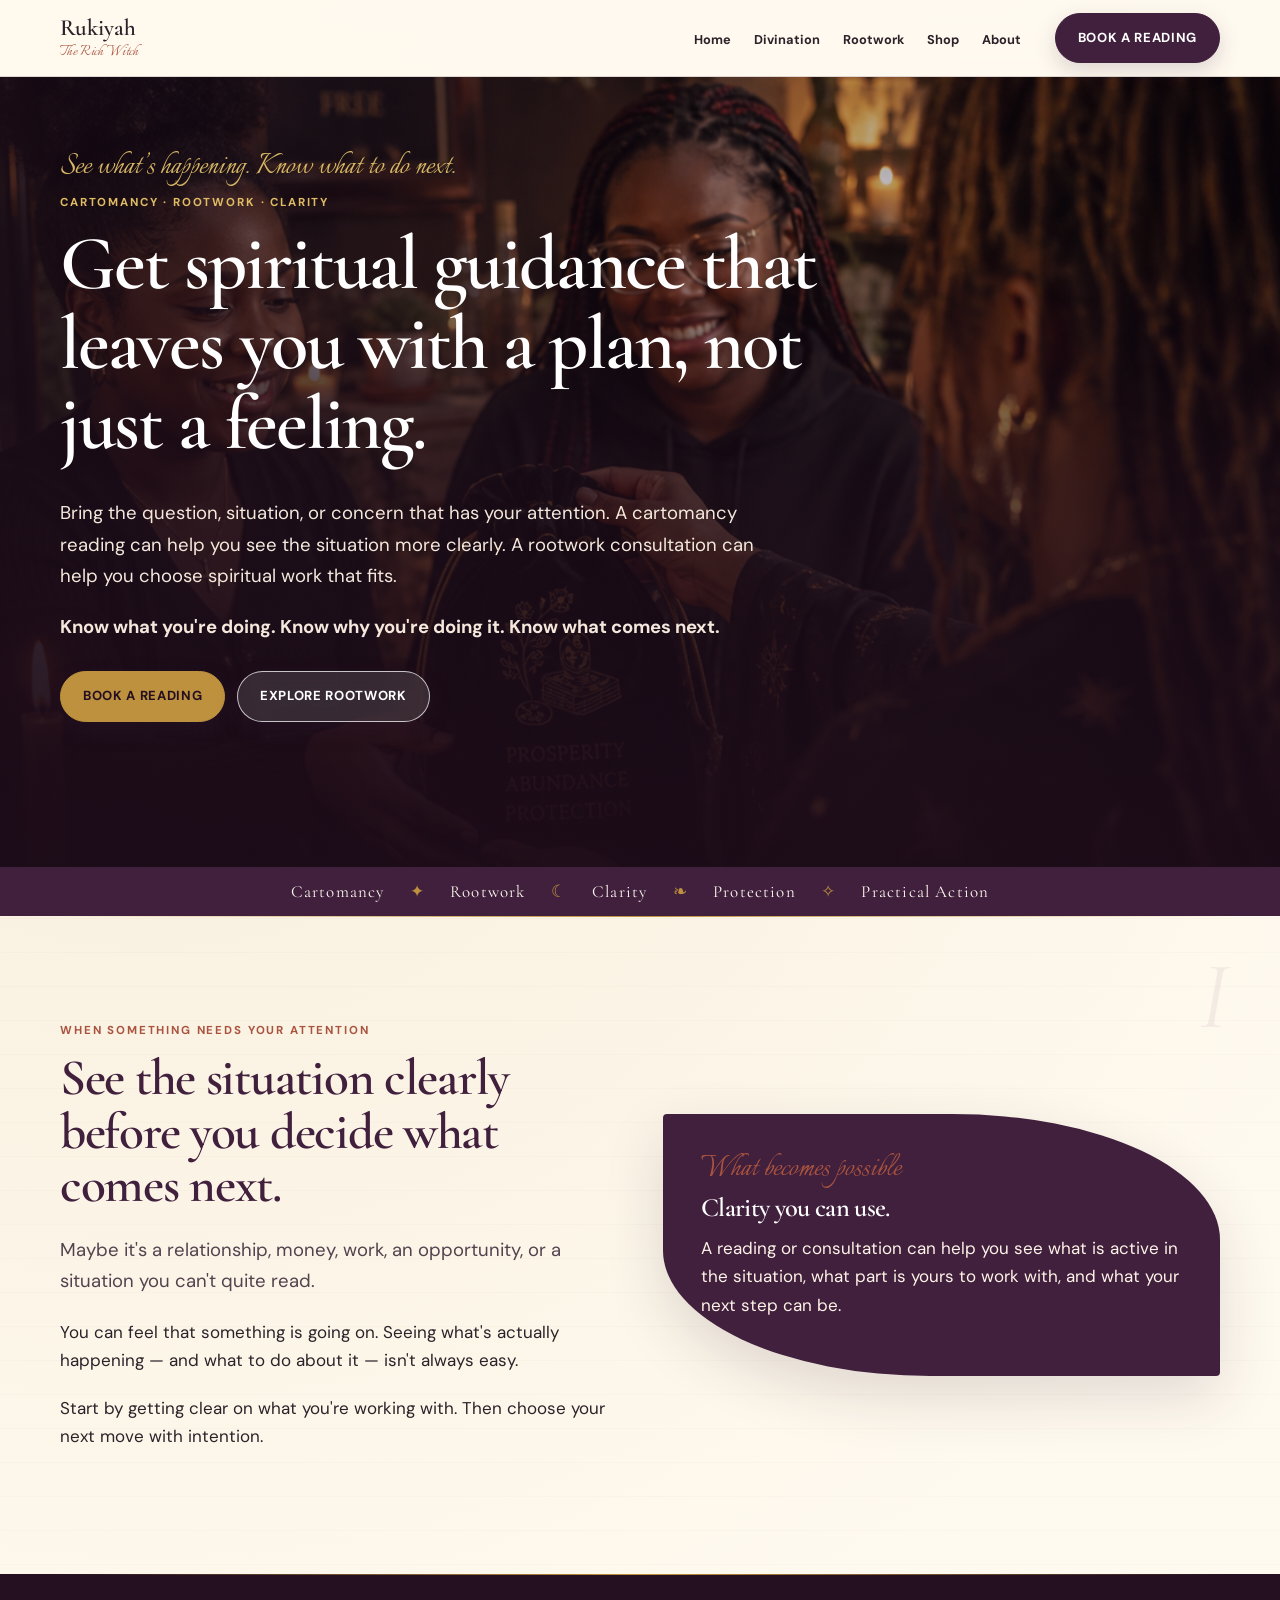
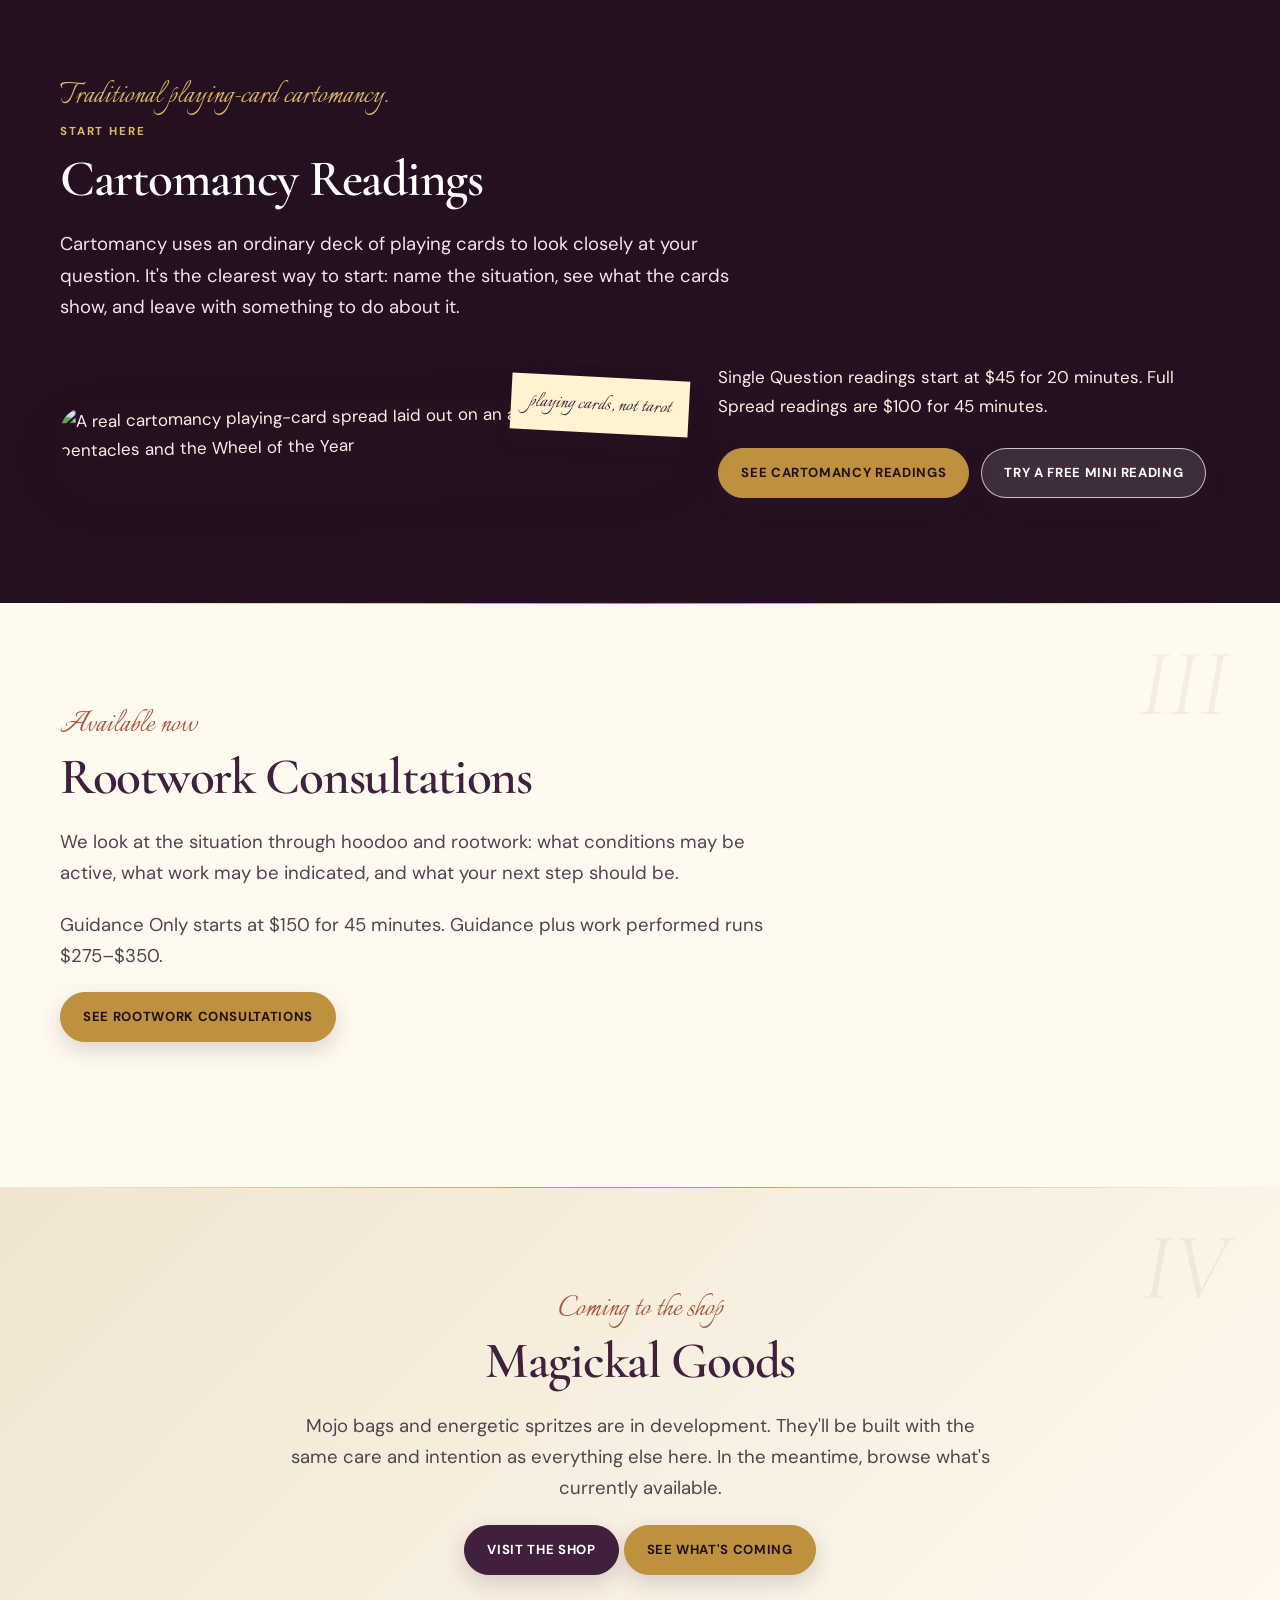
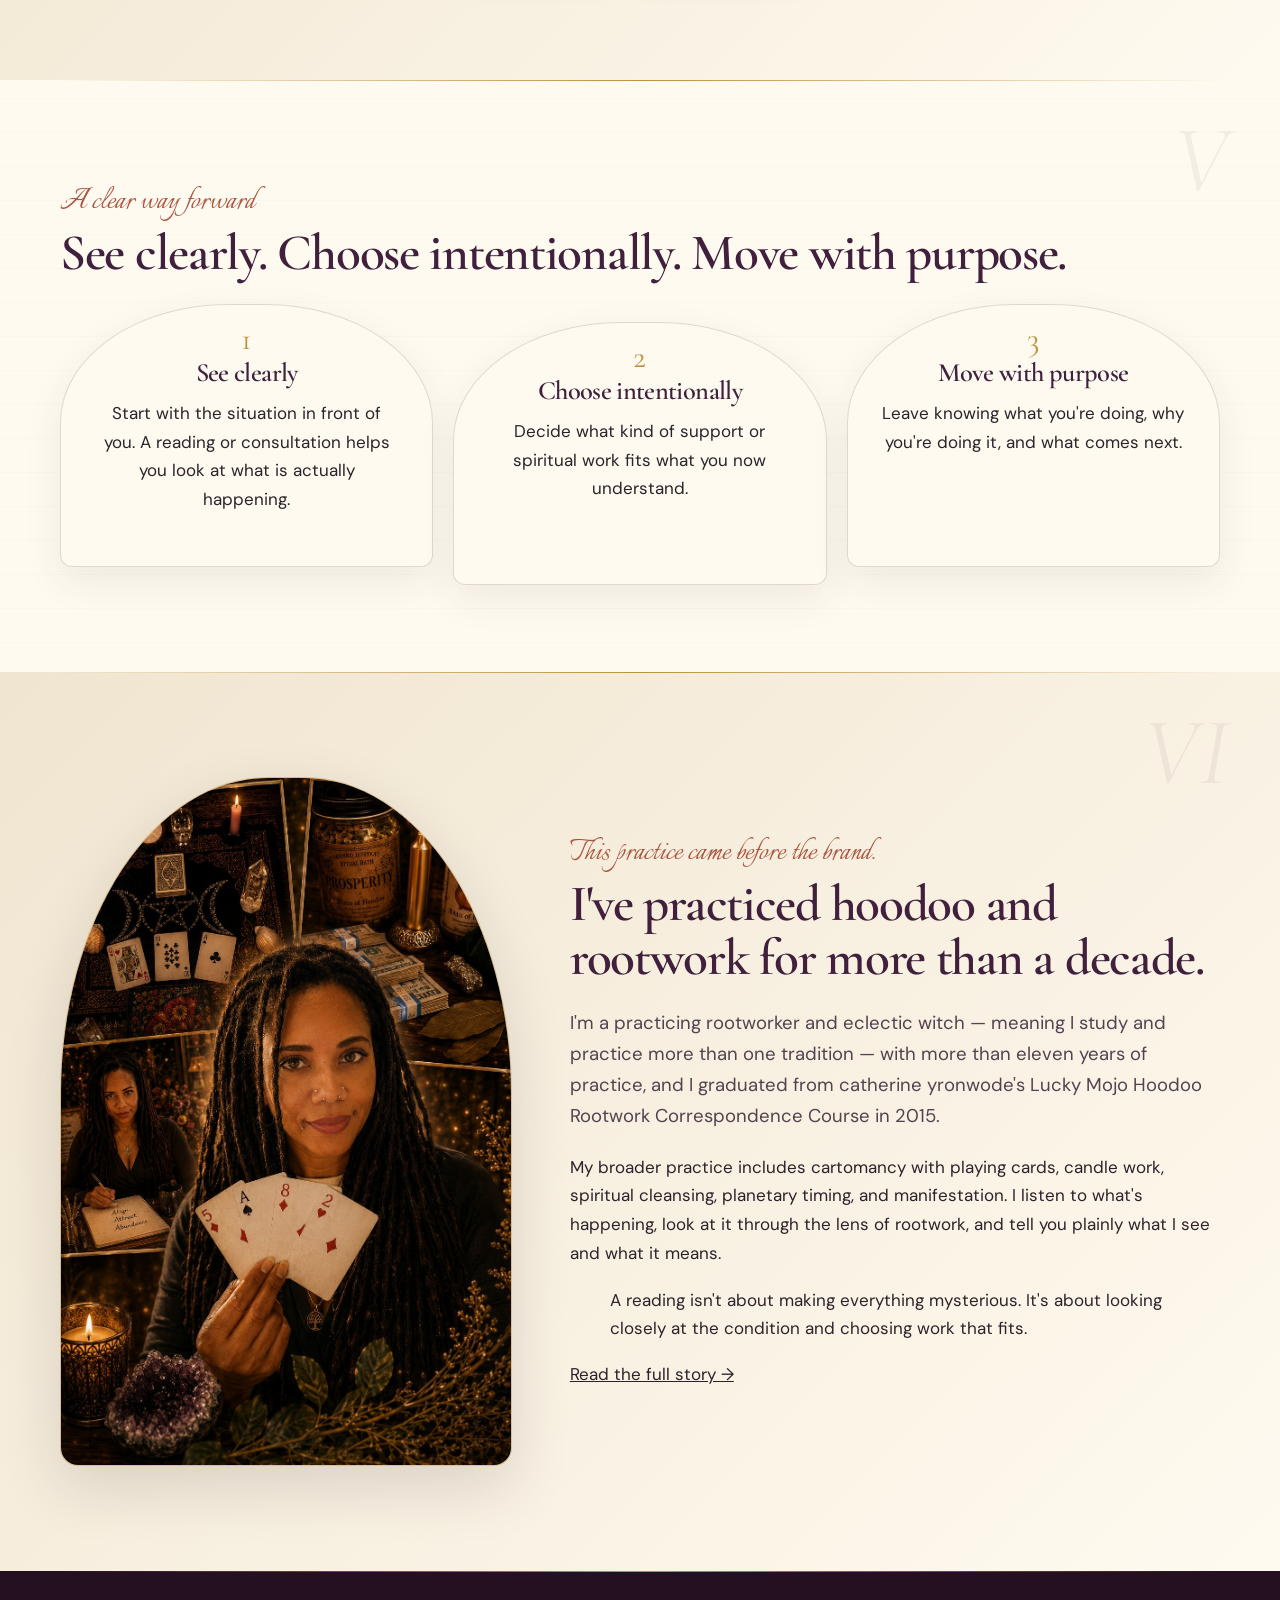
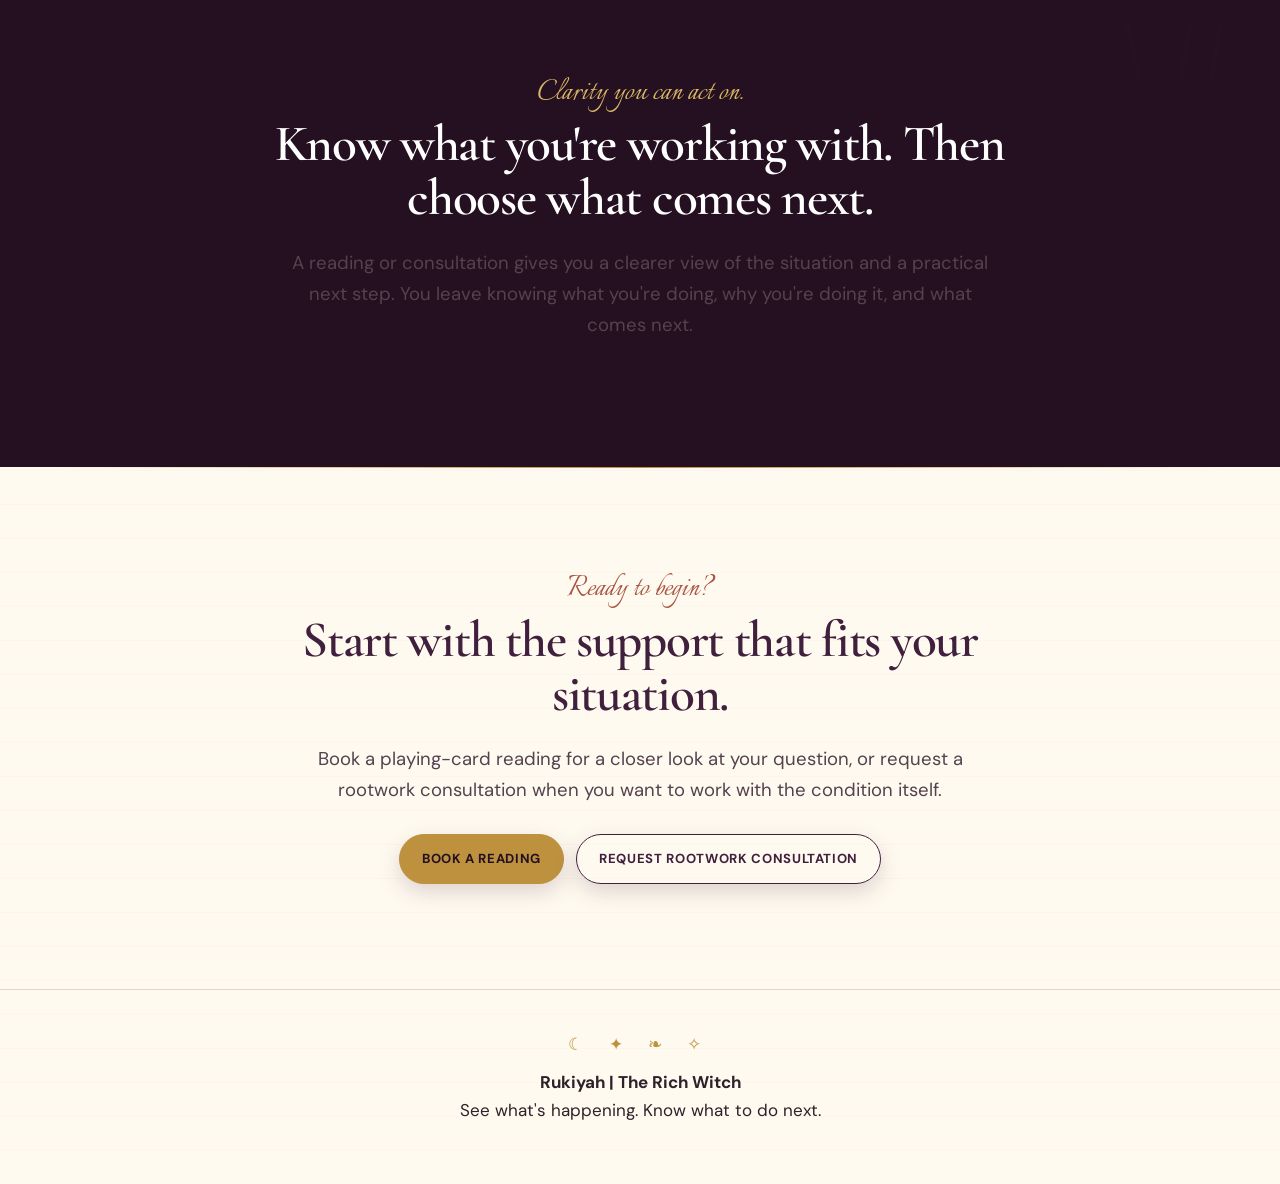
==== commit 546fce57: "Add files via upload" ====
--- a/index.html
+++ b/index.html
@@ -1,224 +1,25 @@
-<!doctype html>
-<html lang="en">
-<head>
-<meta charset="utf-8">
-<meta name="viewport" content="width=device-width,initial-scale=1">
-<title>Rukiyah Polk | A Safe Place to Talk About Money</title>
-<meta name="description" content="Start with a private, judgment-free Money Snapshot™ conversation. When you're ready, move into deeper pattern work and Money Behavior Strategy™.">
-<link rel="stylesheet" href="styles.css">
-</head>
-<body>
-<header class="site-header">
-  <nav class="wrap nav" aria-label="Primary navigation">
-    <a class="brand" href="index.html"><span>Rukiyah</span><em>The Rich Witch</em></a>
-    <button class="nav-toggle" aria-label="Open menu" aria-expanded="false">☰</button>
-    <ul class="navlinks">
-      <li><a href="index.html">Home</a></li>
-      <li><a href="#path">Start Here</a></li>
-      <li><a href="money-pattern-quiz.html">Money Quiz</a></li>
-      <li><a href="the-rich-witch.html">The Rich Witch</a></li>
-      <li><a href="blog.html">Resources</a></li>
-      <li><a href="#contact">Contact</a></li>
-    </ul>
-    <a class="button nav-cta" href="#snapshot">Book a Snapshot</a>
-  </nav>
-</header>
+<!doctype html><html lang="en"><head><meta charset="utf-8"><meta name="viewport" content="width=device-width,initial-scale=1"><title>The Rich Witch | Cartomancy & Rootwork with Rukiyah Polk</title><meta name="description" content="Playing-card cartomancy and rootwork consultations for people who want spiritual guidance with their feet on the ground."><link rel="stylesheet" href="styles.css"></head><body>
+<header class="site-header"><nav class="wrap nav" aria-label="Primary navigation"><a class="brand" href="index.html"><span>Rukiyah</span><em>The Rich Witch</em></a><button class="nav-toggle" aria-label="Open menu" aria-expanded="false">☰</button><ul class="navlinks"><li><a href="index.html">Home</a></li><li><a href="cartomancy.html">Divination</a></li><li><a href="rootwork.html">Rootwork</a></li><li><a href="shop.html">Shop</a></li><li><a href="about.html">About</a></li></ul><a class="button nav-cta" href="cartomancy.html">Book a Reading</a></nav></header>
+<main>
 
-<main>
-<section class="campaign-hero" id="home">
-  <img class="campaign-hero-image" src="assets/home-hero-transformation.png" alt="A diverse group of young adults celebrating financial possibility together">
-  <div class="campaign-hero-overlay"></div>
-  <div class="wrap campaign-hero-content">
-    <span class="eyebrow">A private first step for money stress</span>
-    <h1>Need somewhere safe to talk about your money?</h1>
-    <p class="lead">The Money Snapshot™ is a private 25–30 minute conversation where you can vent, tell the truth, and be heard without shame, judgment, or a lecture.</p>
-    <div class="cta-row">
-      <a class="button gold" href="#snapshot">Book Your Money Snapshot™</a>
-      <a class="button glass" href="money-pattern-quiz.html">Take the Money Pattern Quiz</a>
-    </div>
-    <ul class="hero-value">
-      <li>Private and virtual</li>
-      <li>25–30 minutes</li>
-      <li>$95 founding rate</li>
-    </ul>
-  </div>
-</section>
+<section class="witch-hero"><div class="witch-hero-image"><img src="assets/rootwork-prosperity-session.png" alt="A rootworker presenting a prosperity mojo bag to two smiling clients in a warm spiritual setting"></div><div class="witch-hero-overlay"></div><div class="wrap witch-hero-content"><span class="script gold-script">See what’s happening. Know what to do next.</span><span class="eyebrow gold-text">Cartomancy · Rootwork · Clarity</span><h1>Get spiritual guidance that leaves you with a plan, not just a feeling.</h1><p class="lead">Bring the question, situation, or concern that has your attention. A cartomancy reading can help you see the situation more clearly. A rootwork consultation can help you choose spiritual work that fits.</p><p class="lead"><strong>Know what you're doing. Know why you're doing it. Know what comes next.</strong></p><div class="cta-row"><a class="button gold" href="cartomancy.html">Book a Reading</a><a class="button glass" href="rootwork.html">Explore Rootwork</a></div></div></section>
 
-<div class="ribbon"><div>Say It Out Loud <span>✦</span> Feel Heard <span>☾</span> Name the Pattern <span>❧</span> Build What Lasts</div></div>
+<div class="ribbon"><div>Cartomancy <span>✦</span> Rootwork <span>☾</span> Clarity <span>❧</span> Protection <span>✧</span> Practical Action</div></div>
 
-<section class="chapter" id="stakes">
-  <span class="chapter-number">I</span>
-  <div class="wrap">
-  <div class="book-spread">
-    <div>
-      <span class="eyebrow">What silence can cost</span>
-      <h2>Money stress rarely stays inside your bank account.</h2>
-      <p class="lead">When you keep carrying it alone, it can take your sleep, your confidence, your relationships, and the opportunities you don’t feel ready to take.</p>
-      <p>Another month can become another year of avoiding the app, putting off the conversation, and promising yourself you’ll deal with it later. You don’t need to solve everything today, but something has to interrupt the silence.</p>
-      <p class="lead" style="font-weight:600;color:var(--plum);margin-top:22px;">See whether you recognize yourself in one of these patterns:</p>
-      <div class="pattern-board">
-        <article class="pattern" style="--r:-1deg"><span>☁</span><b>The Avoider</b><small>Distance feels safer than looking.</small></article>
-        <article class="pattern" style="--r:.5deg"><span>🔥</span><b>The Firefighter</b><small>Everything becomes urgent.</small></article>
-        <article class="pattern" style="--r:-.5deg"><span>◌</span><b>The Ghost</b><small>Someone else becomes the decider.</small></article>
-        <article class="pattern" style="--r:.75deg"><span>♡</span><b>The Over-Giver</b><small>Everyone else comes first.</small></article>
-        <article class="pattern" style="--r:-.75deg"><span>♜</span><b>The Guard</b><small>Control becomes protection.</small></article>
-      </div>
-    </div>
-    <aside class="future-note">
-      <span class="script">Picture the other side.</span>
-      <h3>You can finally exhale.</h3>
-      <p>You can tell the truth without being reduced to a number. You can feel less alone with what’s happening. And when you’re ready for more, you’ll know where to go next.</p>
-    </aside>
-  </div>
-  <div class="micro-moment"><span>You’re not broken.</span><strong>You’re protecting yourself the only way you learned how.</strong></div>
-  </div>
-</section>
+<section class="chapter"><span class="chapter-number">I</span><div class="wrap book-spread"><div><span class="eyebrow">When something needs your attention</span><h2>See the situation clearly before you decide what comes next.</h2><p class="lead">Maybe it's a relationship, money, work, an opportunity, or a situation you can't quite read.</p><p>You can feel that something is going on. Seeing what's actually happening — and what to do about it — isn't always easy.</p><p>Start by getting clear on what you're working with. Then choose your next move with intention.</p></div><aside class="future-note"><span class="script">What becomes possible</span><h3>Clarity you can use.</h3><p>A reading or consultation can help you see what is active in the situation, what part is yours to work with, and what your next step can be.</p></aside></div></section>
 
-<section id="about" class="soft chapter">
-  <span class="chapter-number">II</span>
-  <div class="wrap guide-layout">
-    <figure class="guide-photo"><img src="assets/rukiyah-professional-plum.png" alt="Rukiyah Polk, Money Behavior Strategist"></figure>
-    <div>
-      <span class="script">Hi, I’m Rukiyah.</span>
-      <h2>I know money conversations can carry years of fear, pressure, and silence.</h2>
-      <p class="lead">For more than fifteen years, I’ve helped people understand credit, money choices, and the gap between knowing what to do and being able to follow through.</p>
-      <p>I’m a Money Behavior Strategist and the creator of Money Behavior Strategy™. I won’t judge your past or rush you into a plan before you’re ready. I’ll meet you where you are, listen carefully, and help you decide what comes next.</p>
-      <div class="authority-strip">
-        <span>Certified Financial Educator</span>
-        <span>Certified Financial Health Counselor</span>
-        <span>Certified Credit Specialist</span>
-        <span>Trauma of Money Certified</span>
-      </div>
-      <div class="inline-testimonial">
-        <span class="paperclip">⌇</span>
-        <blockquote>“Fixing my credit had always been something I knew I needed to do, but I didn’t know where to start. Rukiyah helped me get on the right track with my credit and pay more attention to my finances.”</blockquote>
-        <strong>— Denise</strong>
-      </div>
-    </div>
-  </div>
-</section>
+<section id="cartomancy" class="dark chapter cartomancy-section"><span class="chapter-number">II</span><div class="wrap"><div class="section-heading narrow"><span class="script gold-script">Traditional playing-card cartomancy.</span><span class="eyebrow gold-text">Start here</span><h2>Cartomancy Readings</h2><p class="lead light-lead">Cartomancy uses an ordinary deck of playing cards to look closely at your question. It's the clearest way to start: name the situation, see what the cards show, and leave with something to do about it.</p></div><div class="cartomancy-spread"><div class="card-spread-image"><img src="assets/cartomancy-playing-card-spread.png" alt="A real cartomancy playing-card spread laid out on an altar cloth with pentacles and the Wheel of the Year"></div><div><p class="pale-lead">Single Question readings start at $45 for 20 minutes. Full Spread readings are $100 for 45 minutes.</p><div class="cta-row"><a class="button gold" href="cartomancy.html">See Cartomancy Readings</a><a class="button glass" href="mini-reading.html">Try a Free Mini Reading</a></div></div></div></div></section>
 
-<section id="path" class="chapter">
-  <span class="chapter-number">III</span>
-  <div class="wrap">
-    <div class="section-heading center narrow">
-      <span class="script">See it. Name it. Fix it.</span>
-      <h2>You don’t have to do the deepest work first.</h2>
-      <p class="lead" style="margin-inline:auto">Each step has one job, so you can begin with the level of support you’re actually ready for.</p>
-    </div>
-    <div class="journey-grid">
-      <article class="journey-card">
-        <span class="journey-word">SEE IT</span>
-        <h3>Money Snapshot™</h3>
-        <p><strong>Feel heard.</strong> A safe place to vent and tell the truth about what’s happening with your money.</p>
-        <a href="#snapshot">Begin here →</a>
-      </article>
-      <article class="journey-card">
-        <span class="journey-word">NAME IT</span>
-        <h3>Pattern Session™</h3>
-        <p><strong>Gain clarity.</strong> When you’re ready, we identify the behavior pattern influencing your money choices.</p>
-        <span class="coming-label">The next step</span>
-      </article>
-      <article class="journey-card">
-        <span class="journey-word">FIX IT</span>
-        <h3>Money Behavior Strategy™</h3>
-        <p><strong>Create change.</strong> Build practical systems and repeatable behavior that support lasting progress.</p>
-        <span class="coming-label">The deeper work</span>
-      </article>
-    </div>
-  </div>
-</section>
+<section id="rootwork" class="chapter"><span class="chapter-number">III</span><div class="wrap"><div class="section-heading narrow"><span class="script">Available now</span><h2>Rootwork Consultations</h2><p class="lead">We look at the situation through hoodoo and rootwork: what conditions may be active, what work may be indicated, and what your next step should be.</p><p class="lead">Guidance Only starts at $150 for 45 minutes. Guidance plus work performed runs $275–$350.</p><a class="button gold" href="rootwork.html">See Rootwork Consultations</a></div></div></section>
 
-<section id="snapshot" class="dark chapter">
-  <span class="chapter-number">IV</span>
-  <div class="wrap snapshot-layout">
-    <div>
-      <span class="script gold-script">Sometimes the first step is saying it out loud.</span>
-      <span class="eyebrow gold-text">25–30 minutes · private · virtual</span>
-      <h2>A safe place to vent about your money without shame.</h2>
-      <p class="lead light-lead">The Money Snapshot™ is a private conversation where you can talk openly about your money stress, fears, frustration, and financial story.</p>
-      <p>You don’t have to clean it up, explain it perfectly, or arrive ready to fix anything. I’ll listen without judging, correcting, or turning the conversation into a coaching session. You may leave with one gentle next step, but the promise is relief—not a complete financial plan.</p>
-      <div class="price-tag"><strong>$95</strong><span>Founding rate</span></div>
-      <a class="button gold" href="#contact">Book Your Money Snapshot™</a>
-      <p class="payment-note">After you request a session, you’ll receive scheduling and secure payment details.</p>
-    </div>
-    <aside class="snapshot-note">
-      <span class="script">What happens in the room?</span>
-      <ul class="check-list">
-        <li>You say what you’ve been holding in</li>
-        <li>I listen without judging or lecturing</li>
-        <li>We slow the situation down together</li>
-        <li>You decide whether you want a next step</li>
-      </ul>
-      <p><strong>You don’t have to be ready to change everything.</strong> You only have to be ready to talk.</p>
-    </aside>
-  </div>
-</section>
+<section id="goods" class="soft chapter"><span class="chapter-number">IV</span><div class="wrap narrow center"><span class="script">Coming to the shop</span><h2>Magickal Goods</h2><p class="lead" style="margin-inline:auto">Mojo bags and energetic spritzes are in development. They'll be built with the same care and intention as everything else here. In the meantime, browse what's currently available.</p><a class="button" href="https://rukiyahtherichwitch.etsy.com" target="_blank" rel="noopener">Visit the Shop</a> <a class="button gold" href="shop.html">See What's Coming</a></div></section>
 
-<section class="chapter">
-  <span class="chapter-number">V</span>
-  <div class="wrap book-spread">
-    <div>
-      <span class="eyebrow">When you’re ready to go deeper</span>
-      <h2>Knowing what to do isn’t always enough to change what you do.</h2>
-      <p class="lead">Most financial advice assumes the problem is missing information. But stress, family history, urgency, shame, and old protection habits can keep shaping decisions long after you’ve learned the “right” answer.</p>
-      <p>That’s where the Pattern Session™ and Money Behavior Strategy™ begin. First, we name what keeps repeating. Then we build a practical way forward.</p>
-      <div class="inline-testimonial">
-        <span class="paperclip">⌇</span>
-        <blockquote>“The Goal Catcher planner helped me go step by step toward my financial goals. The daily, weekly, and monthly calendar kept me focused and helped me improve my credit score.”</blockquote>
-        <strong>— Goal Catcher user</strong>
-      </div>
-      <a class="button light" href="assets/the-behavior-bridge-white-paper.pdf" target="_blank" rel="noopener">Read The Behavior Bridge™</a>
-    </div>
-    <div class="micro-moment"><span>You don’t need another tip.</span><strong>You need a way to follow through.</strong></div>
-  </div>
-</section>
+<section class="chapter"><span class="chapter-number">V</span><div class="wrap"><span class="script">A clear way forward</span><h2>See clearly. Choose intentionally. Move with purpose.</h2><div class="three plan-grid"><article class="card" data-step="1"><h3>See clearly</h3><p>Start with the situation in front of you. A reading or consultation helps you look at what is actually happening.</p></article><article class="card" data-step="2"><h3>Choose intentionally</h3><p>Decide what kind of support or spiritual work fits what you now understand.</p></article><article class="card" data-step="3"><h3>Move with purpose</h3><p>Leave knowing what you're doing, why you're doing it, and what comes next.</p></article></div></div></section>
 
-<section class="proof-chapter soft chapter">
-  <span class="chapter-number">VI</span>
-  <div class="wrap book-spread">
-    <div>
-      <span class="script">Real support creates real movement.</span>
-      <h2>Clarity can change what happens next.</h2>
-      <p class="lead">The first shift is often smaller than people expect: understanding the situation, feeling less overwhelmed, and knowing where to begin.</p>
-    </div>
-    <div class="inline-testimonial large-quote">
-      <span class="paperclip">⌇</span>
-      <blockquote>“Rukiyah helped my family obtain and analyze our credit reports, then explained what we could do to improve our scores. I highly recommend her for credit matters.”</blockquote>
-      <strong>— Omar</strong>
-    </div>
-  </div>
-</section>
+<section id="guide" class="soft chapter"><span class="chapter-number">VI</span><div class="wrap guide-layout"><figure class="guide-photo sanctuary-photo"><img src="assets/rukiyah-sanctuary.png" alt="Rukiyah holding a fanned hand of playing cards, surrounded by rootwork tools, candles, and prosperity products at her altar"></figure><div><span class="script">This practice came before the brand.</span><h2>I've practiced hoodoo and rootwork for more than a decade.</h2><p class="lead">I'm a practicing rootworker and eclectic witch — meaning I study and practice more than one tradition — with more than eleven years of practice, and I graduated from catherine yronwode's Lucky Mojo Hoodoo Rootwork Correspondence Course in 2015.</p><p>My broader practice includes cartomancy with playing cards, candle work, spiritual cleansing, planetary timing, and manifestation. I listen to what's happening, look at it through the lens of rootwork, and tell you plainly what I see and what it means.</p><blockquote class="quote">A reading isn't about making everything mysterious. It's about looking closely at the condition and choosing work that fits.</blockquote><p><a href="about.html">Read the full story →</a></p></div></div></section>
 
-<section class="lead-generator chapter">
-  <span class="chapter-number">VII</span>
-  <div class="wrap lead-generator-inner">
-    <div>
-      <span class="script">Not ready to talk yet?</span>
-      <h2>Start by discovering the pattern that sounds most like you.</h2>
-      <p class="lead">The free Money Pattern Quiz gives you language for what may be happening and a calmer place to begin.</p>
-    </div>
-    <a class="button" href="money-pattern-quiz.html">Take the Free Quiz</a>
-  </div>
-</section>
+<section class="dark chapter"><span class="chapter-number">VII</span><div class="wrap narrow center"><span class="script gold-script">Clarity you can act on.</span><h2>Know what you're working with. Then choose what comes next.</h2><p class="lead pale-lead" style="margin-inline:auto">A reading or consultation gives you a clearer view of the situation and a practical next step. You leave knowing what you're doing, why you're doing it, and what comes next.</p></div></section>
 
-<section id="contact" class="soft chapter">
-  <div class="wrap narrow center">
-    <span class="script">You don’t have to solve everything today.</span>
-    <h2>You only have to choose where to begin.</h2>
-    <p class="lead" style="margin-inline:auto">Request a Money Snapshot™ below. I’ll follow up personally with scheduling and secure payment details.</p>
-    <form class="contact-form" action="mailto:rukiyah@rukiyahpolk.com" method="post" enctype="text/plain">
-      <input type="hidden" name="subject" value="Money Snapshot Request">
-      <input name="name" aria-label="Your name" placeholder="Your name" required>
-      <input type="email" name="email" aria-label="Email address" placeholder="Email address" required>
-      <textarea name="message" aria-label="Your message" placeholder="What would you like a safe place to talk about?"></textarea>
-      <button class="button" type="submit">Request Your Money Snapshot™</button>
-    </form>
-  </div>
-</section>
-</main>
+<section id="final-cta" class="chapter"><div class="wrap narrow center"><span class="script">Ready to begin?</span><h2>Start with the support that fits your situation.</h2><p class="lead" style="margin-inline:auto">Book a playing-card reading for a closer look at your question, or request a rootwork consultation when you want to work with the condition itself.</p><div class="cta-row" style="justify-content:center"><a class="button gold" href="cartomancy.html">Book a Reading</a><a class="button light" href="rootwork.html">Request Rootwork Consultation</a></div></div></section>
 
-<footer><div class="wrap"><div class="footer-symbols">☾ ✦ ❧ ✧</div><strong>Rukiyah | The Rich Witch</strong><p>because money is rarely just about money.</p></div></footer>
-<script src="site.js"></script>
-</body>
-</html>
+</main><footer><div class="wrap"><div class="footer-symbols">☾ ✦ ❧ ✧</div><strong>Rukiyah | The Rich Witch</strong><p>See what's happening. Know what to do next.</p></div></footer><script src="site.js"></script></body></html>
--- a/styles.css
+++ b/styles.css
@@ -1,24 +1,29 @@
 @import url('https://fonts.googleapis.com/css2?family=Cormorant+Garamond:ital,wght@0,500;0,600;1,500&family=DM+Sans:wght@400;500;600&family=Italianno&display=swap');
 :root{--paper:#fffaf0;--parchment:#f1e6d1;--ink:#2c222a;--plum:#40203d;--plum2:#241020;--gold:#bd913e;--moss:#526b55;--clay:#aa543f;--line:rgba(64,32,61,.16);--shadow:0 22px 60px rgba(48,27,43,.14);--max:1160px}
-*{box-sizing:border-box}html{scroll-behavior:smooth}body{margin:0;color:var(--ink);background:var(--paper);font:17px/1.68 'DM Sans',sans-serif;background-image:radial-gradient(circle at 12% 8%,rgba(189,145,62,.12),transparent 24%),linear-gradient(rgba(96,70,49,.025) 1px,transparent 1px);background-size:auto,100% 34px}img{max-width:100%;display:block}a{color:inherit}h1,h2,h3{font-family:'Cormorant Garamond',serif;color:var(--plum);line-height:1.04;margin:0 0 .45em;font-weight:600;letter-spacing:-.025em}h1{font-size:clamp(3.15rem,6vw,6.4rem)}h2{font-size:clamp(2.35rem,4vw,4.2rem)}h3{font-size:1.65rem}p{margin:0 0 1.1em}.wrap{width:min(var(--max),calc(100% - 44px));margin:auto}.narrow{max-width:820px}.center{text-align:center}.lead{font-size:1.16rem;max-width:720px;color:#53434f}.eyebrow{display:block;font-size:.72rem;letter-spacing:.16em;text-transform:uppercase;color:var(--clay);font-weight:700;margin-bottom:12px}.script{font:2.15rem/1 'Italianno',cursive;color:var(--clay);display:block;margin-bottom:8px}.button{display:inline-flex;align-items:center;justify-content:center;padding:13px 22px;border:1px solid var(--plum);background:var(--plum);color:#fff;border-radius:999px;text-decoration:none;font-weight:700;font-size:.82rem;letter-spacing:.05em;text-transform:uppercase;box-shadow:0 8px 22px rgba(64,32,61,.18);transition:.2s}.button:hover{transform:translateY(-2px)}.button.light{background:transparent;color:var(--plum)}.button.gold{background:var(--gold);border-color:var(--gold);color:var(--plum2)}.cta-row{display:flex;gap:12px;flex-wrap:wrap;margin-top:28px}.site-header{position:sticky;top:0;z-index:50;background:rgba(255,250,240,.9);backdrop-filter:blur(14px);border-bottom:1px solid var(--line)}.nav{min-height:76px;display:flex;align-items:center;gap:24px}.brand{text-decoration:none;display:grid;line-height:1}.brand span{font:1.45rem 'Cormorant Garamond';font-weight:600}.brand em{font:.66rem 'DM Sans';letter-spacing:.17em;text-transform:uppercase;color:var(--clay);font-style:normal}.navlinks{display:flex;gap:23px;list-style:none;margin:0 0 0 auto;padding:0}.navlinks a{text-decoration:none;font-size:.8rem;font-weight:700}.nav-toggle{display:none;background:none;border:0;font-size:1.4rem}.nav-cta{margin-left:10px}section{padding:105px 0;position:relative}.chapter{overflow:hidden}.chapter:before{content:'';position:absolute;left:4%;right:4%;top:0;height:1px;background:linear-gradient(90deg,transparent,var(--gold),transparent)}.chapter-number{position:absolute;right:4%;top:22px;font:italic 6rem 'Cormorant Garamond';color:rgba(64,32,61,.06)}
+body.theme-money{--plum:#1b4332;--plum2:#0f2a20;--gold:#bd913e;--moss:#5b7a63;--clay:#a8672c;--line:rgba(27,67,50,.16);--shadow:0 22px 60px rgba(15,42,32,.14)}
+*{box-sizing:border-box}html{scroll-behavior:smooth;overflow-x:hidden}body{margin:0;color:var(--ink);background:var(--paper);font:17px/1.68 'DM Sans',sans-serif;background-image:radial-gradient(circle at 12% 8%,rgba(189,145,62,.12),transparent 24%),linear-gradient(rgba(96,70,49,.025) 1px,transparent 1px);background-size:auto,100% 34px;overflow-x:hidden}img{max-width:100%;display:block}a{color:inherit}h1,h2,h3{font-family:'Cormorant Garamond',serif;color:var(--plum);line-height:1.04;margin:0 0 .45em;font-weight:600;letter-spacing:-.025em}h1{font-size:clamp(3.15rem,6vw,6.4rem)}h2{font-size:clamp(2.35rem,4vw,4.2rem)}h3{font-size:1.65rem}p{margin:0 0 1.1em}.wrap{width:min(var(--max),calc(100% - 44px));margin:auto}.narrow{max-width:820px}.center{text-align:center}.lead{font-size:1.16rem;max-width:720px;color:#53434f}.eyebrow{display:block;font-size:.72rem;letter-spacing:.16em;text-transform:uppercase;color:var(--clay);font-weight:700;margin-bottom:12px}.script{font:2.15rem/1 'Italianno',cursive;color:var(--clay);display:block;margin-bottom:8px}.button{display:inline-flex;align-items:center;justify-content:center;padding:13px 22px;border:1px solid var(--plum);background:var(--plum);color:#fff;border-radius:999px;text-decoration:none;font-weight:700;font-size:.82rem;letter-spacing:.05em;text-transform:uppercase;box-shadow:0 8px 22px rgba(64,32,61,.18);transition:.2s}.button:hover{transform:translateY(-2px)}.button.light{background:transparent;color:var(--plum)}.button.gold{background:var(--gold);border-color:var(--gold);color:var(--plum2)}.cta-row{display:flex;gap:12px;flex-wrap:wrap;margin-top:28px}.site-header{position:sticky;top:0;z-index:50;background:rgba(255,250,240,.9);backdrop-filter:blur(14px);border-bottom:1px solid var(--line)}.nav{min-height:76px;display:flex;align-items:center;gap:24px}.brand{text-decoration:none;display:grid;line-height:1}.brand span{font:1.45rem 'Cormorant Garamond';font-weight:600}.brand em{font:1.05rem 'Italianno',cursive;letter-spacing:.02em;color:var(--clay);font-style:normal}.navlinks{display:flex;gap:23px;list-style:none;margin:0 0 0 auto;padding:0}.navlinks a{text-decoration:none;font-size:.8rem;font-weight:700}.nav-toggle{display:none;background:none;border:0;font-size:1.4rem}.nav-cta{margin-left:10px}section{padding:105px 0;position:relative}.chapter{overflow:hidden}.chapter:before{content:'';position:absolute;left:4%;right:4%;top:0;height:1px;background:linear-gradient(90deg,transparent,var(--gold),transparent)}.chapter-number{position:absolute;right:4%;top:22px;font:italic 6rem 'Cormorant Garamond';color:rgba(64,32,61,.06)}
 /* Book-like hero */
-.home-hero{padding:78px 0 95px}.hero-grid{display:grid;grid-template-columns:1.08fr .92fr;gap:70px;align-items:center}.hero-copy{position:relative}.hero-copy:before{content:'✦';position:absolute;left:-32px;top:-18px;color:var(--gold);font-size:1.5rem}.portrait-stage{position:relative;min-height:620px}.portrait-frame{position:absolute;inset:0 7% 0 0;border-radius:48% 48% 24px 24px;overflow:hidden;border:1px solid rgba(189,145,62,.55);box-shadow:var(--shadow)}.portrait-frame img{width:100%;height:100%;object-fit:cover;object-position:center 25%}.portrait-stage:before{content:'';position:absolute;width:82%;height:82%;right:0;top:5%;border:1px solid rgba(189,145,62,.35);border-radius:50%;z-index:-1}.paper-note{position:absolute;right:-10px;bottom:38px;width:235px;padding:22px 24px;background:#fff8e9;box-shadow:var(--shadow);transform:rotate(2deg);border:1px solid rgba(93,65,42,.2);z-index:2}.paper-note:before{content:'';position:absolute;top:-10px;left:50%;width:74px;height:20px;background:rgba(209,186,139,.55);transform:translateX(-50%) rotate(-3deg)}.paper-note strong{display:block;font-family:'Cormorant Garamond';font-size:1.4rem;color:var(--plum)}.ribbon{overflow:hidden;padding:14px 0;background:var(--plum);color:var(--paper);white-space:nowrap}.ribbon div{display:inline-block;min-width:100%;text-align:center;font:1.06rem 'Cormorant Garamond';letter-spacing:.07em}.ribbon span{color:var(--gold);margin:0 20px}
+.home-hero{padding:78px 0 95px}.hero-grid{display:grid;grid-template-columns:1.08fr .92fr;gap:70px;align-items:center}.hero-copy{position:relative}.hero-copy:before{content:'✦';position:absolute;left:-32px;top:-18px;color:var(--gold);font-size:1.5rem}.portrait-stage{position:relative;min-height:620px}.portrait-frame{position:absolute;inset:0 7% 0 0;border-radius:48% 48% 24px 24px;overflow:hidden;border:1px solid rgba(189,145,62,.55);box-shadow:var(--shadow)}.portrait-frame img{width:100%;height:100%;object-fit:cover;object-position:center 25%}.portrait-stage:before{content:'';position:absolute;width:82%;height:82%;right:0;top:5%;border:1px solid rgba(189,145,62,.35);border-radius:50%;z-index:-1}.paper-note{position:absolute;right:-10px;bottom:38px;width:235px;padding:22px 24px;background:#fff8e9;box-shadow:var(--shadow);transform:rotate(2deg);border:1px solid rgba(93,65,42,.2);z-index:2}.paper-note:before{content:'';position:absolute;top:-10px;left:50%;width:74px;height:20px;background:rgba(209,186,139,.55);transform:translateX(-50%) rotate(-3deg)}.paper-note strong{display:block;font-family:'Cormorant Garamond';font-size:1.4rem;color:var(--plum)}.ribbon{overflow:hidden;padding:14px 0;background:var(--plum);color:var(--paper)}.ribbon div{display:block;width:100%;text-align:center;font:1.06rem 'Cormorant Garamond';letter-spacing:.07em;white-space:normal}.ribbon span{color:var(--gold);margin:0 20px}
 /* Layered chapters */
 .book-spread{display:grid;grid-template-columns:1fr 1fr;gap:46px;align-items:center}.section-heading{margin-bottom:40px}.pattern-board{position:relative;display:grid;grid-template-columns:repeat(5,1fr);gap:14px;padding:34px 22px 44px;background:#eadfc8;box-shadow:var(--shadow);transform:rotate(-.5deg)}.pattern-board:before,.pattern-board:after{content:'';position:absolute;width:90px;height:22px;background:rgba(211,188,142,.65);top:-11px}.pattern-board:before{left:12%;transform:rotate(-5deg)}.pattern-board:after{right:12%;transform:rotate(4deg)}.pattern{background:var(--paper);padding:22px 14px;text-align:center;border:1px solid var(--line);box-shadow:0 8px 20px rgba(57,37,49,.08);transform:rotate(var(--r,0deg))}.pattern:nth-child(1){--r:-2deg}.pattern:nth-child(2){--r:1deg}.pattern:nth-child(3){--r:-1deg}.pattern:nth-child(4){--r:2deg}.pattern:nth-child(5){--r:-1.5deg}.pattern span{display:block;font-size:1.6rem}.pattern b{display:block;font-family:'Cormorant Garamond';font-size:1.25rem;color:var(--plum)}.pattern small{display:block;line-height:1.4;color:#665863}.stakes-panel{display:grid;grid-template-columns:1fr 1fr;gap:0;margin-top:35px;border:1px solid var(--line);box-shadow:var(--shadow)}.stakes-panel>div{padding:36px;background:var(--paper)}.stakes-panel .success-side{background:var(--plum);color:#f8efe4}.stakes-panel .success-side h3{color:#fff}.soft{background:linear-gradient(135deg,#f0e5d0,#fffaf0)}.three{display:grid;grid-template-columns:repeat(3,1fr);gap:20px}.card{padding:34px;background:rgba(255,250,240,.9);border:1px solid var(--line);box-shadow:0 14px 38px rgba(52,34,46,.08);position:relative}.card:nth-child(2){transform:translateY(18px)}.card-number{font:italic 2.3rem 'Cormorant Garamond';color:var(--gold)}.margin-note{padding:24px 26px;background:#fff4cf;border-left:4px solid var(--clay);box-shadow:0 12px 30px rgba(52,34,46,.1);transform:rotate(-1deg)}.quote-page blockquote{font:italic 2.1rem/1.35 'Cormorant Garamond';color:var(--plum);margin:28px 0;padding:30px;border-top:1px solid var(--gold);border-bottom:1px solid var(--gold)}.hierarchy{display:flex;gap:8px;flex-wrap:wrap;align-items:center}.hierarchy span{border:1px solid var(--line);padding:8px 12px;border-radius:999px;font-size:.75rem;font-weight:700}.hierarchy i{color:var(--gold)}.plan-grid .card{border-radius:45% 45% 12px 12px;padding-top:55px;text-align:center}.plan-grid .card:before{content:attr(data-step);position:absolute;top:14px;left:50%;transform:translateX(-50%);font:2rem 'Cormorant Garamond';color:var(--gold)}.dark{background:var(--plum2);color:#f8efe4}.dark h2,.dark h3{color:#fff}.service-grid{display:grid;grid-template-columns:1fr 1fr;gap:55px;align-items:center}.service-panel{padding:38px;background:rgba(255,255,255,.07);border:1px solid rgba(255,255,255,.18);box-shadow:0 20px 50px rgba(0,0,0,.22);transform:rotate(.7deg)}.price-tag{display:flex;gap:12px;align-items:baseline;margin:22px 0}.price-tag strong{font:3.3rem 'Cormorant Garamond';color:var(--gold)}.price-tag span{text-transform:uppercase;letter-spacing:.12em;font-size:.72rem}.check-list{list-style:none;padding:0}.check-list li{padding:10px 0;border-bottom:1px solid rgba(255,255,255,.14)}.check-list li:before{content:'✦';color:var(--gold);margin-right:10px}.contact-form{display:grid;gap:13px;margin-top:30px}.contact-form input,.contact-form textarea,.contact-form select{width:100%;padding:15px 17px;border:1px solid var(--line);background:rgba(255,250,240,.9);font:inherit;border-radius:3px}.contact-form textarea{min-height:135px}.contact-form button{justify-self:start;border:0}
 /* Rich Witch */
-.witch-hero{min-height:790px;padding:0;display:grid;align-items:end;overflow:hidden}.witch-hero-image,.witch-hero-overlay{position:absolute;inset:0}.witch-hero-image img{width:100%;height:100%;object-fit:cover;object-position:center 30%}.witch-hero-overlay{background:linear-gradient(0deg,rgba(28,12,25,.94) 0%,rgba(28,12,25,.55) 43%,rgba(28,12,25,.12) 80%),linear-gradient(90deg,rgba(28,12,25,.55),transparent 65%)}.witch-hero-content{position:relative;z-index:2;color:#fff;padding-bottom:72px}.witch-hero-content h1{color:#fff;max-width:840px}.witch-hero-content .lead{color:#f4e8dc}.torn-panel{background:var(--paper);padding:45px;box-shadow:var(--shadow);clip-path:polygon(0 2%,5% 0,11% 2%,17% 0,23% 2%,30% 0,37% 2%,44% 0,51% 2%,58% 0,66% 2%,73% 0,81% 2%,88% 0,95% 2%,100% 0,100% 98%,94% 100%,86% 98%,78% 100%,70% 98%,62% 100%,54% 98%,46% 100%,38% 98%,30% 100%,22% 98%,14% 100%,6% 98%,0 100%)}.oracle-note{padding:38px;border-radius:50% 50% 16px 16px;background:#efe3c8;border:1px solid rgba(189,145,62,.5);text-align:center}.offer-grid{display:grid;grid-template-columns:1fr 1fr;gap:22px}.offer-card{padding:38px;border:1px solid rgba(255,255,255,.17);background:rgba(255,255,255,.07);box-shadow:0 18px 46px rgba(0,0,0,.2)}.offer-card.featured{background:var(--paper);color:var(--ink);transform:translateY(-16px)}.offer-card.featured h3{color:var(--plum)}.bundle-offer{margin-top:24px;padding:30px;display:grid;grid-template-columns:1fr auto;gap:25px;align-items:center;border:1px solid rgba(255,255,255,.18);background:rgba(189,145,62,.11)}.bundle-price strong{font:2.8rem 'Cormorant Garamond';color:var(--gold);display:block}.cartomancy-spread{display:grid;grid-template-columns:1.1fr .9fr;gap:45px;align-items:center}.card-spread-image{position:relative}.card-spread-image img{border-radius:26px;box-shadow:var(--shadow);transform:rotate(-1deg)}.card-spread-image:after{content:'playing cards, not tarot';position:absolute;right:-16px;bottom:26px;background:#fff4cf;padding:13px 18px;font:1.5rem 'Italianno';color:var(--plum);transform:rotate(3deg);box-shadow:0 10px 25px rgba(45,30,41,.14)}.altar-grid{display:grid;grid-template-columns:repeat(2,1fr);gap:22px}.altar{padding:38px;background:rgba(255,250,240,.8);border:1px solid rgba(189,145,62,.35);box-shadow:0 14px 38px rgba(50,33,44,.08);position:relative;min-height:260px}.altar:nth-child(odd){transform:rotate(-.5deg)}.altar:nth-child(even){transform:rotate(.5deg)}.altar-symbol{font-size:1.8rem}
+.witch-hero{min-height:790px;padding:0;display:grid;align-items:end;overflow:hidden}.witch-hero-image,.witch-hero-overlay{position:absolute;inset:0}.witch-hero-image img{width:100%;height:100%;object-fit:cover;object-position:center 30%}.witch-hero-overlay{background:linear-gradient(0deg,rgba(28,12,25,.96) 0%,rgba(28,12,25,.72) 46%,rgba(28,12,25,.3) 80%),linear-gradient(90deg,rgba(28,12,25,.6),transparent 65%)}.witch-hero-content{position:relative;z-index:2;color:#fff;padding-bottom:72px}.witch-hero-content h1{color:#fff;max-width:840px}.witch-hero-content .lead{color:#f4e8dc}.torn-panel{background:var(--paper);padding:45px;box-shadow:var(--shadow);clip-path:polygon(0 2%,5% 0,11% 2%,17% 0,23% 2%,30% 0,37% 2%,44% 0,51% 2%,58% 0,66% 2%,73% 0,81% 2%,88% 0,95% 2%,100% 0,100% 98%,94% 100%,86% 98%,78% 100%,70% 98%,62% 100%,54% 98%,46% 100%,38% 98%,30% 100%,22% 98%,14% 100%,6% 98%,0 100%)}.oracle-note{padding:38px;border-radius:50% 50% 16px 16px;background:#efe3c8;border:1px solid rgba(189,145,62,.5);text-align:center}.offer-grid{display:grid;grid-template-columns:1fr 1fr;gap:22px}.offer-card{padding:38px;border:1px solid rgba(255,255,255,.17);background:rgba(255,255,255,.07);box-shadow:0 18px 46px rgba(0,0,0,.2)}.offer-card.featured{background:var(--paper);color:var(--ink);transform:translateY(-16px)}.offer-card.featured h3{color:var(--plum)}.bundle-offer{margin-top:24px;padding:30px;display:grid;grid-template-columns:1fr auto;gap:25px;align-items:center;border:1px solid rgba(255,255,255,.18);background:rgba(189,145,62,.11)}.bundle-price strong{font:2.8rem 'Cormorant Garamond';color:var(--gold);display:block}.cartomancy-spread{display:grid;grid-template-columns:1.1fr .9fr;gap:45px;align-items:center}.card-spread-image{position:relative}.card-spread-image img{border-radius:26px;box-shadow:var(--shadow);transform:rotate(-1deg)}.card-spread-image:after{content:'playing cards, not tarot';position:absolute;right:-16px;bottom:26px;background:#fff4cf;padding:13px 18px;font:1.5rem 'Italianno';color:var(--plum);transform:rotate(3deg);box-shadow:0 10px 25px rgba(45,30,41,.14)}.altar-grid{display:grid;grid-template-columns:repeat(2,1fr);gap:22px}.altar{padding:38px;background:rgba(255,250,240,.8);border:1px solid rgba(189,145,62,.35);box-shadow:0 14px 38px rgba(50,33,44,.08);position:relative;min-height:260px}.altar:nth-child(odd){transform:rotate(-.5deg)}.altar:nth-child(even){transform:rotate(.5deg)}.altar-symbol{font-size:1.8rem}
 /* Blog */.subhero{text-align:center;padding:90px 0 60px}.subhero .lead{margin:auto}.muted{color:var(--moss)}footer{padding:40px 0;text-align:center;border-top:1px solid var(--line)}.footer-symbols{color:var(--gold);letter-spacing:.6em;margin-bottom:9px}
 .reveal{opacity:0;transform:translateY(20px);transition:.75s}.reveal.visible{opacity:1;transform:none}
-@media(max-width:980px){.hero-grid,.book-spread,.service-grid,.cartomancy-spread{grid-template-columns:1fr}.portrait-stage{min-height:570px}.pattern-board{grid-template-columns:repeat(2,1fr)}.pattern-board .pattern:last-child{grid-column:1/-1}.three,.offer-grid{grid-template-columns:1fr}.card:nth-child(2),.offer-card.featured{transform:none}.navlinks{position:fixed;left:0;right:0;top:76px;display:none;flex-direction:column;background:var(--paper);padding:20px;border-bottom:1px solid var(--line)}.navlinks.open{display:flex}.nav-toggle{display:block;margin-left:auto}.nav-cta{display:none}.witch-hero-overlay{background:linear-gradient(0deg,rgba(28,12,25,.92),rgba(28,12,25,.22))}.bundle-offer{grid-template-columns:1fr}.altar-grid{grid-template-columns:1fr}}
+@media(max-width:980px){.hero-grid,.book-spread,.service-grid,.cartomancy-spread{grid-template-columns:1fr}.portrait-stage{min-height:570px}.pattern-board{grid-template-columns:repeat(2,1fr)}.pattern-board .pattern:last-child{grid-column:1/-1}.three,.offer-grid{grid-template-columns:1fr}.card:nth-child(2),.offer-card.featured{transform:none}.navlinks{position:fixed;left:0;right:0;top:76px;display:none;flex-direction:column;background:var(--paper);padding:20px;border-bottom:1px solid var(--line)}.navlinks.open{display:flex}.nav-toggle{display:block;margin-left:auto}.nav-cta{display:none}.bundle-offer{grid-template-columns:1fr}.altar-grid{grid-template-columns:1fr}}
 @media(max-width:650px){body{font-size:16px}.wrap{width:min(var(--max),calc(100% - 28px))}section{padding:74px 0}h1{font-size:3.05rem}h2{font-size:2.35rem}.lead{font-size:1.04rem}.home-hero{padding-top:45px}.portrait-stage{min-height:465px}.paper-note{width:200px;padding:17px;right:0}.pattern-board{grid-template-columns:1fr}.pattern-board .pattern:last-child{grid-column:auto}.stakes-panel{grid-template-columns:1fr}.witch-hero{min-height:720px}.witch-hero-image img{object-position:58% center}.witch-hero-content{padding-bottom:54px}.witch-hero-content h1{font-size:3.2rem}.torn-panel{padding:30px}.card-spread-image:after{right:0;font-size:1.2rem}.altar-grid{grid-template-columns:1fr}.cta-row{flex-direction:column}.button{width:100%}.nav{min-height:70px}.navlinks{top:70px}}
 @media(prefers-reduced-motion:reduce){*{scroll-behavior:auto!important;animation:none!important;transition:none!important}.reveal{opacity:1;transform:none}}
 
 /* Production v1: StoryBrand + Cashvertising refinement */
-.campaign-hero{min-height:760px;padding:0;display:grid;align-items:end;overflow:hidden;color:#fff}.campaign-hero-image,.campaign-hero-overlay{position:absolute;inset:0;width:100%;height:100%}.campaign-hero-image{object-fit:cover;object-position:center 38%}.campaign-hero-overlay{background:linear-gradient(90deg,rgba(30,14,27,.9) 0%,rgba(30,14,27,.68) 48%,rgba(30,14,27,.18) 100%),linear-gradient(0deg,rgba(30,14,27,.75),transparent 65%)}.campaign-hero-content{position:relative;z-index:2;padding-bottom:72px;max-width:820px}.campaign-hero h1{color:#fff;max-width:820px}.campaign-hero .lead{color:#fff2e6;max-width:700px}.glass{background:rgba(255,255,255,.12)!important;border-color:rgba(255,255,255,.72)!important;color:#fff!important;backdrop-filter:blur(8px)}.hero-value{display:flex;gap:22px;flex-wrap:wrap;list-style:none;padding:0;margin:28px 0 0;font-size:.86rem;font-weight:700}.hero-value li:before{content:'✦';color:var(--gold);margin-right:8px}.future-note{padding:38px;background:var(--plum);color:#fff3e7;border-radius:4px 48% 4px 48%;box-shadow:var(--shadow)}.future-note h3{color:#fff}.guide-layout{display:grid;grid-template-columns:.82fr 1.18fr;gap:58px;align-items:center}.guide-photo{margin:0;overflow:hidden;border-radius:46% 46% 18px 18px;border:1px solid rgba(189,145,62,.5);box-shadow:var(--shadow);max-height:760px}.guide-photo img{width:100%;height:100%;object-fit:cover;object-position:center 20%}.sanctuary-photo{max-height:780px}.authority-strip{display:flex;flex-wrap:wrap;gap:9px;margin-top:26px}.authority-strip span{padding:8px 11px;border:1px solid var(--line);background:rgba(255,250,240,.65);font-size:.72rem;font-weight:700}.testimonial-grid{display:grid;grid-template-columns:repeat(3,1fr);gap:24px}.letter-card{position:relative;padding:34px 30px;background:#fff9e9;border:1px solid rgba(72,45,55,.18);box-shadow:var(--shadow);transform:rotate(var(--tilt,0deg))}
+.campaign-hero{min-height:760px;padding:0;display:grid;align-items:end;overflow:hidden;color:#fff}.campaign-hero-image,.campaign-hero-overlay{position:absolute;inset:0;width:100%;height:100%}.campaign-hero-image{object-fit:cover;object-position:center 38%}.campaign-hero-overlay{background:linear-gradient(90deg,rgba(30,14,27,.9) 0%,rgba(30,14,27,.68) 48%,rgba(30,14,27,.18) 100%),linear-gradient(0deg,rgba(30,14,27,.75),transparent 65%)}.campaign-hero-content{position:relative;z-index:2;padding-bottom:72px;max-width:820px}.campaign-hero h1{color:#fff;max-width:820px}.campaign-hero .lead{color:#fff2e6;max-width:700px}.glass{background:rgba(255,255,255,.12)!important;border-color:rgba(255,255,255,.72)!important;color:#fff!important;backdrop-filter:blur(8px)}.hero-value{display:flex;gap:22px;flex-wrap:wrap;list-style:none;padding:0;margin:28px 0 0;font-size:.86rem;font-weight:700}.hero-value li:before{content:'✦';color:var(--gold);margin-right:8px}.future-note{padding:38px;background:var(--plum);color:#fff3e7;border-radius:4px 48% 4px 48%;box-shadow:var(--shadow)}.future-note h3{color:#fff}.guide-layout{display:grid;grid-template-columns:.82fr 1.18fr;gap:58px;align-items:center}.guide-photo{margin:0;overflow:hidden;border-radius:46% 46% 18px 18px;border:1px solid rgba(189,145,62,.5);box-shadow:var(--shadow);max-height:760px}
+.guide-compact{display:flex;align-items:center;gap:24px;max-width:640px;margin:0 auto}
+.guide-compact-photo{flex-shrink:0;width:84px;height:84px;border-radius:50%;overflow:hidden;border:2px solid var(--gold)}
+.guide-compact-photo img{width:100%;height:100%;object-fit:cover;object-position:center 22%}
+.guide-compact p{margin:0}.guide-photo img{width:100%;height:100%;object-fit:cover;object-position:center 20%}.sanctuary-photo{max-height:780px}.authority-strip{display:flex;flex-wrap:wrap;gap:9px;margin-top:26px}.authority-strip span{padding:8px 11px;border:1px solid var(--line);background:rgba(255,250,240,.65);font-size:.72rem;font-weight:700}.testimonial-grid{display:grid;grid-template-columns:repeat(3,1fr);gap:24px}.letter-card{position:relative;padding:34px 30px;background:#fff9e9;border:1px solid rgba(72,45,55,.18);box-shadow:var(--shadow);transform:rotate(var(--tilt,0deg))}
 .inline-testimonial{position:relative;margin-top:22px;padding:22px 26px;background:rgba(255,250,240,.7);border-left:3px solid var(--gold)}
 .inline-testimonial blockquote{margin:0 0 10px;font:italic 1.1rem/1.5 'Cormorant Garamond';color:#463541}
 .inline-testimonial strong{font-size:.82rem;color:var(--plum)}
-.inline-testimonial .paperclip{position:absolute;right:16px;top:-11px;font-size:1.5rem;color:var(--gold)}.letter-card:nth-child(1){--tilt:-1deg}.letter-card:nth-child(2){--tilt:1deg}.letter-card:nth-child(3){--tilt:-.5deg}.letter-card blockquote{margin:0 0 20px;font:italic 1.25rem/1.5 'Cormorant Garamond';color:#463541}.paperclip{position:absolute;right:22px;top:-13px;font-size:2rem;color:var(--gold)}.journey-grid{display:grid;grid-template-columns:repeat(3,1fr);gap:22px}.journey-card{position:relative;padding:38px 30px 32px;background:var(--paper);border:1px solid var(--line);box-shadow:0 15px 36px rgba(44,24,38,.09)}.journey-card:nth-child(2){transform:translateY(18px)}.journey-word{display:block;font-size:.7rem;letter-spacing:.2em;color:var(--clay);font-weight:800}.journey-card a{font-weight:800;color:var(--plum)}.coming-label{display:inline-block;margin-top:9px;color:var(--gold);font-weight:800;font-size:.75rem;text-transform:uppercase;letter-spacing:.1em}.snapshot-layout{display:grid;grid-template-columns:1.15fr .85fr;gap:52px;align-items:center}.gold-script{color:#d9b866!important}.gold-text{color:#e0bd65!important}.light-lead{color:#f1e4ee!important}.snapshot-note{padding:38px;background:#f3e4bd;color:#352633;border-radius:40px 8px 40px 8px;box-shadow:0 22px 50px rgba(0,0,0,.28)}.snapshot-note .script,.snapshot-note h3{color:var(--plum)}.snapshot-note .check-list li{border-bottom:1px solid rgba(64,32,61,.16)}.micro-moment{padding:55px 30px;text-align:center;border-top:1px solid var(--gold);border-bottom:1px solid var(--gold)}.micro-moment span{display:block;font:italic 2rem 'Cormorant Garamond';color:var(--clay)}.micro-moment strong{display:block;font:600 4rem/1 'Cormorant Garamond';color:var(--plum)}.lead-generator-inner{display:flex;align-items:center;justify-content:space-between;gap:45px}.bundle-light{background:#efdcaa!important;color:#342332!important;border-color:rgba(64,32,61,.2)!important}.bundle-light h3,.bundle-light p,.bundle-light .eyebrow{color:#40203d!important}.bundle-light .bundle-price strong{color:#40203d}.bundle-light .bundle-price span{display:block;color:#5c4857;margin-bottom:12px}.practice-list{display:grid;grid-template-columns:1fr 1fr;gap:0;border:1px solid rgba(255,255,255,.15)}.practice-list article{padding:34px;border-right:1px solid rgba(255,255,255,.14);border-bottom:1px solid rgba(255,255,255,.14)}.practice-list article:nth-child(even){border-right:0}.practice-list article:nth-last-child(-n+2){border-bottom:0}.practice-list p{color:#f1e7ed}.cartomancy-section{overflow:hidden}.cartomancy-spread{overflow:visible}.card-spread-image{display:flex;justify-content:center}.card-spread-image img{width:min(100%,620px);margin:auto}.witch-hero-overlay{background:linear-gradient(0deg,rgba(28,12,25,.88) 0%,rgba(28,12,25,.5) 46%,rgba(28,12,25,.08) 82%),linear-gradient(90deg,rgba(28,12,25,.48),transparent 68%)}
+.inline-testimonial .paperclip{position:absolute;right:16px;top:-11px;font-size:1.5rem;color:var(--gold)}.letter-card:nth-child(1){--tilt:-1deg}.letter-card:nth-child(2){--tilt:1deg}.letter-card:nth-child(3){--tilt:-.5deg}.letter-card blockquote{margin:0 0 20px;font:italic 1.25rem/1.5 'Cormorant Garamond';color:#463541}.paperclip{position:absolute;right:22px;top:-13px;font-size:2rem;color:var(--gold)}.journey-grid{display:grid;grid-template-columns:repeat(3,1fr);gap:22px}.journey-card{position:relative;padding:38px 30px 32px;background:var(--paper);border:1px solid var(--line);box-shadow:0 15px 36px rgba(44,24,38,.09)}.journey-card:nth-child(2){transform:translateY(18px)}.journey-card h3{color:var(--plum)}.journey-card p{color:var(--ink)}.journey-word{display:block;font-size:.7rem;letter-spacing:.2em;color:var(--clay);font-weight:800}.journey-card a{font-weight:800;color:var(--plum)}.coming-label{display:inline-block;margin-top:9px;color:var(--gold);font-weight:800;font-size:.75rem;text-transform:uppercase;letter-spacing:.1em}.snapshot-layout{display:grid;grid-template-columns:1.15fr .85fr;gap:52px;align-items:center}.gold-script{color:#d9b866!important}.gold-text{color:#e0bd65!important}.light-lead{color:#f1e4ee!important}.snapshot-note{padding:38px;background:#f3e4bd;color:#352633;border-radius:40px 8px 40px 8px;box-shadow:0 22px 50px rgba(0,0,0,.28)}.snapshot-note .script,.snapshot-note h3{color:var(--plum)}.snapshot-note .check-list li{border-bottom:1px solid rgba(64,32,61,.16)}.micro-moment{padding:55px 30px;text-align:center;border-top:1px solid var(--gold);border-bottom:1px solid var(--gold)}.micro-moment span{display:block;font:italic 2rem 'Cormorant Garamond';color:var(--clay)}.micro-moment strong{display:block;font:600 4rem/1 'Cormorant Garamond';color:var(--plum)}.lead-generator-inner{display:flex;align-items:center;justify-content:space-between;gap:45px}.bundle-light{background:#efdcaa!important;color:#342332!important;border-color:rgba(64,32,61,.2)!important}.bundle-light h3,.bundle-light p,.bundle-light .eyebrow{color:#40203d!important}.bundle-light .bundle-price strong{color:#40203d}.bundle-light .bundle-price span{display:block;color:#5c4857;margin-bottom:12px}.practice-list{display:grid;grid-template-columns:1fr 1fr;gap:0;border:1px solid rgba(255,255,255,.15)}.practice-list article{padding:34px;border-right:1px solid rgba(255,255,255,.14);border-bottom:1px solid rgba(255,255,255,.14)}.practice-list article:nth-child(even){border-right:0}.practice-list article:nth-last-child(-n+2){border-bottom:0}.practice-list p{color:#f1e7ed}.cartomancy-section{overflow:hidden}.cartomancy-spread{overflow:visible}.card-spread-image{display:flex;justify-content:center}.card-spread-image img{width:min(100%,620px);margin:auto}
 @media(max-width:900px){.campaign-hero{min-height:820px}.campaign-hero-image{object-position:center}.campaign-hero-overlay{background:linear-gradient(0deg,rgba(30,14,27,.94) 0%,rgba(30,14,27,.68) 55%,rgba(30,14,27,.15) 100%)}.guide-layout,.snapshot-layout{grid-template-columns:1fr}.guide-photo{max-width:580px;margin:auto}.testimonial-grid,.journey-grid{grid-template-columns:1fr}.journey-card:nth-child(2){transform:none}.lead-generator-inner{display:block}.lead-generator-inner .button{margin-top:15px}.practice-list{grid-template-columns:1fr}.practice-list article,.practice-list article:nth-child(even),.practice-list article:nth-last-child(-n+2){border-right:0;border-bottom:1px solid rgba(255,255,255,.14)}.practice-list article:last-child{border-bottom:0}}
 @media(max-width:720px){body{font-size:16px}.campaign-hero{min-height:780px}.campaign-hero-content{padding-bottom:48px}.campaign-hero h1{font-size:clamp(2.8rem,12vw,4.3rem)}.hero-value{display:grid;gap:8px}.future-note{border-radius:8px}.testimonial-grid{gap:18px}.letter-card{transform:none}.micro-moment strong{font-size:3rem}.bundle-light{grid-template-columns:1fr}.card-spread-image img{width:88%;transform:rotate(-1deg);margin:0 auto}.card-spread-image:after{right:4px!important;bottom:10px!important}.witch-hero{min-height:790px}.witch-hero-image img{object-position:62% center}.witch-hero-content{padding-bottom:48px}.witch-hero-content h1{font-size:clamp(2.9rem,12vw,4.4rem)}.offer-card.featured{transform:none}}
 
@@ -45,3 +50,48 @@
   .card-spread-image:after{position:relative;display:inline-block;right:auto!important;bottom:auto!important;margin:-4px auto 12px;transform:rotate(1deg)}
   .large-quote{padding:28px 24px}
 }
+
+/* Mini Reading — card draw tool */
+.mini-reading-stage{display:flex;flex-direction:column;align-items:center;gap:26px;padding:40px 20px}
+.card-deck{position:relative;width:180px;height:260px;cursor:pointer;perspective:1200px}
+.card-deck.drawn{cursor:default}
+.card-inner{position:relative;width:100%;height:100%;transition:transform .7s cubic-bezier(.2,.8,.2,1);transform-style:preserve-3d}
+.card-deck.flipped .card-inner{transform:rotateY(180deg)}
+.card-back,.card-front{position:absolute;inset:0;backface-visibility:hidden;border-radius:14px;box-shadow:0 20px 44px rgba(44,24,38,.28);display:flex;align-items:center;justify-content:center}
+.card-back{background:linear-gradient(135deg,var(--plum),#5a2c54);border:2px solid var(--gold)}
+.card-back-pattern{width:80%;height:80%;border:1.5px solid rgba(189,145,62,.55);border-radius:8px;display:flex;align-items:center;justify-content:center;font-size:2.4rem;color:rgba(189,145,62,.6)}
+.card-front{background:var(--paper);border:2px solid var(--gold);transform:rotateY(180deg);flex-direction:column;padding:22px 16px;text-align:center}
+.card-rank{font:italic 3.2rem 'Cormorant Garamond';color:var(--ink)}
+.card-suit-symbol{font-size:2.6rem;line-height:1;margin-top:2px}
+.suit-spades{color:var(--plum)}
+.suit-clubs{color:var(--clay)}
+.suit-hearts{color:#a8342f}
+.suit-diamonds{color:var(--gold)}
+.draw-hint{font:italic 1rem 'Cormorant Garamond';color:var(--clay)}
+.reading-result{max-width:520px;text-align:center;opacity:0;transform:translateY(12px);transition:.5s}
+.reading-result.visible{opacity:1;transform:translateY(0)}
+.element-label{display:block;font-size:.72rem;letter-spacing:.18em;text-transform:uppercase;color:var(--clay);font-weight:700;margin-bottom:10px}
+.reading-prompt{font-size:1.2rem;color:var(--ink);line-height:1.6;margin-bottom:26px}
+.mini-actions{display:flex;gap:14px;flex-wrap:wrap;justify-content:center}
+
+/* Three-card mini reading layout */
+.three-card-row{display:flex;gap:22px;flex-wrap:wrap;justify-content:center;align-items:flex-start}
+.card-slot{display:flex;flex-direction:column;align-items:center;gap:10px;max-width:170px}
+.card-slot .card-deck{width:130px;height:188px}
+.card-slot .card-rank{font-size:2.2rem}
+.card-slot .card-suit-symbol{font-size:1.8rem}
+.card-position-label{font-size:.68rem;letter-spacing:.14em;text-transform:uppercase;color:var(--clay);font-weight:700;text-align:center}
+.card-result{opacity:0;transform:translateY(8px);transition:.5s;text-align:center}
+.card-result.visible{opacity:1;transform:translateY(0)}
+.card-result .element-label{display:block;font-size:.68rem;letter-spacing:.14em;text-transform:uppercase;color:var(--clay);font-weight:700;margin-bottom:6px}
+.card-result .reading-prompt-mini{font-size:.92rem;color:var(--ink);line-height:1.5}
+@media(max-width:640px){.three-card-row{flex-direction:column;align-items:center}}
+.reading-results{max-width:560px;margin:34px auto 0;display:grid;gap:22px;opacity:0;transform:translateY(12px);transition:.5s}
+.reading-results.visible{opacity:1;transform:translateY(0)}
+.result-block{text-align:center;padding-bottom:18px;border-bottom:1px solid rgba(64,32,61,.14)}
+.result-block:last-child{border-bottom:0;padding-bottom:0}
+
+/* Pattern observation + relational note */
+.pattern-note{max-width:520px;margin:30px auto 0;text-align:center;opacity:0;transform:translateY(10px);transition:.5s}
+.pattern-note.visible{opacity:1;transform:translateY(0)}
+.pattern-note .pattern-text{font-size:1.05rem;color:var(--ink);line-height:1.6;margin-bottom:6px}
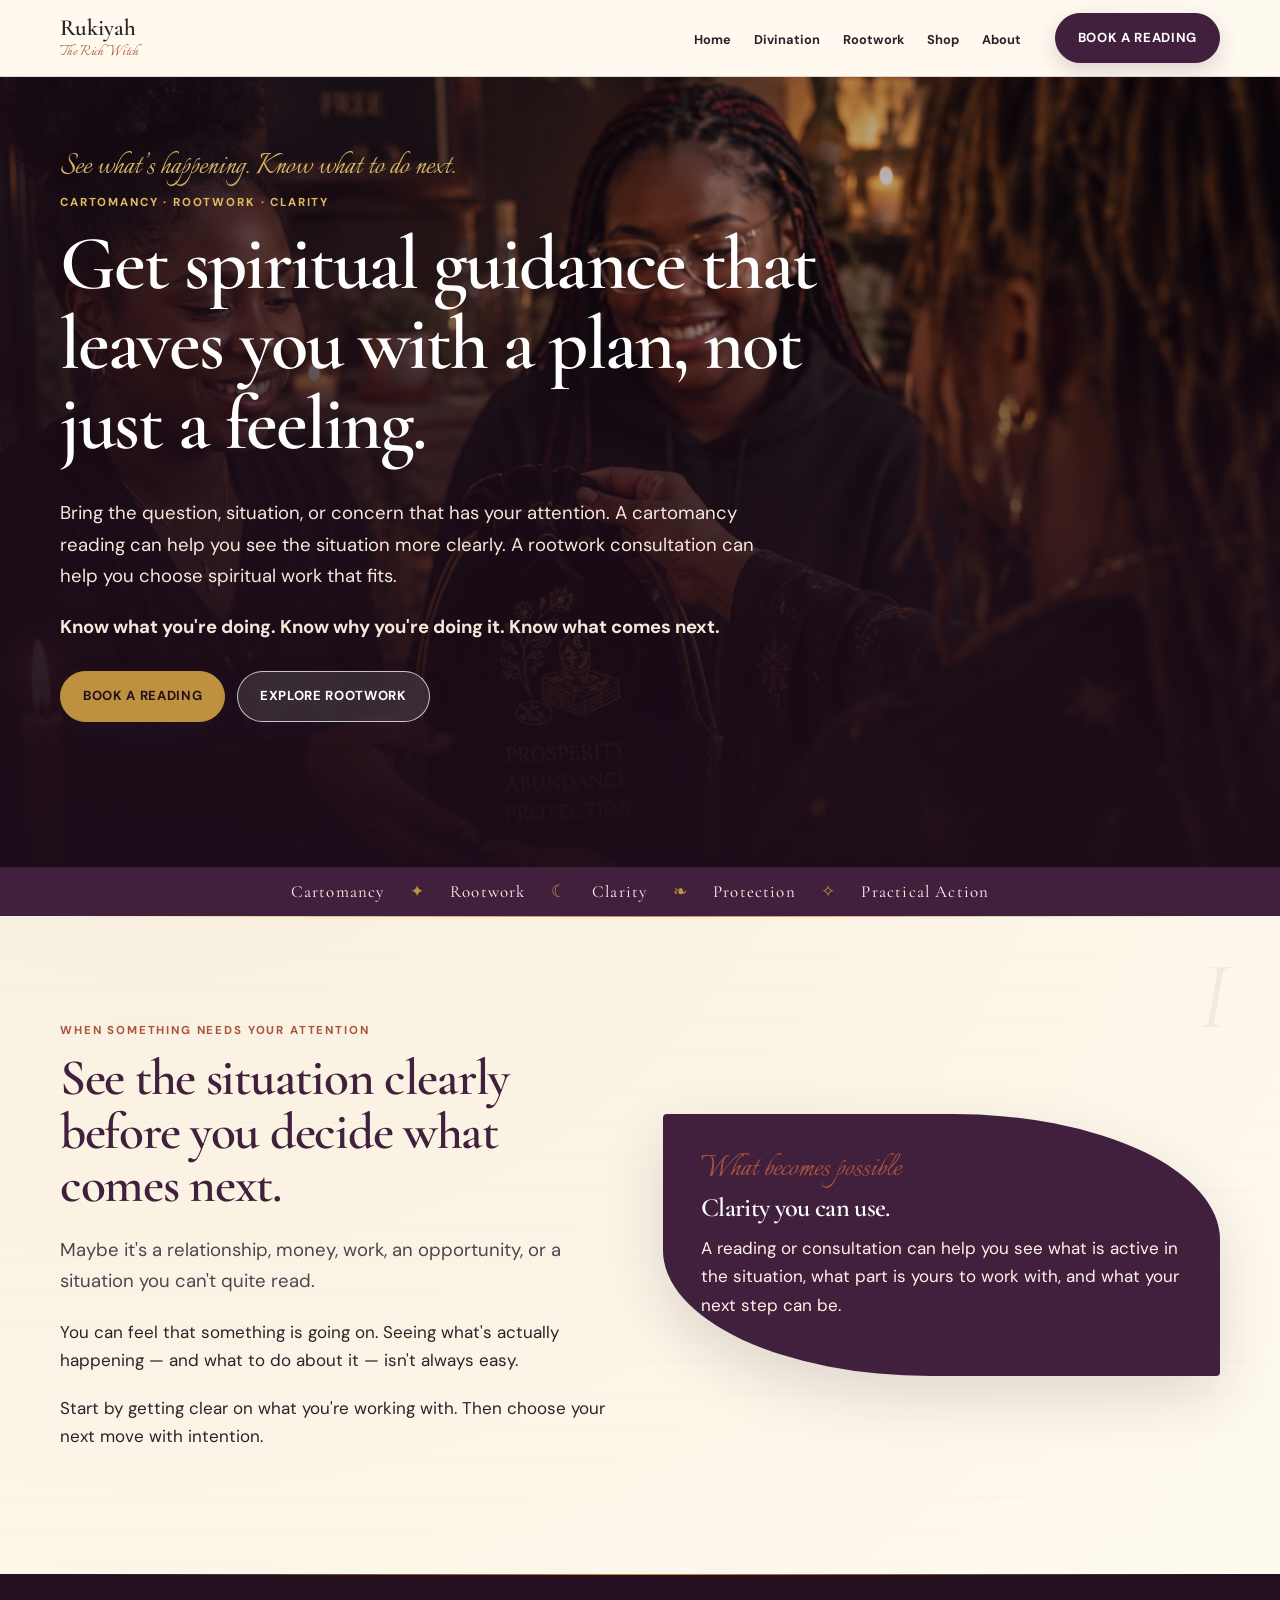
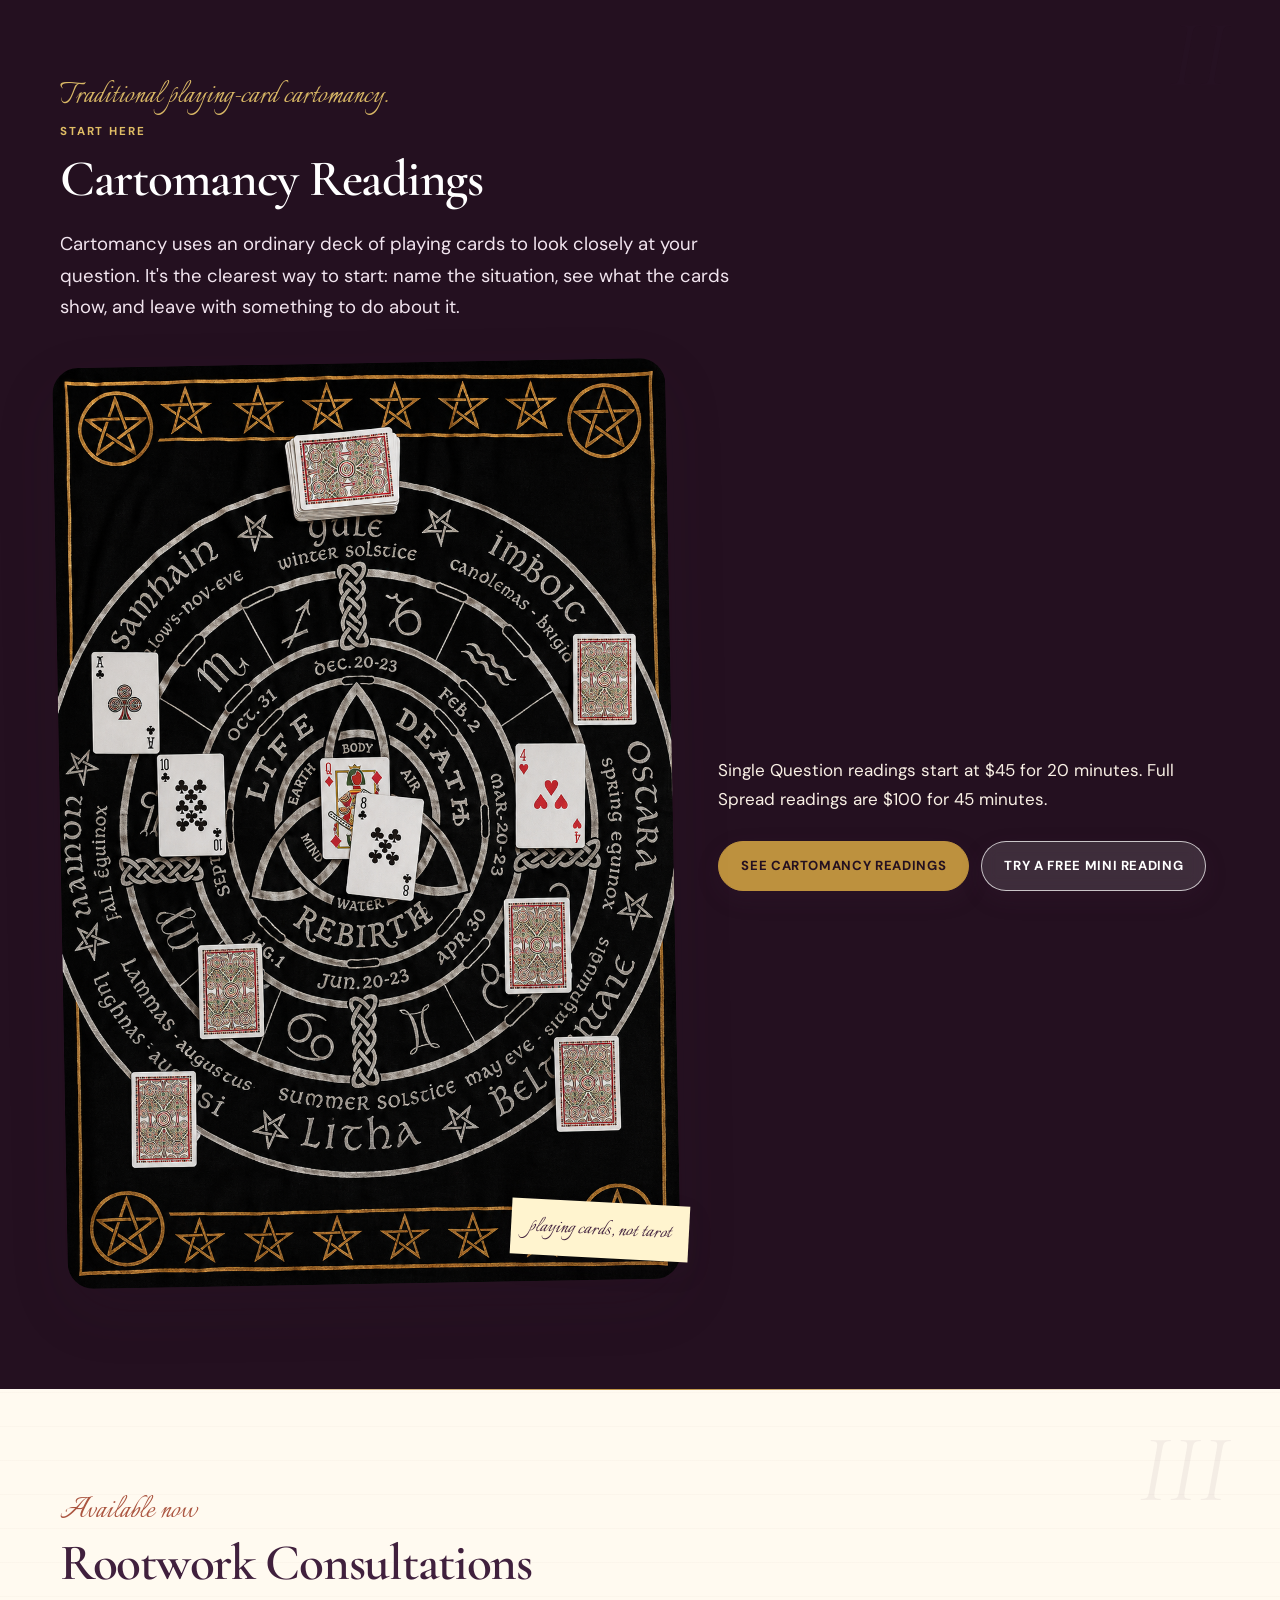
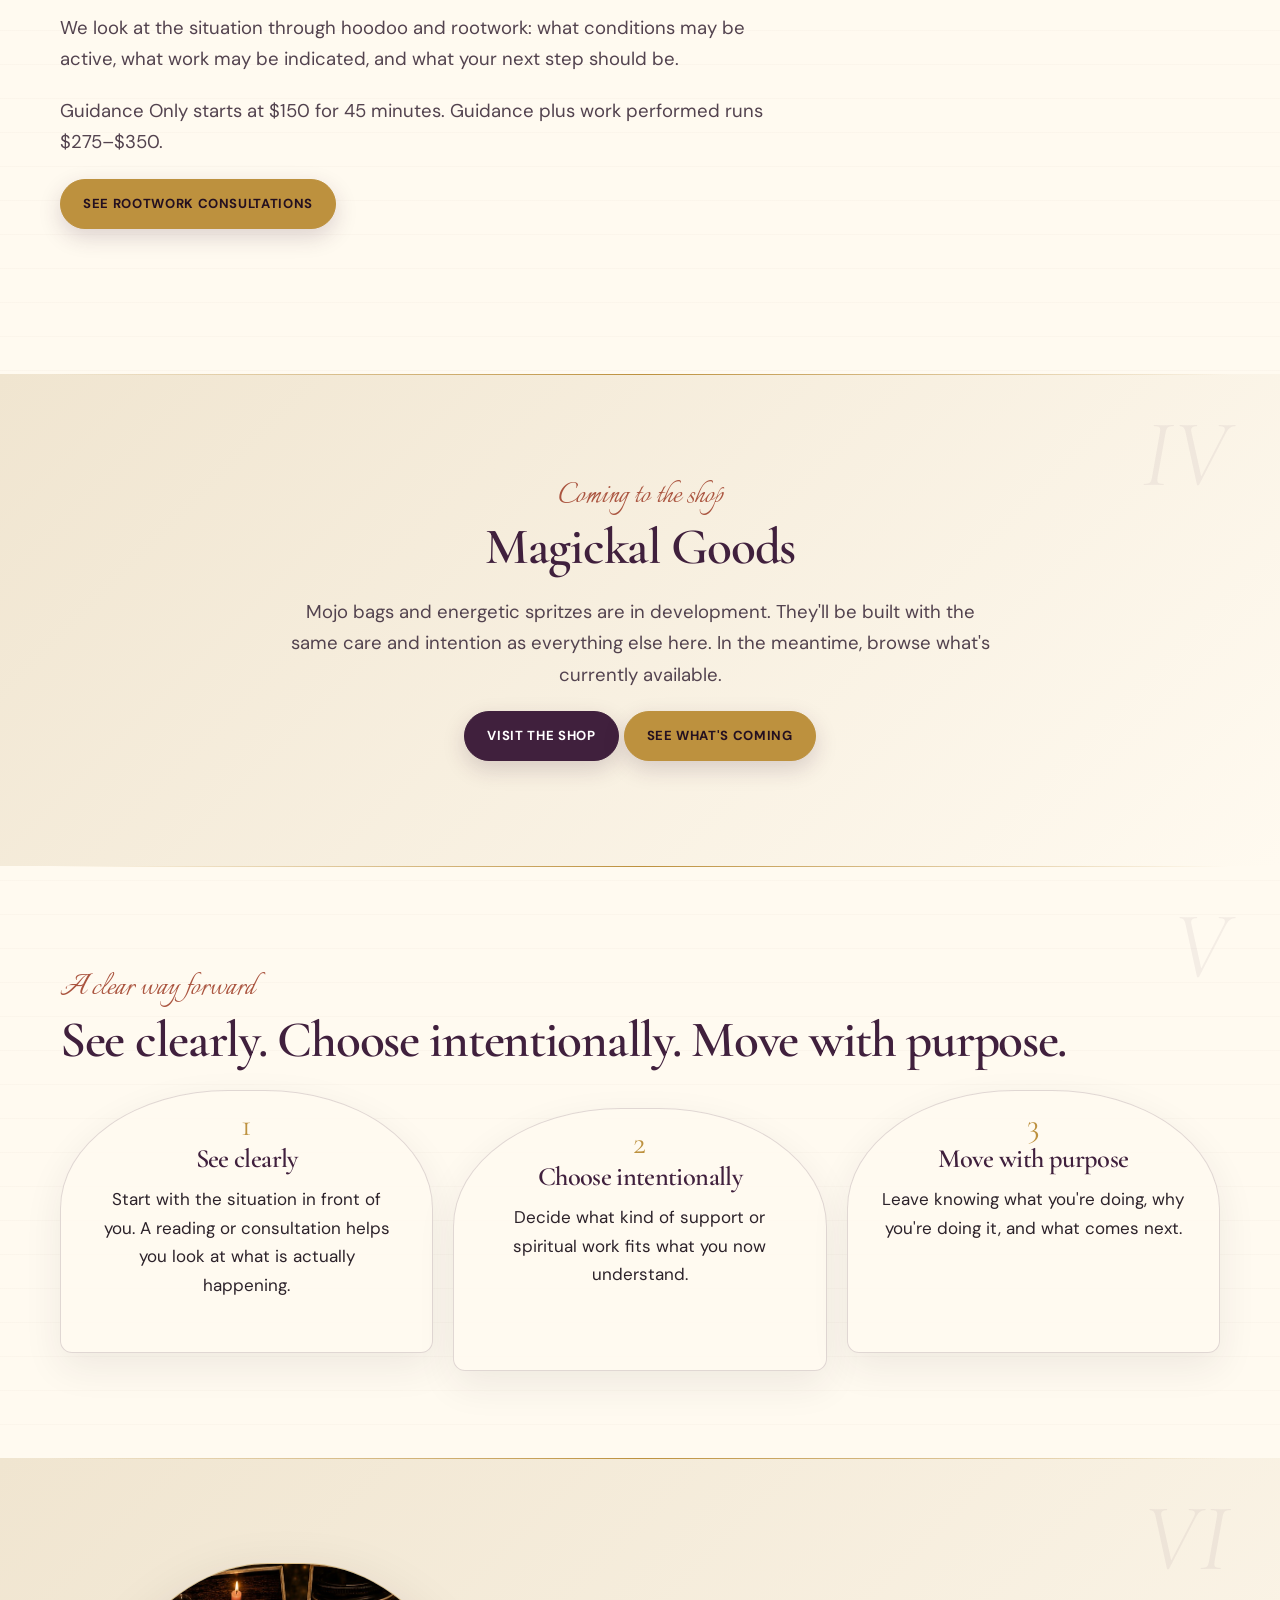
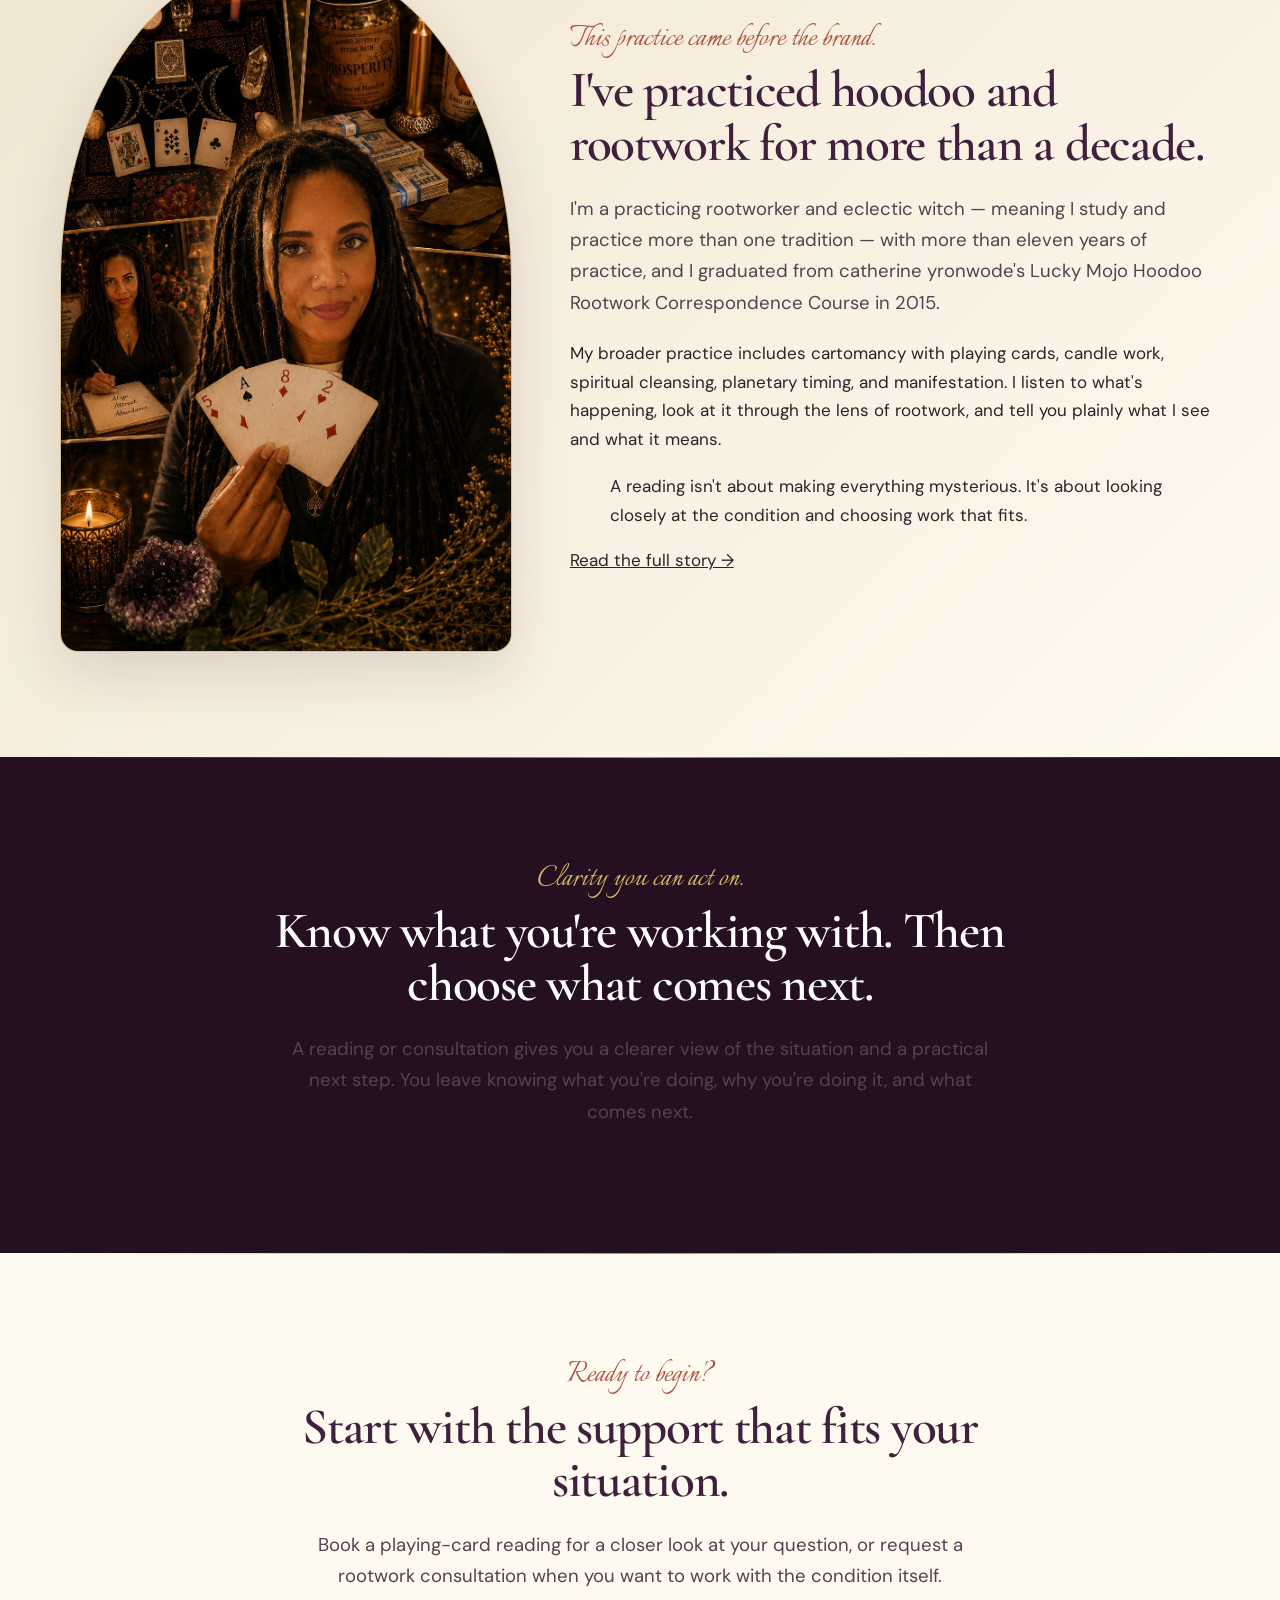
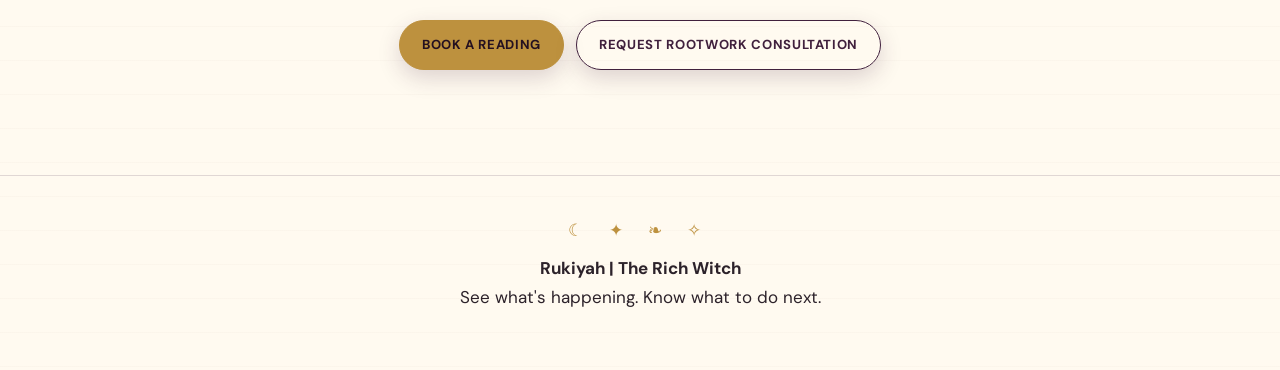
==== commit 866b286d: "Add files via upload" ====
--- a/index.html
+++ b/index.html
@@ -2,13 +2,13 @@
 <header class="site-header"><nav class="wrap nav" aria-label="Primary navigation"><a class="brand" href="index.html"><span>Rukiyah</span><em>The Rich Witch</em></a><button class="nav-toggle" aria-label="Open menu" aria-expanded="false">☰</button><ul class="navlinks"><li><a href="index.html">Home</a></li><li><a href="cartomancy.html">Divination</a></li><li><a href="rootwork.html">Rootwork</a></li><li><a href="shop.html">Shop</a></li><li><a href="about.html">About</a></li></ul><a class="button nav-cta" href="cartomancy.html">Book a Reading</a></nav></header>
 <main>
 
-<section class="witch-hero"><div class="witch-hero-image"><img src="assets/rootwork-prosperity-session.png" alt="A rootworker presenting a prosperity mojo bag to two smiling clients in a warm spiritual setting"></div><div class="witch-hero-overlay"></div><div class="wrap witch-hero-content"><span class="script gold-script">See what’s happening. Know what to do next.</span><span class="eyebrow gold-text">Cartomancy · Rootwork · Clarity</span><h1>Get spiritual guidance that leaves you with a plan, not just a feeling.</h1><p class="lead">Bring the question, situation, or concern that has your attention. A cartomancy reading can help you see the situation more clearly. A rootwork consultation can help you choose spiritual work that fits.</p><p class="lead"><strong>Know what you're doing. Know why you're doing it. Know what comes next.</strong></p><div class="cta-row"><a class="button gold" href="cartomancy.html">Book a Reading</a><a class="button glass" href="rootwork.html">Explore Rootwork</a></div></div></section>
+<section class="witch-hero"><div class="witch-hero-image"><img src="rootwork-prosperity-session.png" alt="A rootworker presenting a prosperity mojo bag to two smiling clients in a warm spiritual setting"></div><div class="witch-hero-overlay"></div><div class="wrap witch-hero-content"><span class="script gold-script">See what’s happening. Know what to do next.</span><span class="eyebrow gold-text">Cartomancy · Rootwork · Clarity</span><h1>Get spiritual guidance that leaves you with a plan, not just a feeling.</h1><p class="lead">Bring the question, situation, or concern that has your attention. A cartomancy reading can help you see the situation more clearly. A rootwork consultation can help you choose spiritual work that fits.</p><p class="lead"><strong>Know what you're doing. Know why you're doing it. Know what comes next.</strong></p><div class="cta-row"><a class="button gold" href="cartomancy.html">Book a Reading</a><a class="button glass" href="rootwork.html">Explore Rootwork</a></div></div></section>
 
 <div class="ribbon"><div>Cartomancy <span>✦</span> Rootwork <span>☾</span> Clarity <span>❧</span> Protection <span>✧</span> Practical Action</div></div>
 
 <section class="chapter"><span class="chapter-number">I</span><div class="wrap book-spread"><div><span class="eyebrow">When something needs your attention</span><h2>See the situation clearly before you decide what comes next.</h2><p class="lead">Maybe it's a relationship, money, work, an opportunity, or a situation you can't quite read.</p><p>You can feel that something is going on. Seeing what's actually happening — and what to do about it — isn't always easy.</p><p>Start by getting clear on what you're working with. Then choose your next move with intention.</p></div><aside class="future-note"><span class="script">What becomes possible</span><h3>Clarity you can use.</h3><p>A reading or consultation can help you see what is active in the situation, what part is yours to work with, and what your next step can be.</p></aside></div></section>
 
-<section id="cartomancy" class="dark chapter cartomancy-section"><span class="chapter-number">II</span><div class="wrap"><div class="section-heading narrow"><span class="script gold-script">Traditional playing-card cartomancy.</span><span class="eyebrow gold-text">Start here</span><h2>Cartomancy Readings</h2><p class="lead light-lead">Cartomancy uses an ordinary deck of playing cards to look closely at your question. It's the clearest way to start: name the situation, see what the cards show, and leave with something to do about it.</p></div><div class="cartomancy-spread"><div class="card-spread-image"><img src="assets/cartomancy-playing-card-spread.png" alt="A real cartomancy playing-card spread laid out on an altar cloth with pentacles and the Wheel of the Year"></div><div><p class="pale-lead">Single Question readings start at $45 for 20 minutes. Full Spread readings are $100 for 45 minutes.</p><div class="cta-row"><a class="button gold" href="cartomancy.html">See Cartomancy Readings</a><a class="button glass" href="mini-reading.html">Try a Free Mini Reading</a></div></div></div></div></section>
+<section id="cartomancy" class="dark chapter cartomancy-section"><span class="chapter-number">II</span><div class="wrap"><div class="section-heading narrow"><span class="script gold-script">Traditional playing-card cartomancy.</span><span class="eyebrow gold-text">Start here</span><h2>Cartomancy Readings</h2><p class="lead light-lead">Cartomancy uses an ordinary deck of playing cards to look closely at your question. It's the clearest way to start: name the situation, see what the cards show, and leave with something to do about it.</p></div><div class="cartomancy-spread"><div class="card-spread-image"><img src="cartomancy-playing-card-spread.png" alt="A real cartomancy playing-card spread laid out on an altar cloth with pentacles and the Wheel of the Year"></div><div><p class="pale-lead">Single Question readings start at $45 for 20 minutes. Full Spread readings are $100 for 45 minutes.</p><div class="cta-row"><a class="button gold" href="cartomancy.html">See Cartomancy Readings</a><a class="button glass" href="mini-reading.html">Try a Free Mini Reading</a></div></div></div></div></section>
 
 <section id="rootwork" class="chapter"><span class="chapter-number">III</span><div class="wrap"><div class="section-heading narrow"><span class="script">Available now</span><h2>Rootwork Consultations</h2><p class="lead">We look at the situation through hoodoo and rootwork: what conditions may be active, what work may be indicated, and what your next step should be.</p><p class="lead">Guidance Only starts at $150 for 45 minutes. Guidance plus work performed runs $275–$350.</p><a class="button gold" href="rootwork.html">See Rootwork Consultations</a></div></div></section>
 
@@ -16,7 +16,7 @@
 
 <section class="chapter"><span class="chapter-number">V</span><div class="wrap"><span class="script">A clear way forward</span><h2>See clearly. Choose intentionally. Move with purpose.</h2><div class="three plan-grid"><article class="card" data-step="1"><h3>See clearly</h3><p>Start with the situation in front of you. A reading or consultation helps you look at what is actually happening.</p></article><article class="card" data-step="2"><h3>Choose intentionally</h3><p>Decide what kind of support or spiritual work fits what you now understand.</p></article><article class="card" data-step="3"><h3>Move with purpose</h3><p>Leave knowing what you're doing, why you're doing it, and what comes next.</p></article></div></div></section>
 
-<section id="guide" class="soft chapter"><span class="chapter-number">VI</span><div class="wrap guide-layout"><figure class="guide-photo sanctuary-photo"><img src="assets/rukiyah-sanctuary.png" alt="Rukiyah holding a fanned hand of playing cards, surrounded by rootwork tools, candles, and prosperity products at her altar"></figure><div><span class="script">This practice came before the brand.</span><h2>I've practiced hoodoo and rootwork for more than a decade.</h2><p class="lead">I'm a practicing rootworker and eclectic witch — meaning I study and practice more than one tradition — with more than eleven years of practice, and I graduated from catherine yronwode's Lucky Mojo Hoodoo Rootwork Correspondence Course in 2015.</p><p>My broader practice includes cartomancy with playing cards, candle work, spiritual cleansing, planetary timing, and manifestation. I listen to what's happening, look at it through the lens of rootwork, and tell you plainly what I see and what it means.</p><blockquote class="quote">A reading isn't about making everything mysterious. It's about looking closely at the condition and choosing work that fits.</blockquote><p><a href="about.html">Read the full story →</a></p></div></div></section>
+<section id="guide" class="soft chapter"><span class="chapter-number">VI</span><div class="wrap guide-layout"><figure class="guide-photo sanctuary-photo"><img src="rukiyah-sanctuary.png" alt="Rukiyah holding a fanned hand of playing cards, surrounded by rootwork tools, candles, and prosperity products at her altar"></figure><div><span class="script">This practice came before the brand.</span><h2>I've practiced hoodoo and rootwork for more than a decade.</h2><p class="lead">I'm a practicing rootworker and eclectic witch — meaning I study and practice more than one tradition — with more than eleven years of practice, and I graduated from catherine yronwode's Lucky Mojo Hoodoo Rootwork Correspondence Course in 2015.</p><p>My broader practice includes cartomancy with playing cards, candle work, spiritual cleansing, planetary timing, and manifestation. I listen to what's happening, look at it through the lens of rootwork, and tell you plainly what I see and what it means.</p><blockquote class="quote">A reading isn't about making everything mysterious. It's about looking closely at the condition and choosing work that fits.</blockquote><p><a href="about.html">Read the full story →</a></p></div></div></section>
 
 <section class="dark chapter"><span class="chapter-number">VII</span><div class="wrap narrow center"><span class="script gold-script">Clarity you can act on.</span><h2>Know what you're working with. Then choose what comes next.</h2><p class="lead pale-lead" style="margin-inline:auto">A reading or consultation gives you a clearer view of the situation and a practical next step. You leave knowing what you're doing, why you're doing it, and what comes next.</p></div></section>
 
